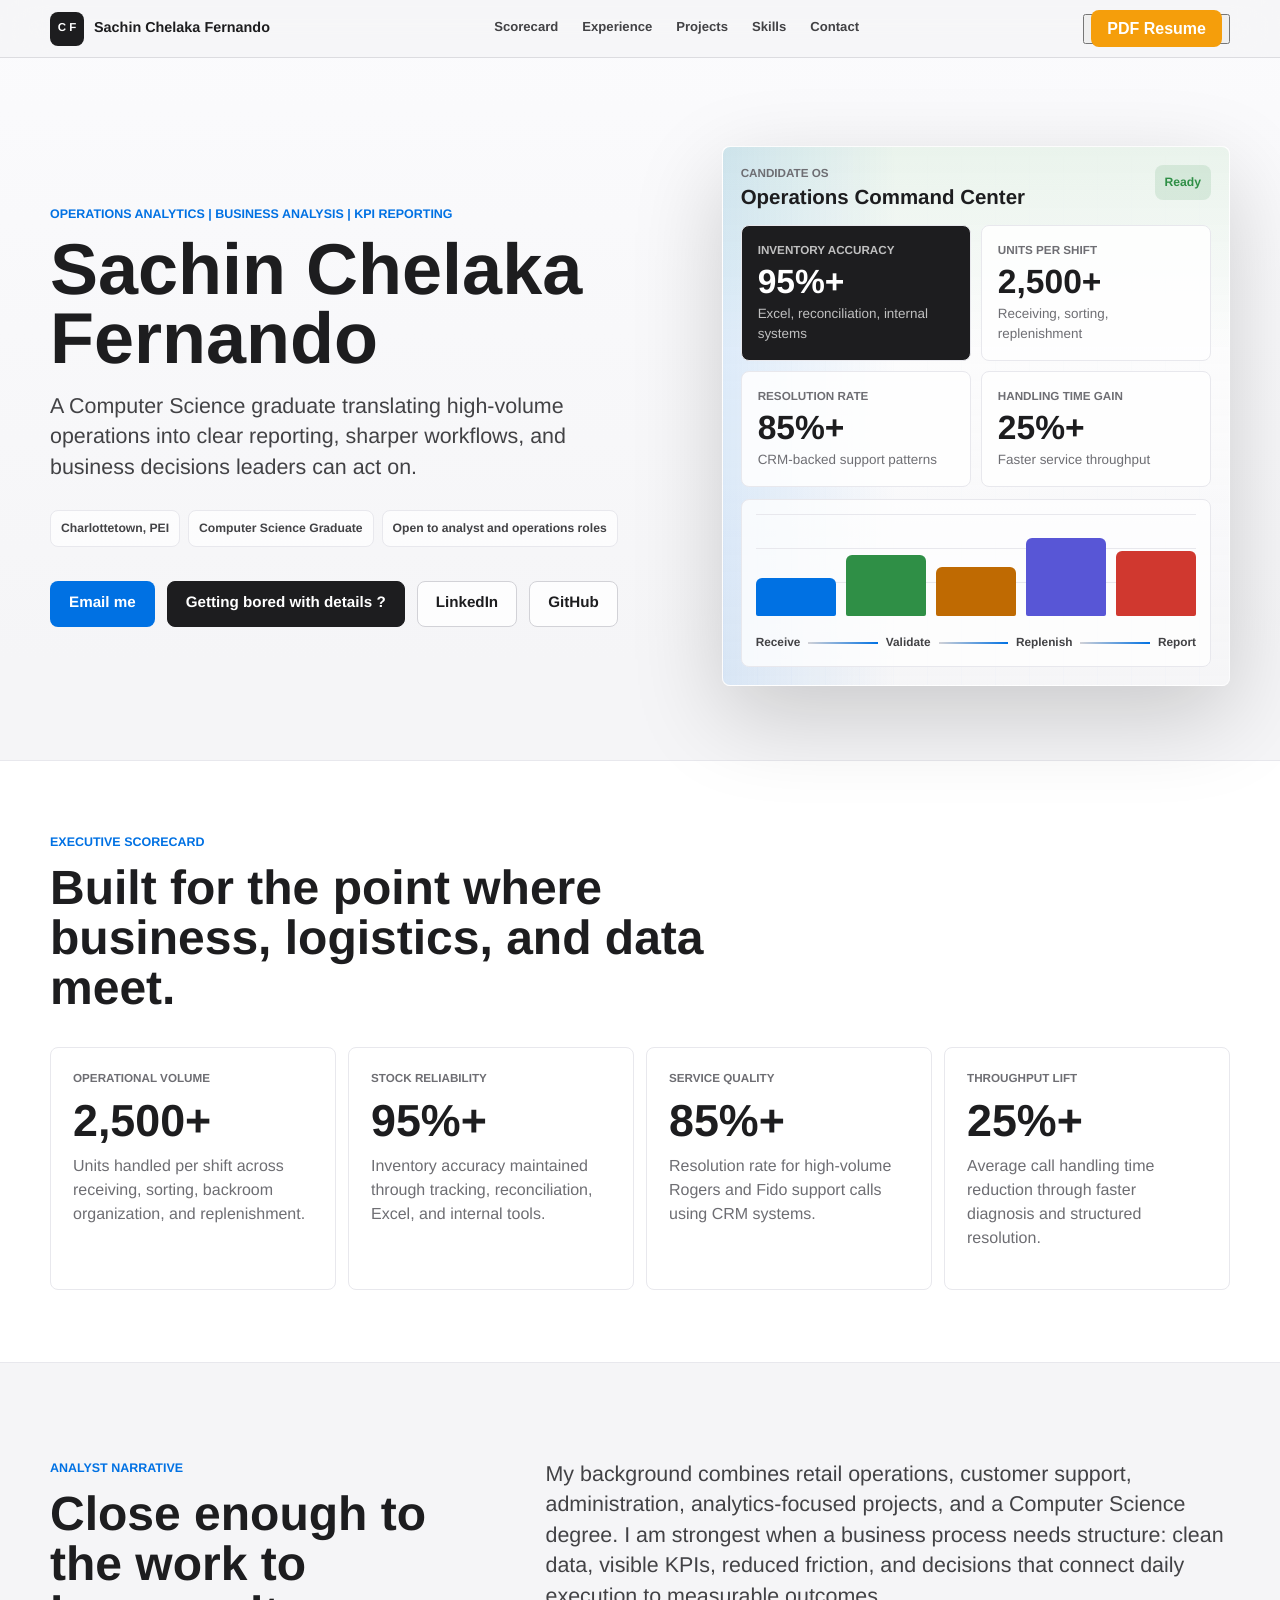
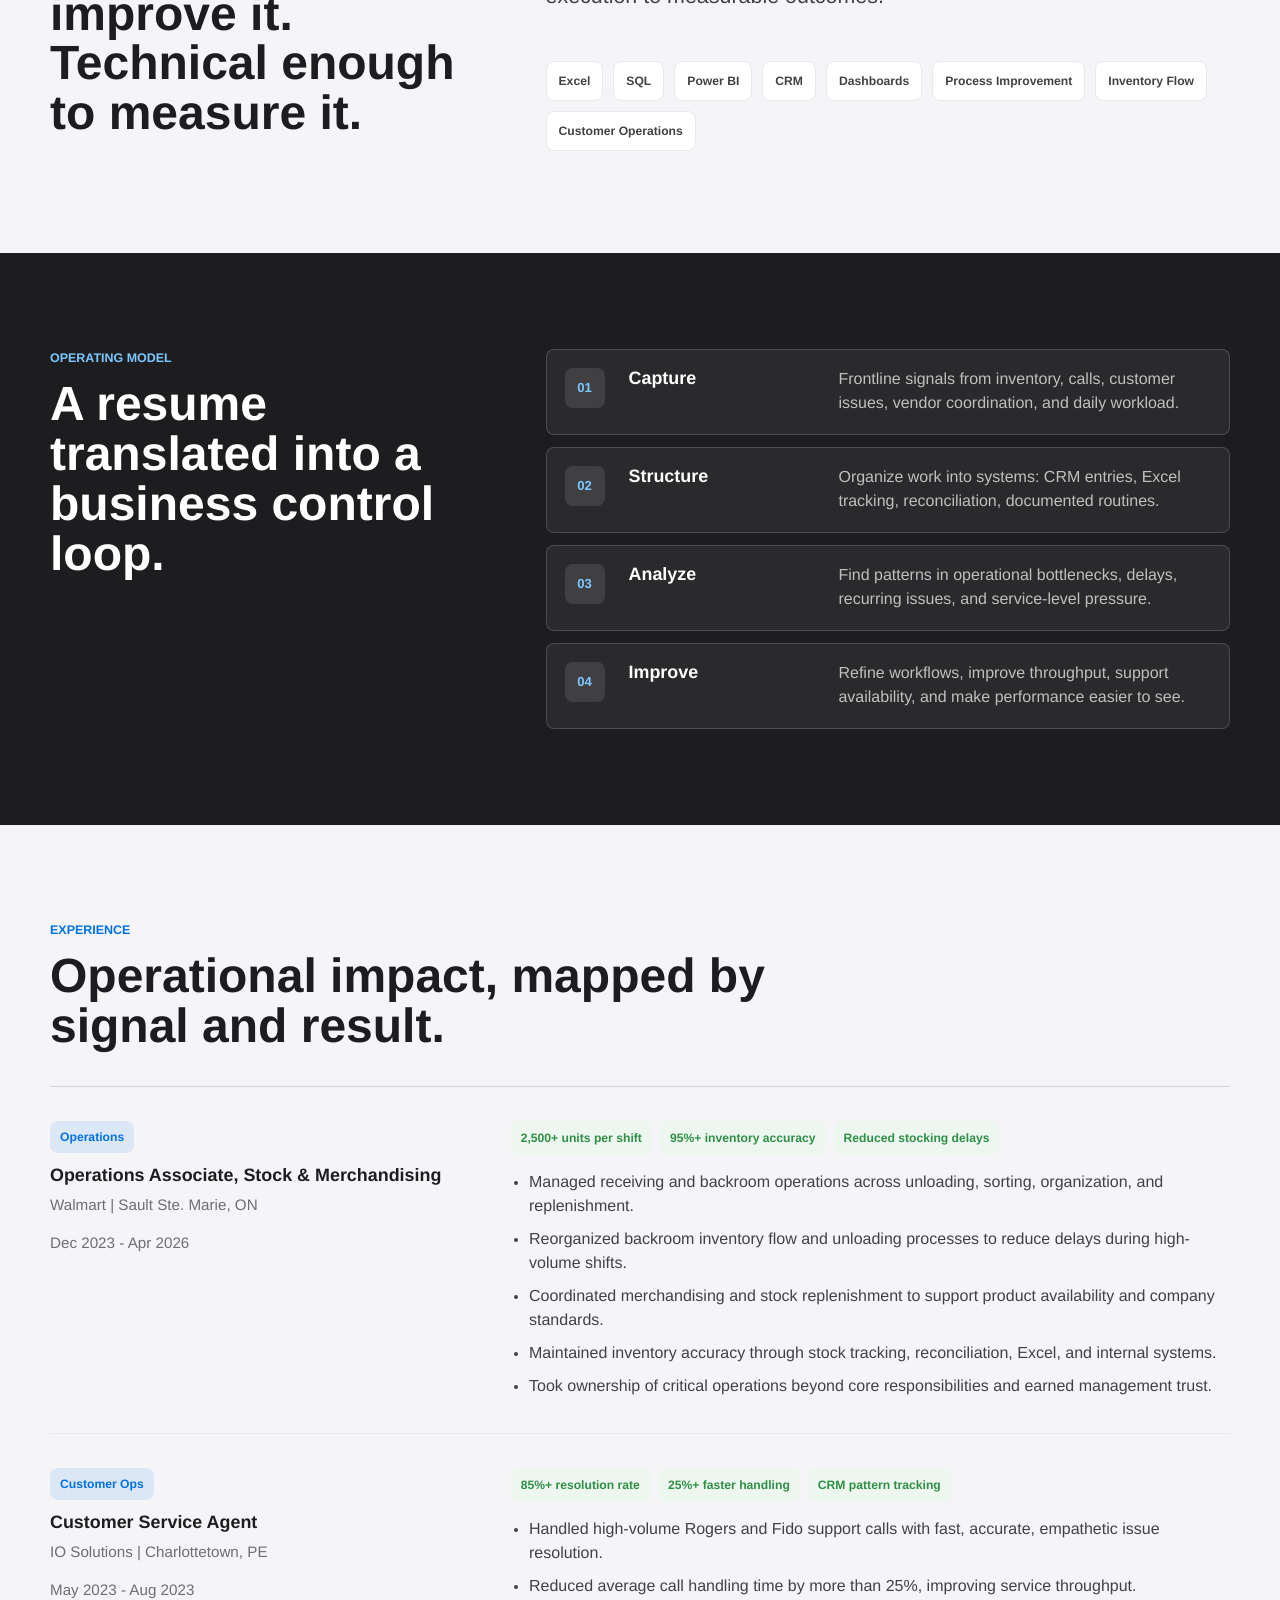
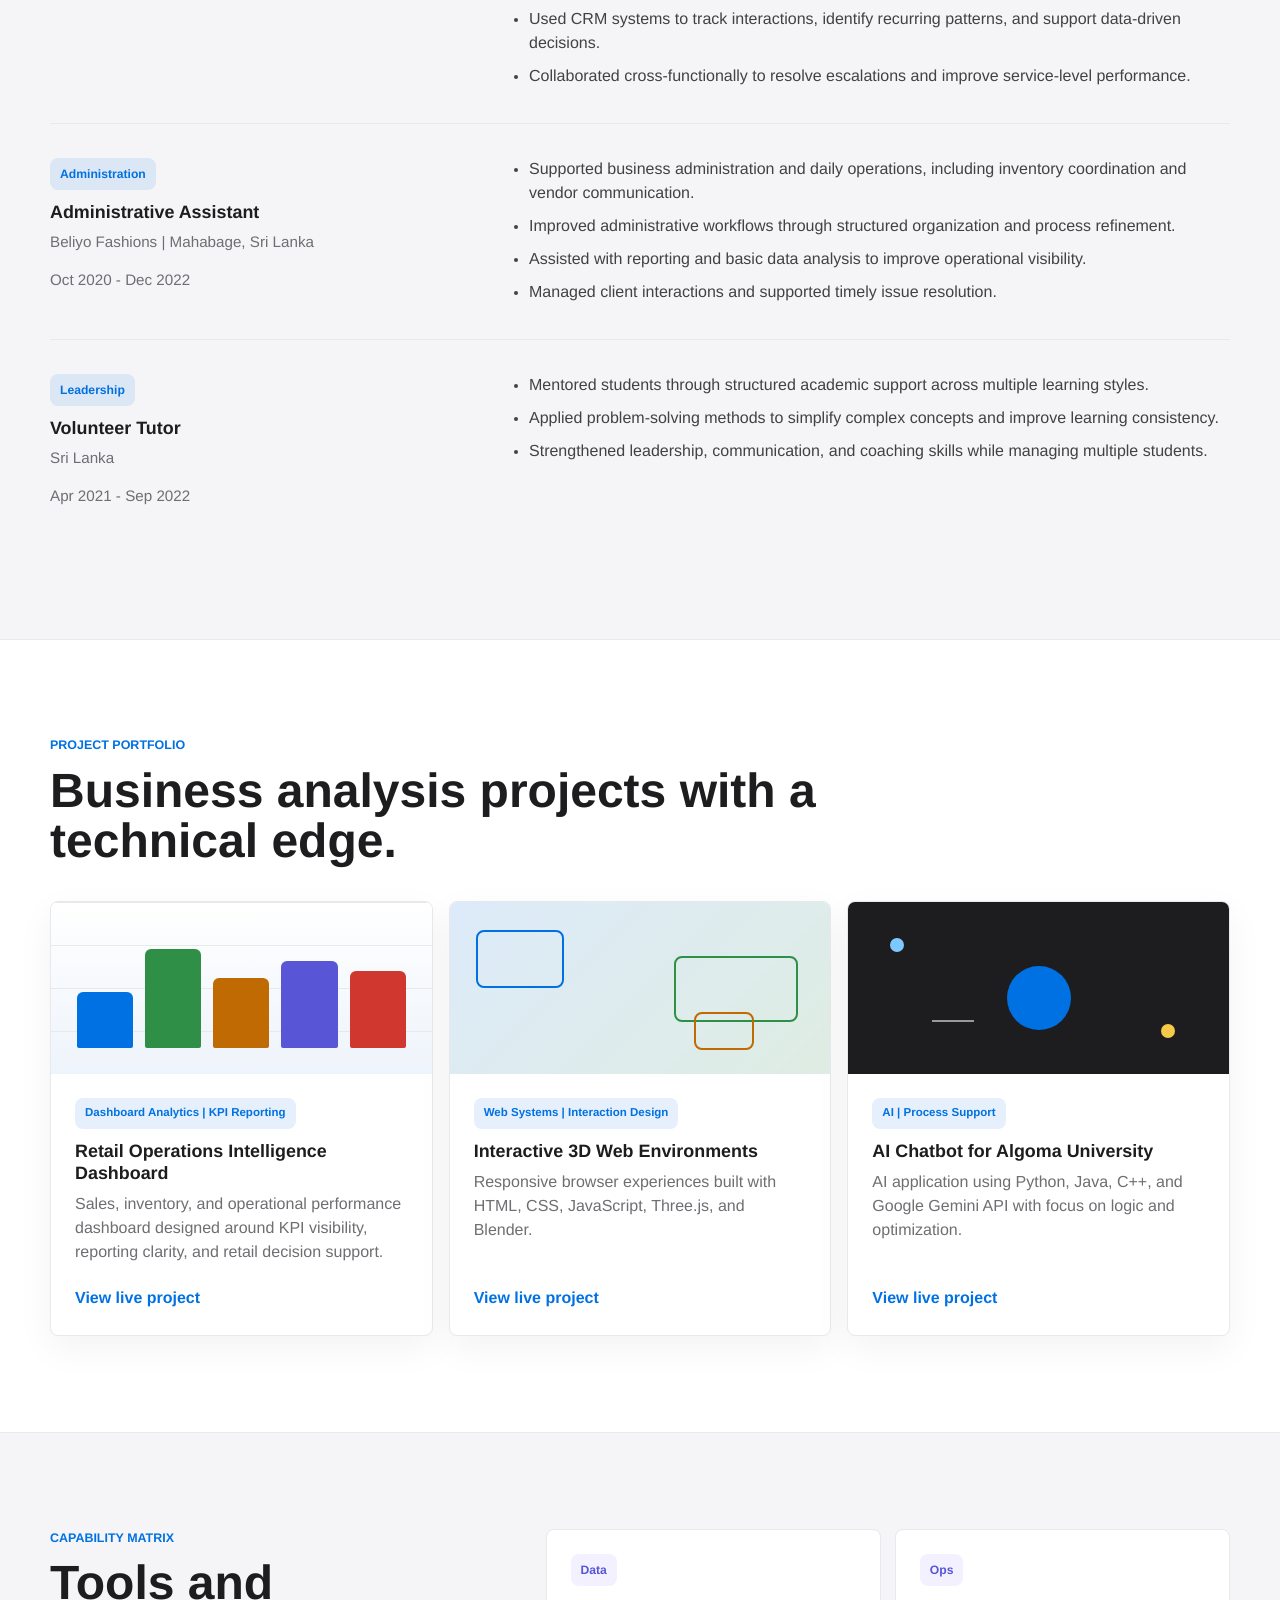
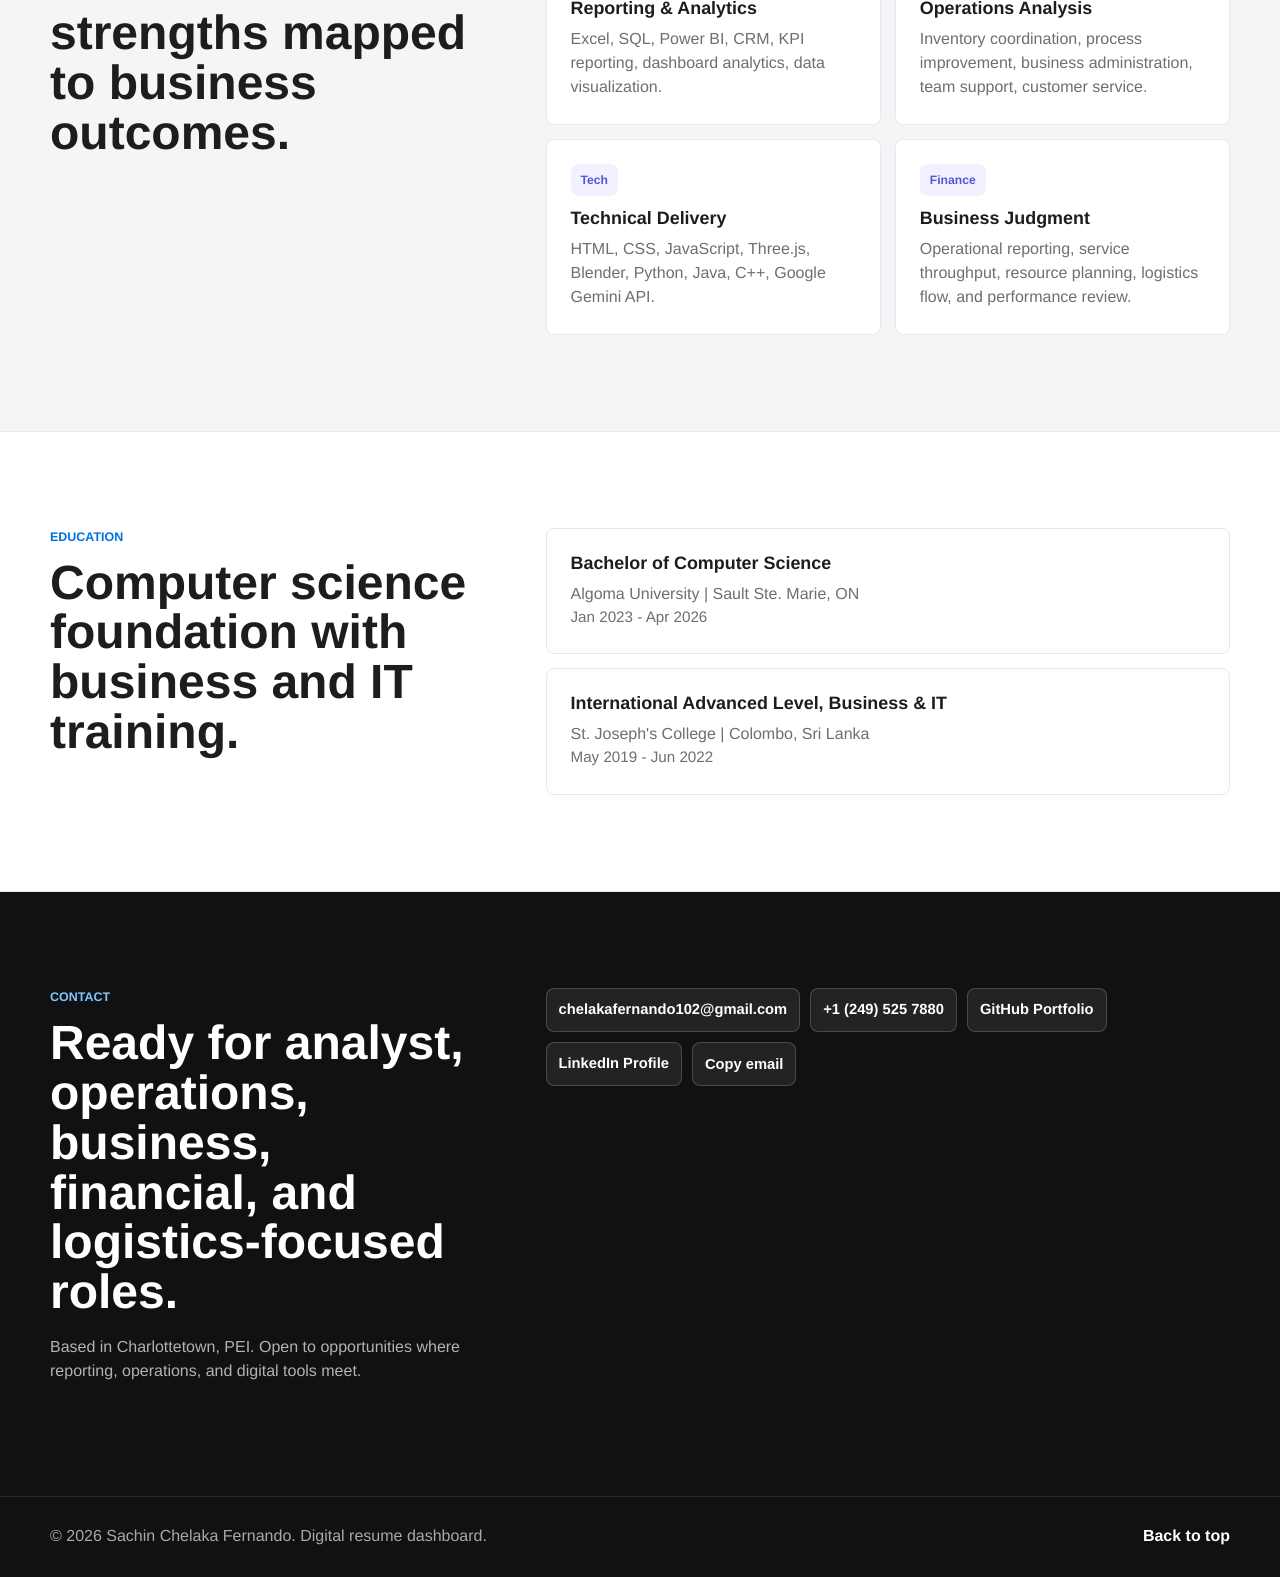
==== index.html @ e8e43f6c "Change brand mark from 'SCF' to 'C F'" ====
<!doctype html>
<html lang="en">
  <head>
    <meta charset="utf-8" />
    <meta name="viewport" content="width=device-width, initial-scale=1" />
    <meta
      name="description"
      content="Digital resume for Sachin Chelaka Fernando: business analysis, operations, KPI reporting, analytics dashboards, logistics flow, CRM, Excel, SQL, and Power BI."
    />
    <meta name="theme-color" content="#f5f5f7" />
    <title>Sachin Chelaka Fernando | Digital Resume Dashboard</title>
    <link rel="stylesheet" href="styles.css" />
    <script type="application/ld+json">
      {
        "@context": "https://schema.org",
        "@type": "Person",
        "name": "Sachin Chelaka Fernando",
        "email": "mailto:chelakafernando102@gmail.com",
        "telephone": "+1-249-525-7880",
        "url": "https://chelakafernando102.github.io",
        "sameAs": [
          "https://www.linkedin.com/in/chelaka-fernando",
          "https://github.com/chelakafernando102"
        ],
        "jobTitle": "Business Analyst | Operations Analyst",
        "address": {
          "@type": "PostalAddress",
          "addressLocality": "Charlottetown",
          "addressRegion": "PE",
          "addressCountry": "CA"
        },
        "alumniOf": {
          "@type": "CollegeOrUniversity",
          "name": "Algoma University"
        }
      }
    </script>
  </head>
  <body>
    <div class="scroll-meter" aria-hidden="true"><span id="scrollMeter"></span></div>

    <header class="global-nav">
      <a class="brand" href="#top" aria-label="Sachin Chelaka Fernando home">
        <span class="brand-mark">C F</span>
        <span>Sachin Chelaka Fernando</span>
      </a>

      <nav class="nav-links" aria-label="Resume sections">
        <a href="#scorecard">Scorecard</a>
        <a href="#experience">Experience</a>
        <a href="#projects">Projects</a>
        <a href="#skills">Skills</a>
        <a href="#contact">Contact</a>
      </nav>

      <button>
<a
  id="resumeBtn"
  href="https://chelakafernando102.github.io/Chelaka%20Fernando%20Resume.pdf"
  target="_blank"
  style="
    background:#2563eb;
    color:white;
    padding:10px 16px;
    border-radius:8px;
    text-decoration:none;
    font-weight:600;
  "
>
  PDF Resume
</a>

<script>
const colors = ['#2563eb','#16a34a','#f59e0b','#9333ea','#dc2626'];
let i = 0;
setInterval(() => {
  document.getElementById('resumeBtn').style.background = colors[i];
  i = (i + 1) % colors.length;
}, 800);
</script>
    </button>

    </header>

    <main id="top">
      <section class="hero-shell" aria-labelledby="hero-title">
        <div class="hero-copy">
          <p class="eyebrow">Operations analytics | Business analysis | KPI reporting</p>
          <h1 id="hero-title">Sachin Chelaka Fernando</h1>
          <p class="hero-lede">
            A Computer Science graduate translating high-volume operations into clear
            reporting, sharper workflows, and business decisions leaders can act on.
          </p>

          <div class="availability-strip" aria-label="Candidate snapshot">
            <span>Charlottetown, PEI</span>
            <span>Computer Science Graduate</span>
            <span>Open to analyst and operations roles</span>
          </div>

          <div class="hero-actions" aria-label="Primary resume links">
            <a class="button button-primary" href="mailto:chelakafernando102@gmail.com">Email me</a>
            <a class="button button-game" href="https://chelakafernando102.github.io/star-sprinter/" target="_blank" rel="noreferrer">Getting bored with details ?</a>
            <a class="button button-secondary" href="https://www.linkedin.com/in/chelaka-fernando" target="_blank" rel="noreferrer">LinkedIn</a>
            <a class="button button-secondary" href="https://github.com/chelakafernando102" target="_blank" rel="noreferrer">GitHub</a>
          </div>
        </div>

        <aside class="command-center" aria-label="Resume KPI command center">
          <div class="device-bar">
            <div>
              <span class="panel-kicker">Candidate OS</span>
              <strong>Operations Command Center</strong>
            </div>
            <span class="live-dot">Ready</span>
          </div>

          <div class="signal-grid">
            <div class="signal-card signal-primary">
              <span class="metric-label">Inventory Accuracy</span>
              <strong>95%+</strong>
              <p>Excel, reconciliation, internal systems</p>
            </div>
            <div class="signal-card">
              <span class="metric-label">Units per Shift</span>
              <strong>2,500+</strong>
              <p>Receiving, sorting, replenishment</p>
            </div>
            <div class="signal-card">
              <span class="metric-label">Resolution Rate</span>
              <strong>85%+</strong>
              <p>CRM-backed support patterns</p>
            </div>
            <div class="signal-card">
              <span class="metric-label">Handling Time Gain</span>
              <strong>25%+</strong>
              <p>Faster service throughput</p>
            </div>
          </div>

          <div class="ops-visual" aria-hidden="true">
            <div class="chart-row">
              <span style="--height: 42%; --color: var(--accent-blue)"></span>
              <span style="--height: 68%; --color: var(--accent-green)"></span>
              <span style="--height: 54%; --color: var(--accent-orange)"></span>
              <span style="--height: 86%; --color: var(--accent-indigo)"></span>
              <span style="--height: 72%; --color: var(--accent-red)"></span>
            </div>
            <div class="flow-row">
              <span>Receive</span>
              <i></i>
              <span>Validate</span>
              <i></i>
              <span>Replenish</span>
              <i></i>
              <span>Report</span>
            </div>
          </div>
        </aside>
      </section>

      <section class="section-band compact-band" id="scorecard" aria-labelledby="scorecard-title">
        <div class="section-inner">
          <div class="section-heading">
            <p class="eyebrow">Executive Scorecard</p>
            <h2 id="scorecard-title">Built for the point where business, logistics, and data meet.</h2>
          </div>

          <div class="kpi-board">
            <article>
              <span class="metric-label">Operational Volume</span>
              <strong>2,500+</strong>
              <p>Units handled per shift across receiving, sorting, backroom organization, and replenishment.</p>
            </article>
            <article>
              <span class="metric-label">Stock Reliability</span>
              <strong>95%+</strong>
              <p>Inventory accuracy maintained through tracking, reconciliation, Excel, and internal tools.</p>
            </article>
            <article>
              <span class="metric-label">Service Quality</span>
              <strong>85%+</strong>
              <p>Resolution rate for high-volume Rogers and Fido support calls using CRM systems.</p>
            </article>
            <article>
              <span class="metric-label">Throughput Lift</span>
              <strong>25%+</strong>
              <p>Average call handling time reduction through faster diagnosis and structured resolution.</p>
            </article>
          </div>
        </div>
      </section>

      <section class="section" aria-labelledby="profile-title">
        <div class="section-inner profile-grid">
          <div class="section-heading sticky-copy">
            <p class="eyebrow">Analyst Narrative</p>
            <h2 id="profile-title">Close enough to the work to improve it. Technical enough to measure it.</h2>
          </div>

          <div class="narrative-stack">
            <p class="lead">
              My background combines retail operations, customer support, administration,
              analytics-focused projects, and a Computer Science degree. I am strongest
              when a business process needs structure: clean data, visible KPIs, reduced
              friction, and decisions that connect daily execution to measurable outcomes.
            </p>

            <div class="capability-rail" aria-label="Core analyst capabilities">
              <span>Excel</span>
              <span>SQL</span>
              <span>Power BI</span>
              <span>CRM</span>
              <span>Dashboards</span>
              <span>Process Improvement</span>
              <span>Inventory Flow</span>
              <span>Customer Operations</span>
            </div>
          </div>
        </div>
      </section>

      <section class="section dark-section" aria-labelledby="operating-model-title">
        <div class="section-inner operating-grid">
          <div class="section-heading">
            <p class="eyebrow">Operating Model</p>
            <h2 id="operating-model-title">A resume translated into a business control loop.</h2>
          </div>

          <div class="control-loop" aria-label="Business control loop">
            <article>
              <span>01</span>
              <h3>Capture</h3>
              <p>Frontline signals from inventory, calls, customer issues, vendor coordination, and daily workload.</p>
            </article>
            <article>
              <span>02</span>
              <h3>Structure</h3>
              <p>Organize work into systems: CRM entries, Excel tracking, reconciliation, documented routines.</p>
            </article>
            <article>
              <span>03</span>
              <h3>Analyze</h3>
              <p>Find patterns in operational bottlenecks, delays, recurring issues, and service-level pressure.</p>
            </article>
            <article>
              <span>04</span>
              <h3>Improve</h3>
              <p>Refine workflows, improve throughput, support availability, and make performance easier to see.</p>
            </article>
          </div>
        </div>
      </section>

      <section class="section" id="experience" aria-labelledby="experience-title">
        <div class="section-inner">
          <div class="section-heading">
            <p class="eyebrow">Experience</p>
            <h2 id="experience-title">Operational impact, mapped by signal and result.</h2>
          </div>

          <div class="timeline">
            <article class="timeline-item">
              <div class="timeline-meta">
                <span class="role-type">Operations</span>
                <h3>Operations Associate, Stock &amp; Merchandising</h3>
                <p>Walmart | Sault Ste. Marie, ON</p>
                <time datetime="2023-12">Dec 2023 - Apr 2026</time>
              </div>
              <div class="timeline-body">
                <div class="mini-metrics" aria-label="Walmart KPI highlights">
                  <span>2,500+ units per shift</span>
                  <span>95%+ inventory accuracy</span>
                  <span>Reduced stocking delays</span>
                </div>
                <ul>
                  <li>Managed receiving and backroom operations across unloading, sorting, organization, and replenishment.</li>
                  <li>Reorganized backroom inventory flow and unloading processes to reduce delays during high-volume shifts.</li>
                  <li>Coordinated merchandising and stock replenishment to support product availability and company standards.</li>
                  <li>Maintained inventory accuracy through stock tracking, reconciliation, Excel, and internal systems.</li>
                  <li>Took ownership of critical operations beyond core responsibilities and earned management trust.</li>
                </ul>
              </div>
            </article>

            <article class="timeline-item">
              <div class="timeline-meta">
                <span class="role-type">Customer Ops</span>
                <h3>Customer Service Agent</h3>
                <p>IO Solutions | Charlottetown, PE</p>
                <time datetime="2023-05">May 2023 - Aug 2023</time>
              </div>
              <div class="timeline-body">
                <div class="mini-metrics" aria-label="IO Solutions KPI highlights">
                  <span>85%+ resolution rate</span>
                  <span>25%+ faster handling</span>
                  <span>CRM pattern tracking</span>
                </div>
                <ul>
                  <li>Handled high-volume Rogers and Fido support calls with fast, accurate, empathetic issue resolution.</li>
                  <li>Reduced average call handling time by more than 25%, improving service throughput.</li>
                  <li>Used CRM systems to track interactions, identify recurring patterns, and support data-driven decisions.</li>
                  <li>Collaborated cross-functionally to resolve escalations and improve service-level performance.</li>
                </ul>
              </div>
            </article>

            <article class="timeline-item">
              <div class="timeline-meta">
                <span class="role-type">Administration</span>
                <h3>Administrative Assistant</h3>
                <p>Beliyo Fashions | Mahabage, Sri Lanka</p>
                <time datetime="2020-10">Oct 2020 - Dec 2022</time>
              </div>
              <div class="timeline-body">
                <ul>
                  <li>Supported business administration and daily operations, including inventory coordination and vendor communication.</li>
                  <li>Improved administrative workflows through structured organization and process refinement.</li>
                  <li>Assisted with reporting and basic data analysis to improve operational visibility.</li>
                  <li>Managed client interactions and supported timely issue resolution.</li>
                </ul>
              </div>
            </article>

            <article class="timeline-item">
              <div class="timeline-meta">
                <span class="role-type">Leadership</span>
                <h3>Volunteer Tutor</h3>
                <p>Sri Lanka</p>
                <time datetime="2021-04">Apr 2021 - Sep 2022</time>
              </div>
              <div class="timeline-body">
                <ul>
                  <li>Mentored students through structured academic support across multiple learning styles.</li>
                  <li>Applied problem-solving methods to simplify complex concepts and improve learning consistency.</li>
                  <li>Strengthened leadership, communication, and coaching skills while managing multiple students.</li>
                </ul>
              </div>
            </article>
          </div>
        </div>
      </section>

      <section class="section surface-section" id="projects" aria-labelledby="projects-title">
        <div class="section-inner">
          <div class="section-heading wide-heading">
            <p class="eyebrow">Project Portfolio</p>
            <h2 id="projects-title">Business analysis projects with a technical edge.</h2>
          </div>

          <div class="project-grid">
            <article class="project-card featured-project">
              <div class="project-visual analytics-visual" aria-hidden="true">
                <span></span><span></span><span></span><span></span><span></span>
              </div>
              <div class="project-content">
                <span class="project-tag">Dashboard Analytics | KPI Reporting</span>
                <h3>Retail Operations Intelligence Dashboard</h3>
                <p>
                  Sales, inventory, and operational performance dashboard designed around KPI
                  visibility, reporting clarity, and retail decision support.
                </p>
                <a href="https://chelakafernando102.github.io/retail-operations-intelligence-dashboard/" target="_blank" rel="noreferrer">View live project</a>
              </div>
            </article>

            <article class="project-card">
              <div class="project-visual systems-visual" aria-hidden="true">
                <span></span><span></span><span></span>
              </div>
              <div class="project-content">
                <span class="project-tag">Web Systems | Interaction Design</span>
                <h3>Interactive 3D Web Environments</h3>
                <p>Responsive browser experiences built with HTML, CSS, JavaScript, Three.js, and Blender.</p>
                <a href="https://codepen.io/Chelaka-Fernando/pen/qEEjLzG" target="_blank" rel="noreferrer">View live project</a>
              </div>
            </article>

            <article class="project-card">
              <div class="project-visual ai-visual" aria-hidden="true">
                <span></span><span></span><span></span><span></span>
              </div>
              <div class="project-content">
                <span class="project-tag">AI | Process Support</span>
                <h3>AI Chatbot for Algoma University</h3>
                <p>AI application using Python, Java, C++, and Google Gemini API with focus on logic and optimization.</p>
                <a href="https://ai-chatbot-for-algoma-university.onrender.com" target="_blank" rel="noreferrer">View live project</a>
              </div>
            </article>
          </div>
        </div>
      </section>

      <section class="section" id="skills" aria-labelledby="skills-title">
        <div class="section-inner split-layout">
          <div class="section-heading sticky-copy">
            <p class="eyebrow">Capability Matrix</p>
            <h2 id="skills-title">Tools and strengths mapped to business outcomes.</h2>
          </div>

          <div class="skill-matrix">
            <article>
              <span class="skill-index">Data</span>
              <h3>Reporting &amp; Analytics</h3>
              <p>Excel, SQL, Power BI, CRM, KPI reporting, dashboard analytics, data visualization.</p>
            </article>
            <article>
              <span class="skill-index">Ops</span>
              <h3>Operations Analysis</h3>
              <p>Inventory coordination, process improvement, business administration, team support, customer service.</p>
            </article>
            <article>
              <span class="skill-index">Tech</span>
              <h3>Technical Delivery</h3>
              <p>HTML, CSS, JavaScript, Three.js, Blender, Python, Java, C++, Google Gemini API.</p>
            </article>
            <article>
              <span class="skill-index">Finance</span>
              <h3>Business Judgment</h3>
              <p>Operational reporting, service throughput, resource planning, logistics flow, and performance review.</p>
            </article>
          </div>
        </div>
      </section>

      <section class="section education-section" aria-labelledby="education-title">
        <div class="section-inner split-layout">
          <div class="section-heading">
            <p class="eyebrow">Education</p>
            <h2 id="education-title">Computer science foundation with business and IT training.</h2>
          </div>

          <div class="education-list">
            <article>
              <h3>Bachelor of Computer Science</h3>
              <p>Algoma University | Sault Ste. Marie, ON</p>
              <time datetime="2023-01">Jan 2023 - Apr 2026</time>
            </article>
            <article>
              <h3>International Advanced Level, Business &amp; IT</h3>
              <p>St. Joseph's College | Colombo, Sri Lanka</p>
              <time datetime="2019-05">May 2019 - Jun 2022</time>
            </article>
          </div>
        </div>
      </section>

      <section class="contact-section" id="contact" aria-labelledby="contact-title">
        <div class="section-inner contact-grid">
          <div>
            <p class="eyebrow">Contact</p>
            <h2 id="contact-title">Ready for analyst, operations, business, financial, and logistics-focused roles.</h2>
            <p>
              Based in Charlottetown, PEI. Open to opportunities where reporting,
              operations, and digital tools meet.
            </p>
          </div>

          <div class="contact-panel">
            <a href="mailto:chelakafernando102@gmail.com">chelakafernando102@gmail.com</a>
            <a href="tel:+12495257880">+1 (249) 525 7880</a>
            <a href="https://github.com/chelakafernando102" target="_blank" rel="noreferrer">GitHub Portfolio</a>
            <a href="https://www.linkedin.com/in/chelaka-fernando" target="_blank" rel="noreferrer">LinkedIn Profile</a>
            <button type="button" id="copyEmail">Copy email</button>
            <p class="copy-status" id="copyStatus" role="status" aria-live="polite"></p>
          </div>
        </div>
      </section>
    </main>

    <footer class="site-footer">
      <p>&copy; <span id="year"></span> Sachin Chelaka Fernando. Digital resume dashboard.</p>
      <a href="#top">Back to top</a>
    </footer>

    <script src="script.js"></script>
  </body>
</html>
---- styles.css ----
:root {
  color-scheme: light;
  --page: #f5f5f7;
  --paper: #ffffff;
  --paper-soft: #fbfbfd;
  --ink: #1d1d1f;
  --ink-soft: #424245;
  --muted: #6e6e73;
  --line: #d2d2d7;
  --line-soft: #e8e8ed;
  --accent-blue: #0071e3;
  --accent-green: #2f8f46;
  --accent-orange: #bf6a02;
  --accent-indigo: #5856d6;
  --accent-red: #d0382f;
  --shadow-soft: 0 18px 55px rgba(0, 0, 0, 0.08);
  --shadow-strong: 0 30px 90px rgba(0, 0, 0, 0.18);
  --radius: 8px;
  font-family: -apple-system, BlinkMacSystemFont, "SF Pro Display", "SF Pro Text", "Segoe UI", sans-serif;
}

* {
  box-sizing: border-box;
}

html {
  scroll-behavior: smooth;
}

body {
  margin: 0;
  background:
    linear-gradient(180deg, #fbfbfd 0, var(--page) 660px),
    var(--page);
  color: var(--ink);
  line-height: 1.5;
  text-rendering: geometricPrecision;
}

body::selection {
  background: rgba(0, 113, 227, 0.18);
}

a {
  color: inherit;
  text-decoration: none;
}

button,
a {
  -webkit-tap-highlight-color: transparent;
}

button {
  font: inherit;
}

.scroll-meter {
  position: fixed;
  inset: 0 0 auto;
  z-index: 100;
  height: 3px;
  background: transparent;
}

.scroll-meter span {
  display: block;
  width: 0;
  height: 100%;
  background: linear-gradient(90deg, var(--accent-blue), var(--accent-green), var(--accent-orange));
}

.global-nav {
  position: sticky;
  top: 0;
  z-index: 50;
  display: grid;
  grid-template-columns: minmax(190px, auto) minmax(0, 1fr) auto;
  align-items: center;
  gap: 24px;
  min-height: 58px;
  padding: 10px max(22px, calc((100vw - 1180px) / 2));
  background: rgba(245, 245, 247, 0.78);
  border-bottom: 1px solid rgba(210, 210, 215, 0.72);
  backdrop-filter: saturate(180%) blur(20px);
}

.brand,
.nav-links,
.hero-actions,
.availability-strip,
.mini-metrics,
.capability-rail,
.contact-panel {
  display: flex;
  align-items: center;
}

.brand {
  gap: 10px;
  color: var(--ink);
  font-size: 0.9rem;
  font-weight: 700;
  white-space: nowrap;
}

.brand-mark {
  display: grid;
  width: 34px;
  height: 34px;
  place-items: center;
  border-radius: var(--radius);
  background: var(--ink);
  color: #fff;
  font-size: 0.72rem;
  font-weight: 800;
  letter-spacing: 0;
}

.nav-links {
  justify-content: center;
  gap: 24px;
  color: var(--ink-soft);
  font-size: 0.82rem;
  font-weight: 600;
}

.nav-links a {
  border-bottom: 2px solid transparent;
  line-height: 2;
}

.nav-links a:hover,
.nav-links a.active,
.site-footer a:hover {
  color: var(--accent-blue);
  border-color: currentColor;
}

.nav-action {
  display: grid;
  width: 44px;
  height: 34px;
  place-items: center;
  border: 1px solid var(--line);
  border-radius: var(--radius);
  background: rgba(255, 255, 255, 0.72);
  color: var(--ink);
  cursor: pointer;
  font-size: 0.76rem;
  font-weight: 800;
}

.nav-action:hover,
.button:hover,
.contact-panel button:hover {
  transform: translateY(-1px);
  box-shadow: var(--shadow-soft);
}

main {
  overflow: hidden;
}

.hero-shell {
  display: grid;
  grid-template-columns: minmax(0, 0.95fr) minmax(360px, 0.8fr);
  gap: 68px;
  align-items: center;
  width: min(1180px, calc(100% - 44px));
  min-height: 78svh;
  margin: 0 auto;
  padding: 42px 0 28px;
}

.eyebrow {
  margin: 0 0 12px;
  color: var(--accent-blue);
  font-size: 0.78rem;
  font-weight: 800;
  letter-spacing: 0;
  text-transform: uppercase;
}

h1,
h2,
h3,
p {
  margin-top: 0;
}

h1 {
  max-width: 780px;
  margin-bottom: 18px;
  color: var(--ink);
  font-size: 4.5rem;
  font-weight: 800;
  letter-spacing: 0;
  line-height: 0.95;
}

h2 {
  margin-bottom: 18px;
  color: var(--ink);
  font-size: 3rem;
  font-weight: 800;
  letter-spacing: 0;
  line-height: 1.04;
}

h3 {
  margin-bottom: 8px;
  color: var(--ink);
  font-size: 1.12rem;
  font-weight: 750;
  letter-spacing: 0;
  line-height: 1.22;
}

p {
  color: var(--muted);
}

.hero-lede,
.lead {
  max-width: 740px;
  color: var(--ink-soft);
  font-size: 1.34rem;
  line-height: 1.42;
}

.availability-strip {
  flex-wrap: wrap;
  gap: 8px;
  margin-top: 28px;
}

.availability-strip span,
.capability-rail span,
.mini-metrics span,
.role-type,
.skill-index,
.project-tag,
.live-dot {
  border-radius: var(--radius);
  font-size: 0.76rem;
  font-weight: 800;
  letter-spacing: 0;
}

.availability-strip span {
  padding: 8px 10px;
  background: rgba(255, 255, 255, 0.72);
  border: 1px solid var(--line-soft);
  color: var(--ink-soft);
}

.hero-actions {
  flex-wrap: wrap;
  gap: 12px;
  margin-top: 34px;
}

.button {
  display: inline-flex;
  min-height: 46px;
  align-items: center;
  justify-content: center;
  padding: 0 18px;
  border: 1px solid transparent;
  border-radius: var(--radius);
  cursor: pointer;
  font-size: 0.95rem;
  font-weight: 750;
  transition: transform 180ms ease, box-shadow 180ms ease, background 180ms ease;
}

.button-primary {
  background: var(--accent-blue);
  color: #fff;
}

.button-secondary {
  background: rgba(255, 255, 255, 0.82);
  border-color: var(--line);
  color: var(--ink);
}

.button-game {
  background: #1d1d1f;
  border-color: #1d1d1f;
  color: #fff;
}

.button-game:hover {
  background: #2f8f46;
  border-color: #2f8f46;
}

.command-center {
  position: relative;
  padding: 18px;
  overflow: hidden;
  border: 1px solid rgba(255, 255, 255, 0.62);
  border-radius: var(--radius);
  background:
    linear-gradient(180deg, rgba(255, 255, 255, 0.98), rgba(245, 245, 247, 0.86)),
    repeating-linear-gradient(90deg, rgba(0, 113, 227, 0.09) 0 1px, transparent 1px 34px);
  box-shadow: var(--shadow-strong);
}

.command-center::before {
  content: "";
  position: absolute;
  inset: 0;
  pointer-events: none;
  background:
    linear-gradient(90deg, rgba(0, 113, 227, 0.12), transparent 34%),
    linear-gradient(180deg, rgba(47, 143, 70, 0.1), transparent 38%);
}

.device-bar,
.signal-grid,
.ops-visual {
  position: relative;
  z-index: 1;
}

.device-bar {
  display: flex;
  align-items: flex-start;
  justify-content: space-between;
  gap: 18px;
  margin-bottom: 16px;
}

.panel-kicker,
.metric-label {
  display: block;
  color: var(--muted);
  font-size: 0.73rem;
  font-weight: 800;
  letter-spacing: 0;
  text-transform: uppercase;
}

.device-bar strong {
  display: block;
  margin-top: 4px;
  font-size: 1.28rem;
  line-height: 1.1;
}

.live-dot {
  padding: 8px 10px;
  background: rgba(47, 143, 70, 0.12);
  color: var(--accent-green);
  white-space: nowrap;
}

.signal-grid {
  display: grid;
  grid-template-columns: 1fr 1fr;
  gap: 10px;
}

.signal-card {
  min-height: 110px;
  padding: 16px;
  border: 1px solid var(--line-soft);
  border-radius: var(--radius);
  background: rgba(255, 255, 255, 0.86);
}

.signal-card strong {
  display: block;
  margin: 7px 0 5px;
  color: var(--ink);
  font-size: 2.1rem;
  font-weight: 850;
  line-height: 0.95;
}

.signal-card p {
  margin: 0;
  font-size: 0.84rem;
}

.signal-primary {
  background: #1d1d1f;
}

.signal-primary .metric-label,
.signal-primary p {
  color: rgba(255, 255, 255, 0.72);
}

.signal-primary strong {
  color: #fff;
}

.ops-visual {
  margin-top: 12px;
  padding: 14px;
  border: 1px solid var(--line-soft);
  border-radius: var(--radius);
  background: rgba(255, 255, 255, 0.78);
}

.chart-row {
  display: grid;
  grid-template-columns: repeat(5, 1fr);
  align-items: end;
  gap: 10px;
  height: 102px;
  padding: 12px 0 0;
  background:
    linear-gradient(var(--line-soft) 1px, transparent 1px) 0 0 / 100% 33.333%;
}

.chart-row span {
  display: block;
  height: var(--height);
  min-height: 34px;
  border-radius: 6px 6px 2px 2px;
  background: var(--color);
}

.flow-row {
  display: grid;
  grid-template-columns: auto 1fr auto 1fr auto 1fr auto;
  align-items: center;
  gap: 8px;
  margin-top: 18px;
  color: var(--ink-soft);
  font-size: 0.74rem;
  font-weight: 800;
}

.flow-row i {
  display: block;
  height: 2px;
  min-width: 18px;
  background: linear-gradient(90deg, var(--line), var(--accent-blue));
}

.section,
.section-band,
.contact-section {
  scroll-margin-top: 88px;
}

.section {
  padding: 96px 0;
}

.section-band,
.surface-section,
.education-section {
  background: var(--paper);
  border-top: 1px solid var(--line-soft);
  border-bottom: 1px solid var(--line-soft);
}

.compact-band {
  padding: 72px 0;
}

.section-inner {
  width: min(1180px, calc(100% - 44px));
  margin: 0 auto;
}

.section-heading {
  max-width: 720px;
}

.wide-heading {
  max-width: 840px;
}

.kpi-board {
  display: grid;
  grid-template-columns: repeat(4, minmax(0, 1fr));
  gap: 12px;
  margin-top: 34px;
}

.kpi-board article,
.project-card,
.skill-matrix article,
.education-list article {
  border: 1px solid var(--line-soft);
  border-radius: var(--radius);
  background: var(--paper);
}

.kpi-board article {
  min-height: 236px;
  padding: 22px;
}

.kpi-board strong {
  display: block;
  margin: 12px 0 12px;
  color: var(--ink);
  font-size: 2.8rem;
  font-weight: 850;
  line-height: 0.96;
}

.profile-grid,
.split-layout,
.operating-grid,
.contact-grid {
  display: grid;
  grid-template-columns: minmax(260px, 0.38fr) minmax(0, 0.62fr);
  gap: 76px;
  align-items: start;
}

.sticky-copy {
  position: sticky;
  top: 96px;
}

.narrative-stack {
  display: grid;
  gap: 28px;
}

.capability-rail {
  flex-wrap: wrap;
  gap: 10px;
}

.capability-rail span {
  padding: 10px 12px;
  background: var(--paper);
  border: 1px solid var(--line-soft);
  color: var(--ink-soft);
}

.dark-section {
  background: #1d1d1f;
  color: #fff;
}

.dark-section .eyebrow {
  color: #7dc8ff;
}

.dark-section h2,
.dark-section h3 {
  color: #fff;
}

.dark-section p {
  color: rgba(255, 255, 255, 0.7);
}

.control-loop {
  display: grid;
  gap: 12px;
}

.control-loop article {
  display: grid;
  grid-template-columns: 46px minmax(120px, 0.34fr) minmax(0, 0.66fr);
  gap: 18px;
  align-items: start;
  padding: 18px;
  border: 1px solid rgba(255, 255, 255, 0.16);
  border-radius: var(--radius);
  background: rgba(255, 255, 255, 0.06);
}

.control-loop span {
  display: grid;
  width: 40px;
  height: 40px;
  place-items: center;
  border-radius: var(--radius);
  background: rgba(255, 255, 255, 0.1);
  color: #7dc8ff;
  font-size: 0.82rem;
  font-weight: 850;
}

.control-loop p,
.timeline-body p,
.project-content p,
.skill-matrix p,
.education-list p {
  margin-bottom: 0;
}

.timeline {
  display: grid;
  margin-top: 34px;
}

.timeline-item {
  display: grid;
  grid-template-columns: minmax(260px, 0.36fr) minmax(0, 0.64fr);
  gap: 56px;
  padding: 34px 0;
  border-top: 1px solid var(--line-soft);
}

.timeline-item:first-child {
  border-top-color: var(--line);
}

.timeline-meta p,
.timeline-meta time,
.education-list time {
  display: block;
  color: var(--muted);
  font-size: 0.95rem;
}

.role-type,
.skill-index,
.project-tag {
  display: inline-flex;
  width: fit-content;
  margin-bottom: 12px;
  padding: 7px 10px;
}

.role-type {
  background: rgba(0, 113, 227, 0.1);
  color: var(--accent-blue);
}

.timeline-body {
  color: var(--ink-soft);
}

.mini-metrics {
  flex-wrap: wrap;
  gap: 8px;
  margin-bottom: 16px;
}

.mini-metrics span {
  padding: 8px 10px;
  background: #eef7ef;
  color: var(--accent-green);
}

ul {
  margin: 0;
  padding-left: 1.15rem;
}

li + li {
  margin-top: 9px;
}

.surface-section {
  padding: 96px 0;
}

.project-grid {
  display: grid;
  grid-template-columns: repeat(3, minmax(0, 1fr));
  gap: 16px;
  margin-top: 34px;
}

.project-card {
  display: flex;
  min-height: 100%;
  overflow: hidden;
  flex-direction: column;
  box-shadow: 0 12px 36px rgba(0, 0, 0, 0.05);
}

.project-visual {
  position: relative;
  height: 172px;
  overflow: hidden;
  background: #f1f2f5;
}

.analytics-visual {
  display: grid;
  grid-template-columns: repeat(5, 1fr);
  align-items: end;
  gap: 12px;
  padding: 26px;
  background:
    linear-gradient(var(--line-soft) 1px, transparent 1px) 0 0 / 100% 25%,
    linear-gradient(180deg, #ffffff, #eef4fb);
}

.analytics-visual span {
  display: block;
  border-radius: 6px 6px 2px 2px;
}

.analytics-visual span:nth-child(1) {
  height: 46%;
  background: var(--accent-blue);
}

.analytics-visual span:nth-child(2) {
  height: 82%;
  background: var(--accent-green);
}

.analytics-visual span:nth-child(3) {
  height: 58%;
  background: var(--accent-orange);
}

.analytics-visual span:nth-child(4) {
  height: 72%;
  background: var(--accent-indigo);
}

.analytics-visual span:nth-child(5) {
  height: 64%;
  background: var(--accent-red);
}

.systems-visual {
  background:
    linear-gradient(135deg, rgba(0, 113, 227, 0.12), rgba(47, 143, 70, 0.14)),
    #fbfbfd;
}

.systems-visual span {
  position: absolute;
  border: 2px solid currentColor;
  border-radius: var(--radius);
  color: var(--accent-blue);
}

.systems-visual span:nth-child(1) {
  inset: 28px auto auto 26px;
  width: 88px;
  height: 58px;
}

.systems-visual span:nth-child(2) {
  inset: 54px 32px auto auto;
  width: 124px;
  height: 66px;
  color: var(--accent-green);
}

.systems-visual span:nth-child(3) {
  inset: auto 76px 24px auto;
  width: 60px;
  height: 38px;
  color: var(--accent-orange);
}

.ai-visual {
  background: #1d1d1f;
}

.ai-visual span {
  position: absolute;
  width: 14px;
  height: 14px;
  border-radius: 50%;
  background: #7dc8ff;
}

.ai-visual span:nth-child(1) {
  inset: 36px auto auto 42px;
}

.ai-visual span:nth-child(2) {
  inset: 64px auto auto 50%;
  width: 64px;
  height: 64px;
  transform: translateX(-50%);
  background: var(--accent-blue);
}

.ai-visual span:nth-child(3) {
  inset: auto 54px 36px auto;
  background: #f7c948;
}

.ai-visual span:nth-child(4) {
  inset: auto auto 52px 84px;
  width: 42px;
  height: 2px;
  border-radius: 0;
  background: rgba(255, 255, 255, 0.55);
}

.project-content {
  display: flex;
  flex: 1;
  flex-direction: column;
  padding: 24px;
}

.project-tag {
  background: rgba(0, 113, 227, 0.1);
  color: var(--accent-blue);
  font-size: 0.72rem;
}

.project-card a {
  margin-top: auto;
  padding-top: 22px;
  color: var(--accent-blue);
  font-weight: 760;
}

.project-card a:hover,
.contact-panel a:hover {
  color: var(--accent-green);
}

.skill-matrix {
  display: grid;
  grid-template-columns: repeat(2, minmax(0, 1fr));
  gap: 14px;
}

.skill-matrix article,
.education-list article {
  padding: 24px;
}

.skill-index {
  background: #f3f1ff;
  color: var(--accent-indigo);
}

.education-list {
  display: grid;
  gap: 14px;
}

.contact-section {
  padding: 96px 0;
  background: #111113;
}

.contact-section h2 {
  color: #fff;
}

.contact-section p {
  color: rgba(255, 255, 255, 0.68);
}

.contact-section .eyebrow {
  color: #7dc8ff;
}

.contact-panel {
  flex-wrap: wrap;
  gap: 10px;
  align-content: start;
  justify-content: flex-start;
}

.contact-panel a,
.contact-panel button {
  min-height: 42px;
  padding: 10px 12px;
  border: 1px solid rgba(255, 255, 255, 0.18);
  border-radius: var(--radius);
  background: rgba(255, 255, 255, 0.08);
  color: #fff;
  cursor: pointer;
  font-size: 0.92rem;
  font-weight: 720;
}

.copy-status {
  width: 100%;
  min-height: 1.4em;
  margin: 4px 0 0;
  color: #7df2a2;
  font-size: 0.88rem;
}

.site-footer {
  display: flex;
  justify-content: space-between;
  gap: 20px;
  padding: 28px max(22px, calc((100vw - 1180px) / 2));
  background: #111113;
  border-top: 1px solid rgba(255, 255, 255, 0.1);
  color: rgba(255, 255, 255, 0.64);
}

.site-footer p {
  margin: 0;
  color: inherit;
}

.site-footer a {
  color: #fff;
  font-weight: 720;
}

@media (max-width: 980px) {
  .global-nav {
    grid-template-columns: 1fr auto;
  }

  .nav-links {
    grid-column: 1 / -1;
    justify-content: flex-start;
    gap: 18px;
    overflow-x: auto;
    padding-bottom: 2px;
  }

  .hero-shell,
  .profile-grid,
  .split-layout,
  .operating-grid,
  .contact-grid,
  .timeline-item {
    grid-template-columns: 1fr;
    gap: 34px;
  }

  .hero-shell {
    min-height: auto;
    padding-top: 44px;
  }

  h1 {
    font-size: 3.6rem;
  }

  h2 {
    font-size: 2.35rem;
  }

  .sticky-copy {
    position: static;
  }

  .kpi-board,
  .project-grid {
    grid-template-columns: repeat(2, minmax(0, 1fr));
  }
}

@media (max-width: 680px) {
  .global-nav {
    padding-inline: 16px;
  }

  .brand {
    min-width: 0;
    white-space: normal;
  }

  .hero-shell,
  .section-inner {
    width: min(100% - 32px, 1180px);
  }

  h1 {
    font-size: 2.75rem;
  }

  h2 {
    font-size: 2rem;
  }

  .hero-lede,
  .lead {
    font-size: 1.1rem;
  }

  .hero-actions,
  .availability-strip,
  .contact-panel {
    align-items: stretch;
    flex-direction: column;
  }

  .button,
  .availability-strip span,
  .contact-panel a,
  .contact-panel button {
    width: 100%;
  }

  .command-center {
    padding: 12px;
  }

  .signal-grid,
  .kpi-board,
  .project-grid,
  .skill-matrix {
    grid-template-columns: 1fr;
  }

  .flow-row {
    grid-template-columns: 1fr;
  }

  .flow-row i {
    width: 2px;
    min-width: 0;
    height: 18px;
    margin-left: 12px;
    background: linear-gradient(180deg, var(--line), var(--accent-blue));
  }

  .control-loop article {
    grid-template-columns: 42px minmax(0, 1fr);
  }

  .control-loop p {
    grid-column: 2;
  }

  .section,
  .surface-section,
  .contact-section {
    padding: 72px 0;
  }

  .compact-band {
    padding: 58px 0;
  }

  .site-footer {
    flex-direction: column;
    padding-inline: 16px;
  }
}

@media (prefers-reduced-motion: no-preference) {
  .button,
  .nav-action,
  .contact-panel button,
  .project-card,
  .signal-card {
    transition: transform 180ms ease, box-shadow 180ms ease, border-color 180ms ease;
  }

  .project-card:hover,
  .signal-card:hover {
    transform: translateY(-2px);
    box-shadow: var(--shadow-soft);
  }
}

@media print {
  .global-nav,
  .scroll-meter,
  .hero-actions,
  .contact-panel button,
  .copy-status,
  .site-footer {
    display: none;
  }

  body {
    background: #fff;
    color: #000;
  }

  main {
    overflow: visible;
  }

  .hero-shell,
  .section,
  .section-band,
  .surface-section,
  .contact-section {
    width: 100%;
    min-height: 0;
    padding: 20px 0;
    background: #fff;
    color: #000;
  }

  .section-inner {
    width: 100%;
  }

  h1 {
    font-size: 2.2rem;
  }

  h2 {
    font-size: 1.5rem;
  }

  .hero-shell,
  .profile-grid,
  .split-layout,
  .operating-grid,
  .timeline-item,
  .contact-grid {
    grid-template-columns: 1fr;
    gap: 16px;
  }

  .command-center,
  .kpi-board article,
  .project-card,
  .skill-matrix article,
  .education-list article,
  .control-loop article {
    box-shadow: none;
    break-inside: avoid;
  }

  .dark-section h2,
  .dark-section h3,
  .contact-section h2,
  .contact-panel a {
    color: #000;
  }

  .dark-section p,
  .contact-section p {
    color: #333;
  }
}
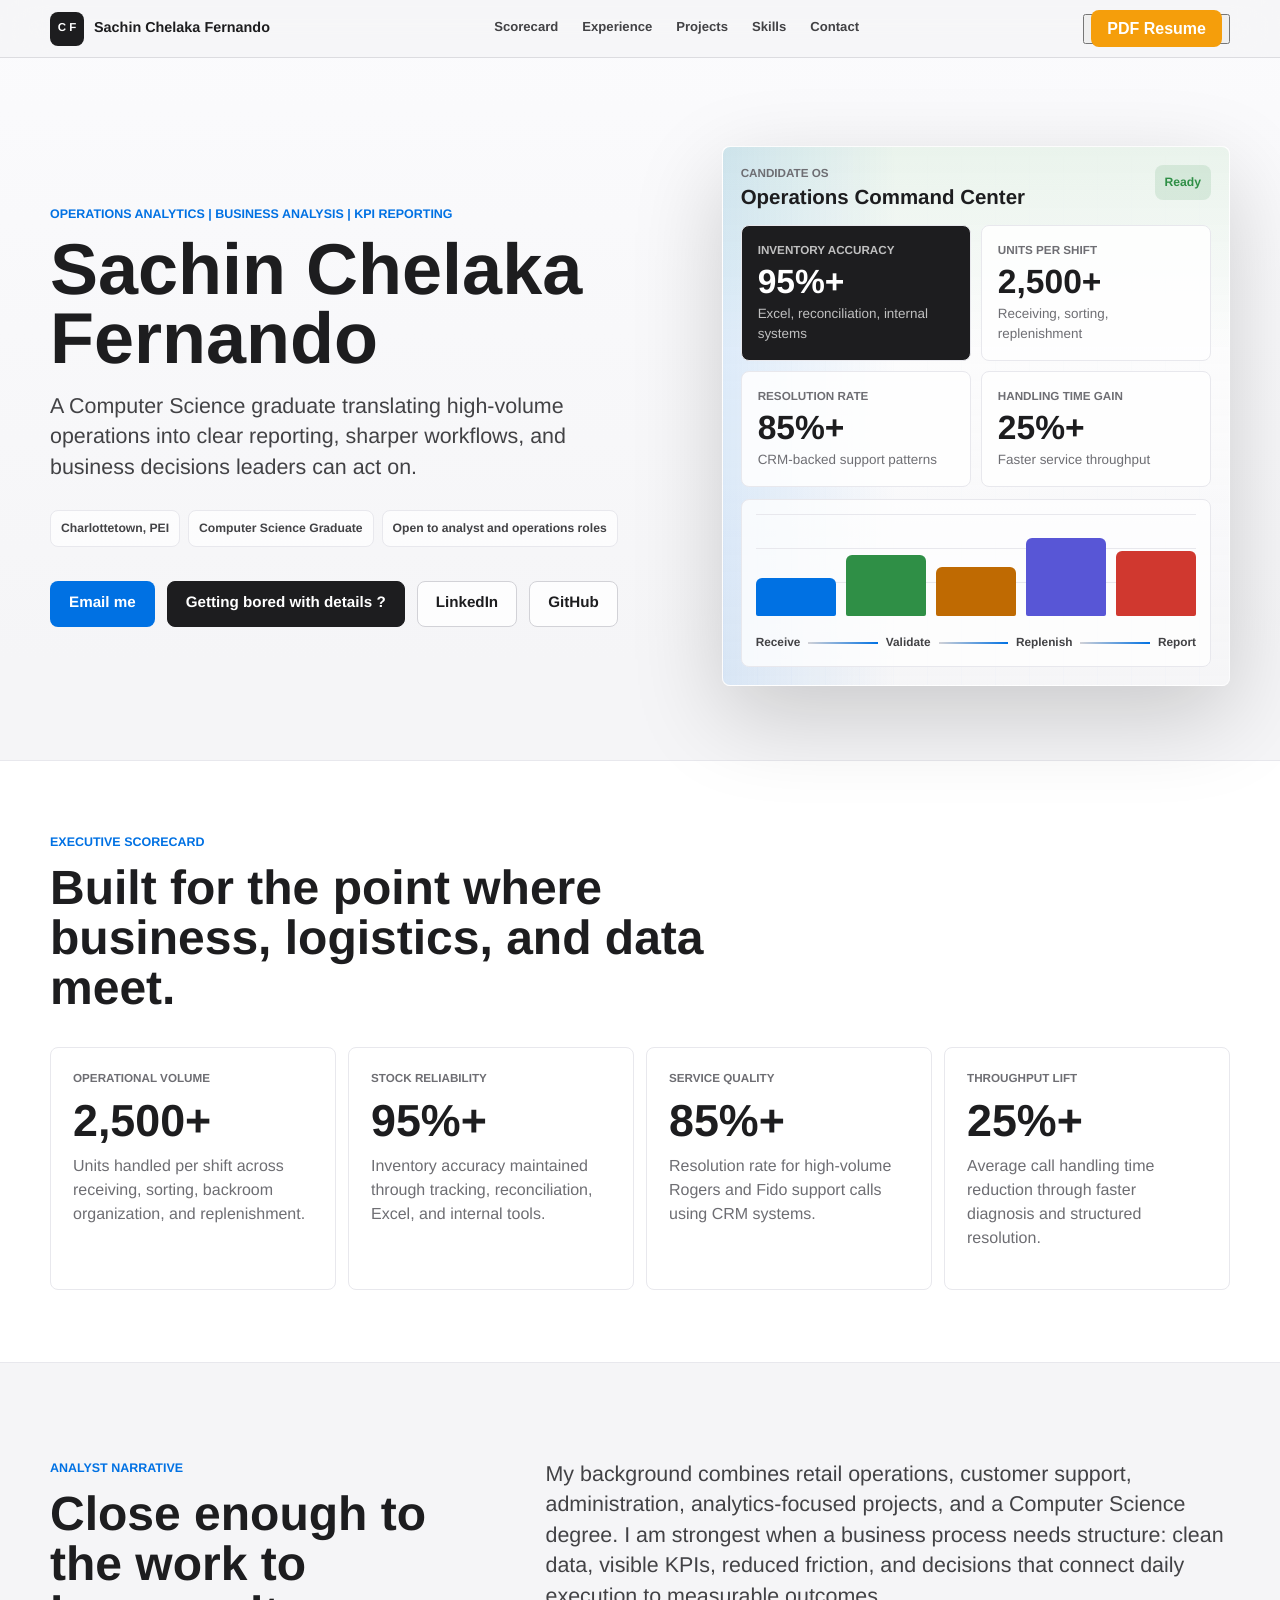
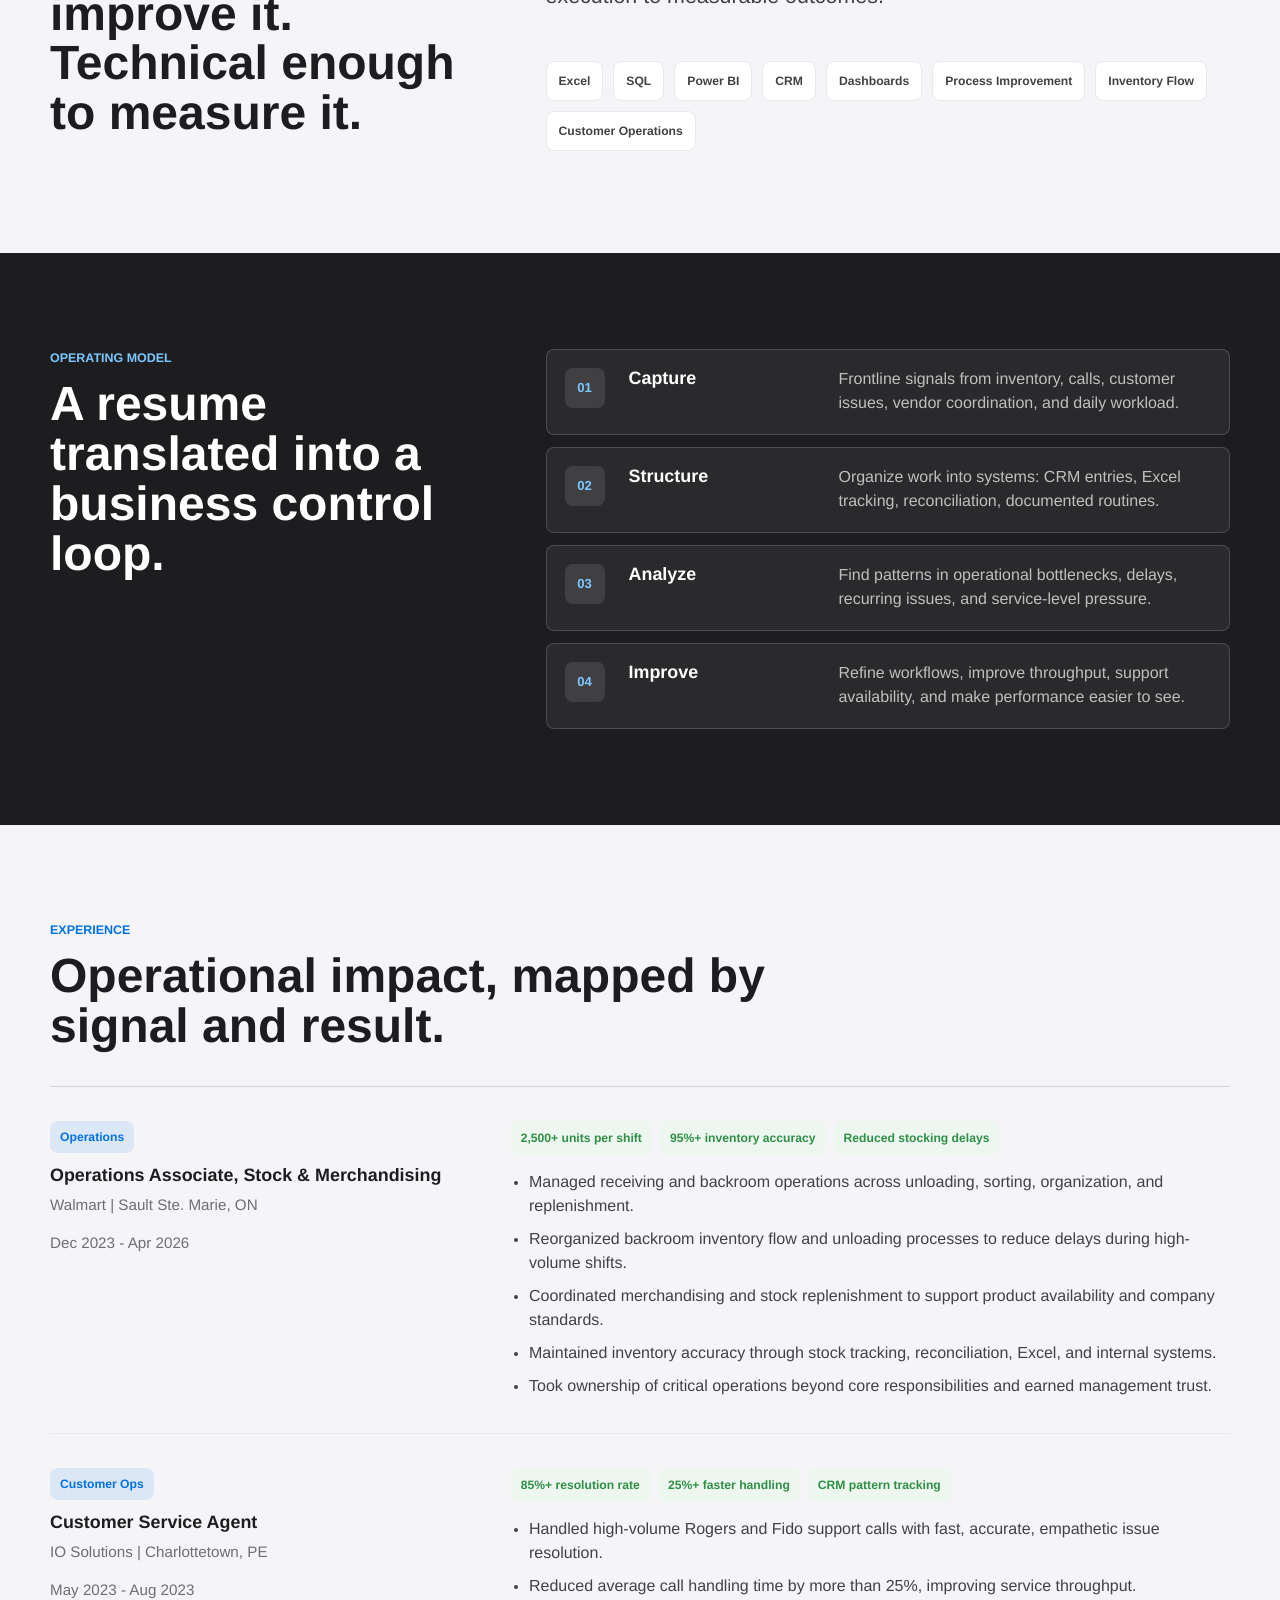
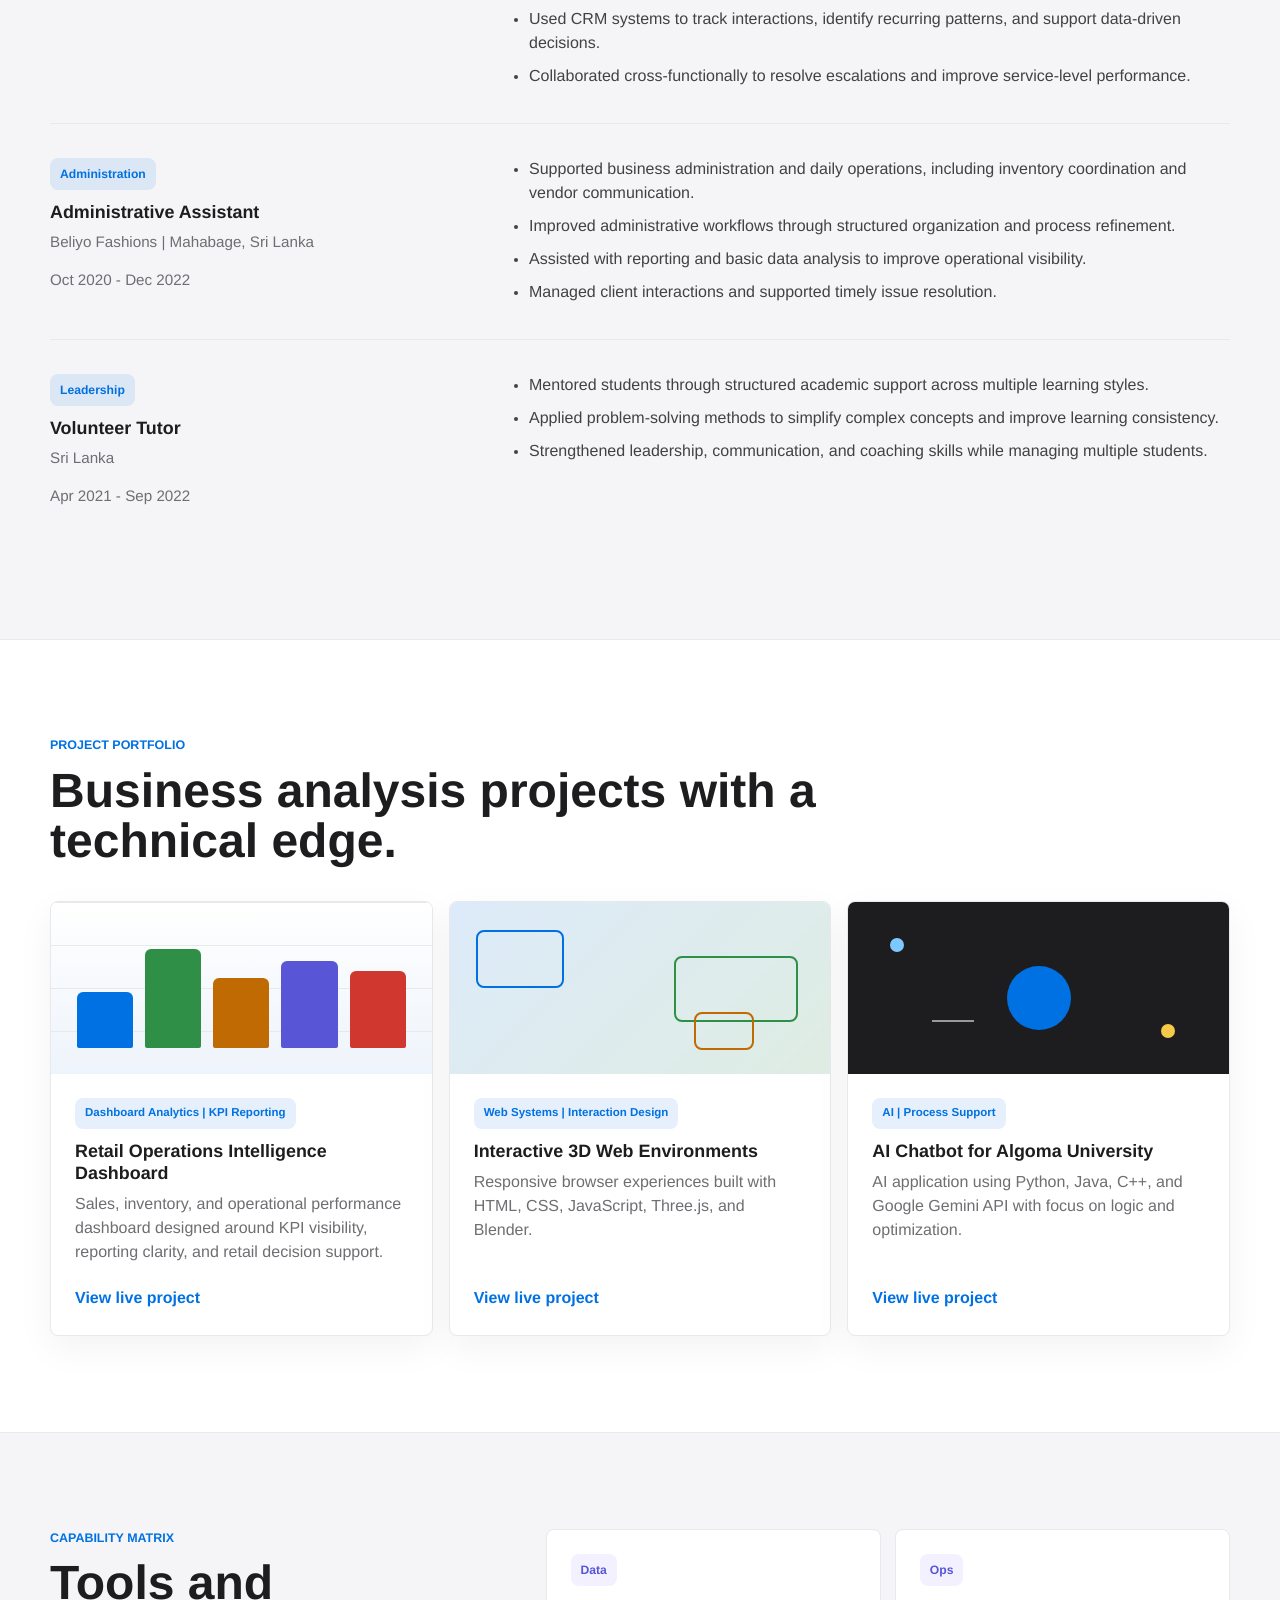
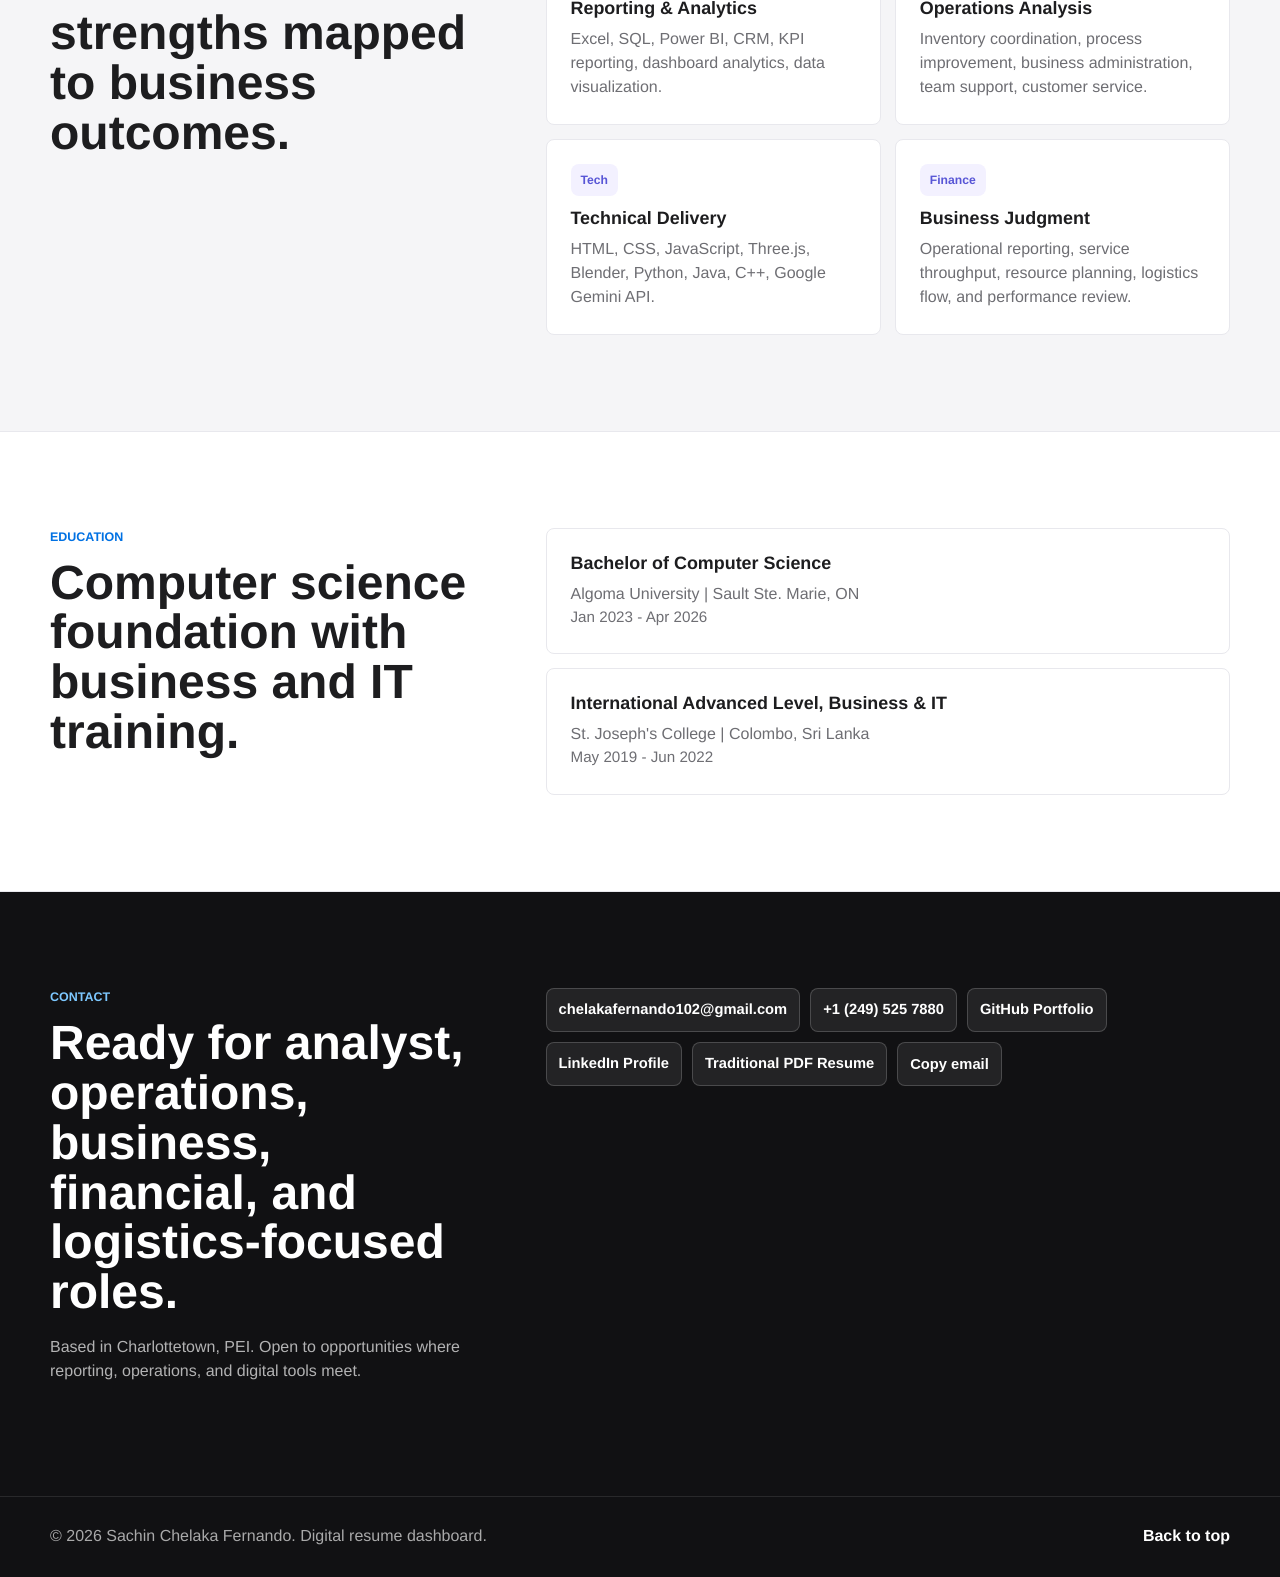
==== commit 54c21d2e: "Add link to traditional PDF resume" ====
--- a/index.html
+++ b/index.html
@@ -461,6 +461,7 @@
             <a href="tel:+12495257880">+1 (249) 525 7880</a>
             <a href="https://github.com/chelakafernando102" target="_blank" rel="noreferrer">GitHub Portfolio</a>
             <a href="https://www.linkedin.com/in/chelaka-fernando" target="_blank" rel="noreferrer">LinkedIn Profile</a>
+            <a href="https://chelakafernando102.github.io/Chelaka%20Fernando%20Resume.pdf" target="_blank" rel="noreferrer"> Traditional PDF Resume </a>
             <button type="button" id="copyEmail">Copy email</button>
             <p class="copy-status" id="copyStatus" role="status" aria-live="polite"></p>
           </div>
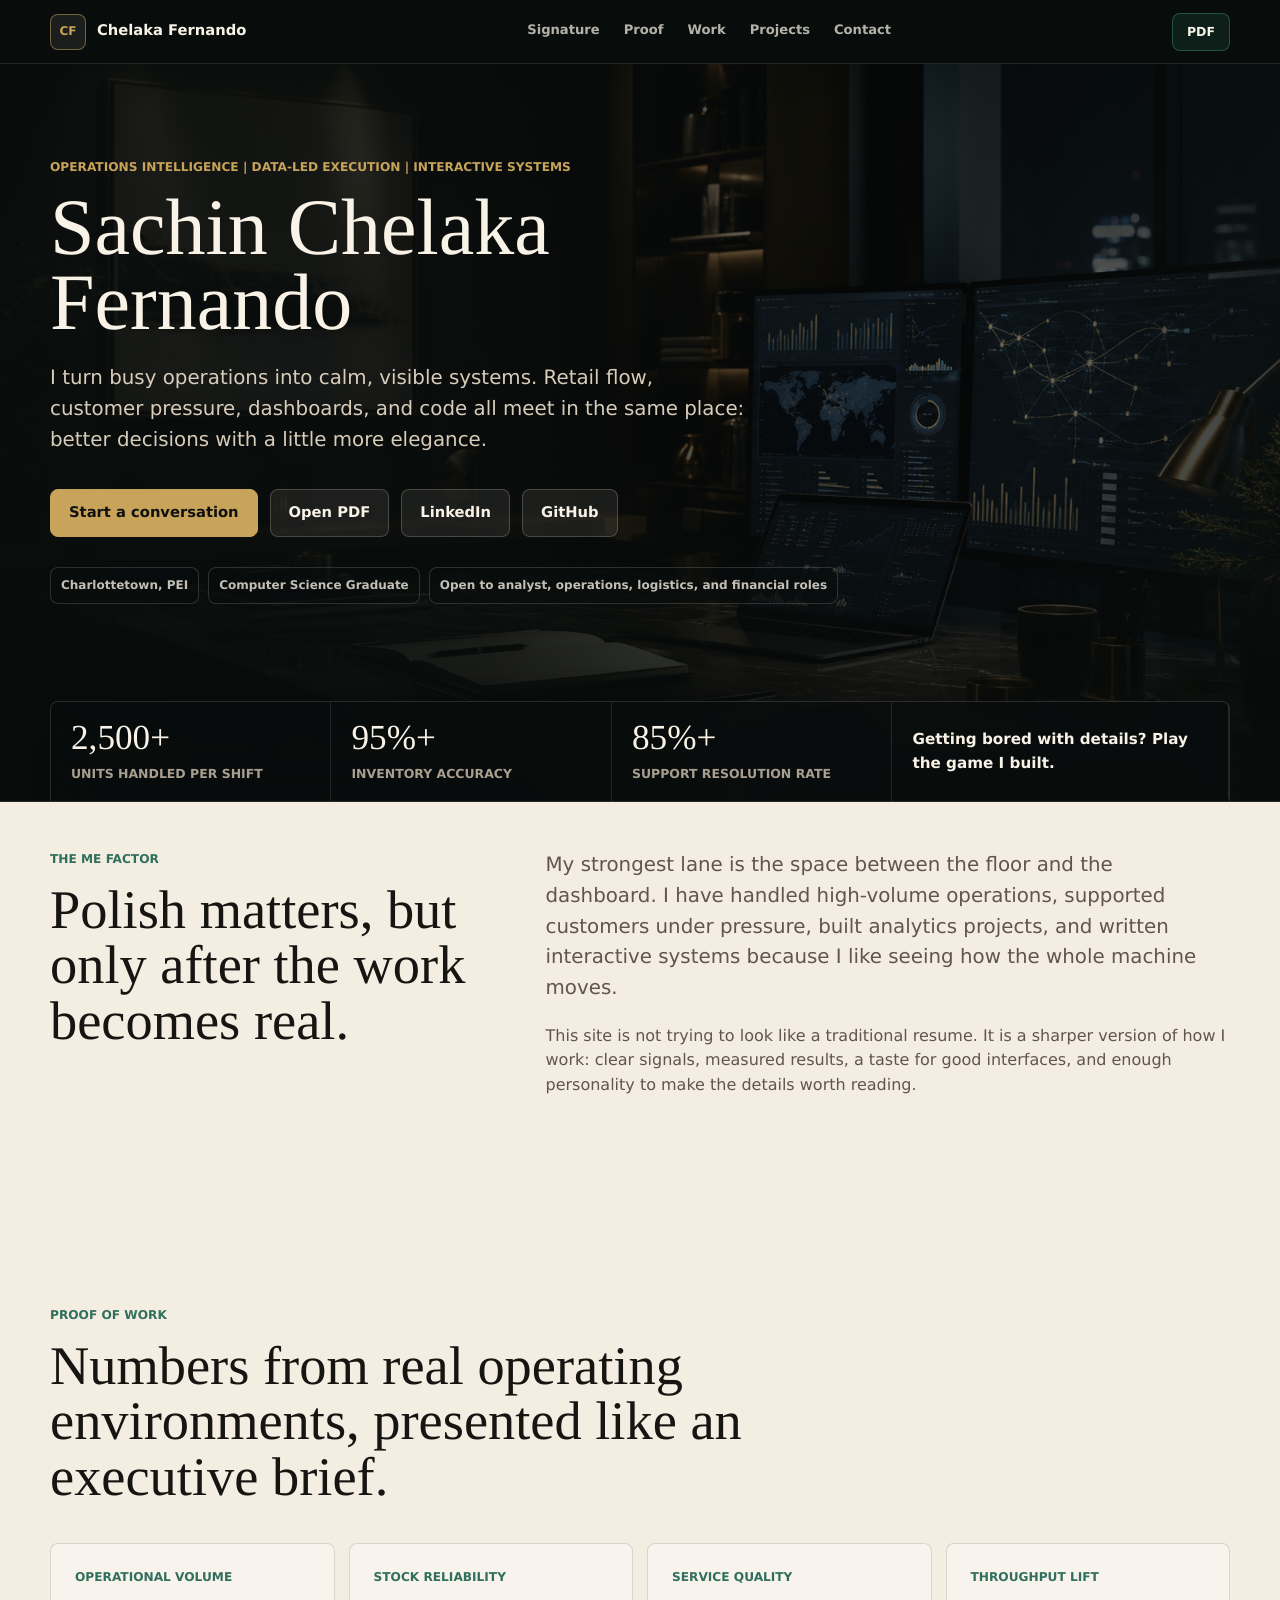
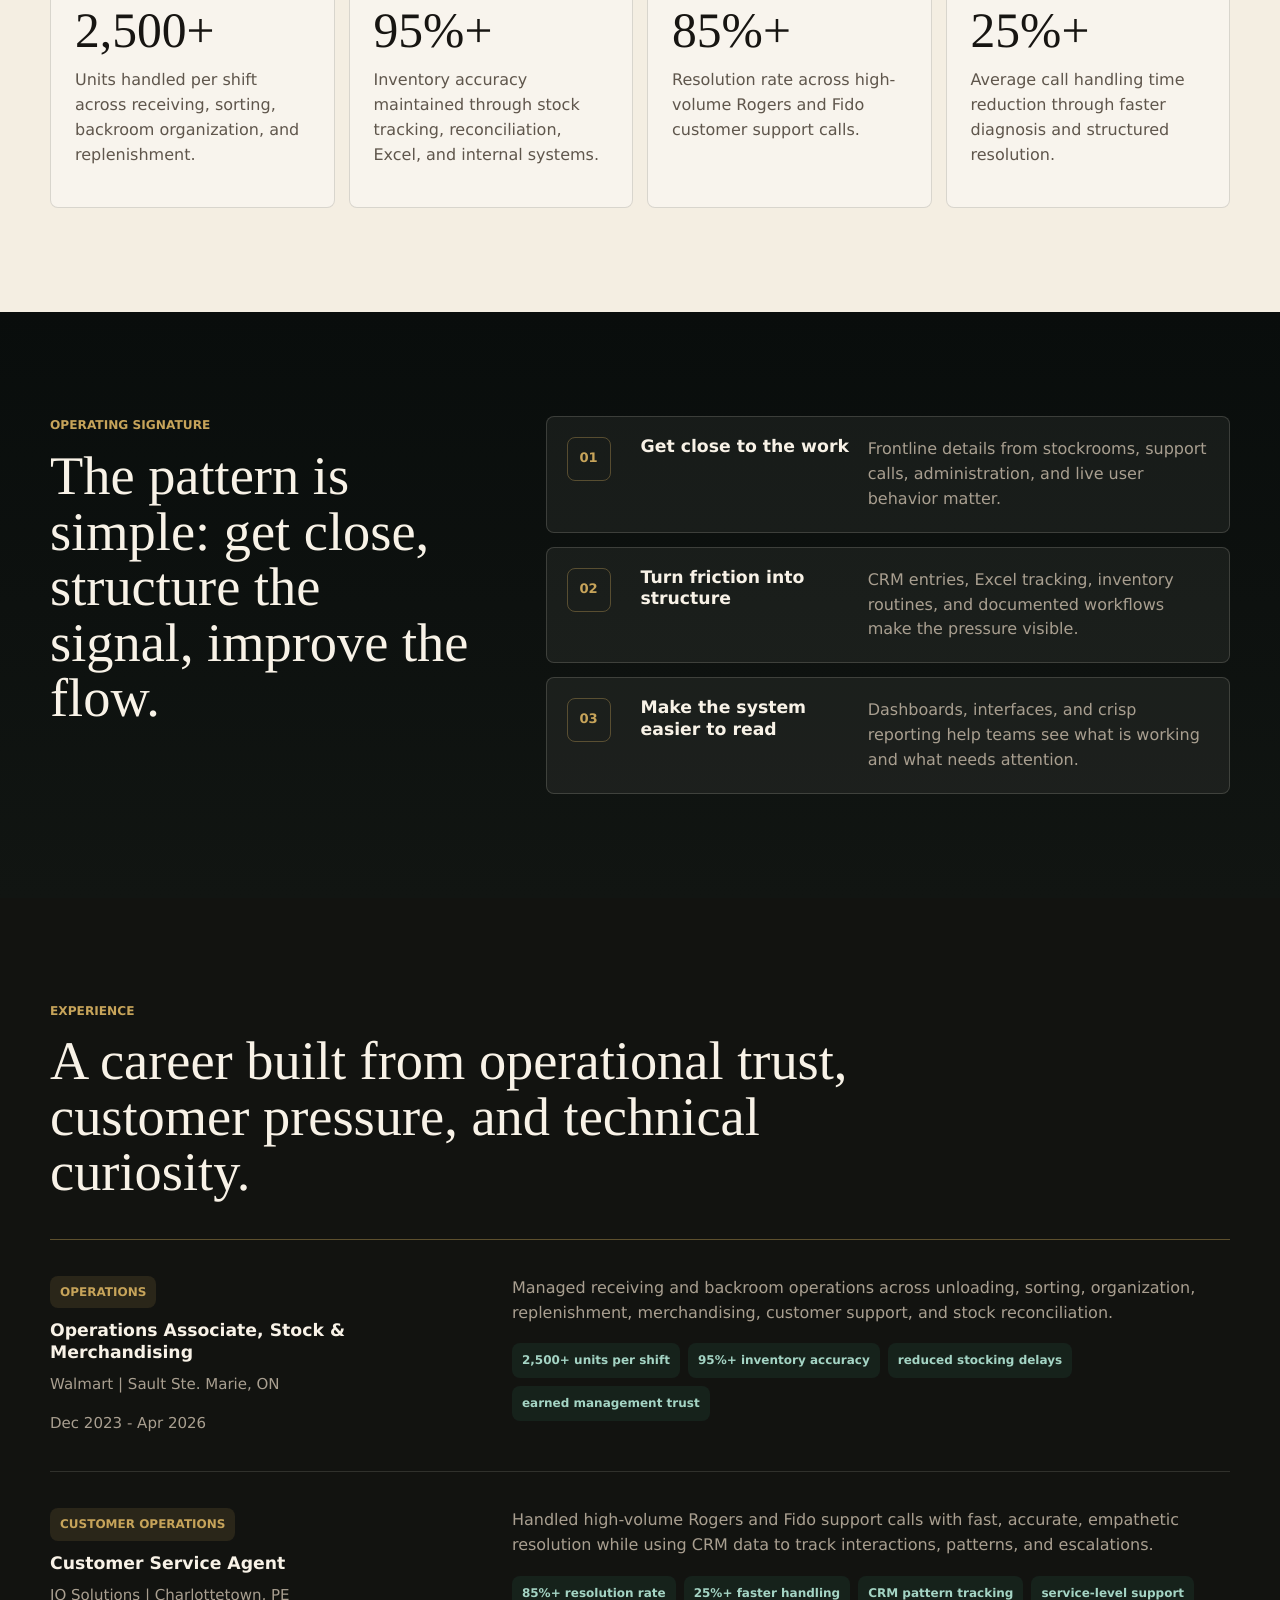
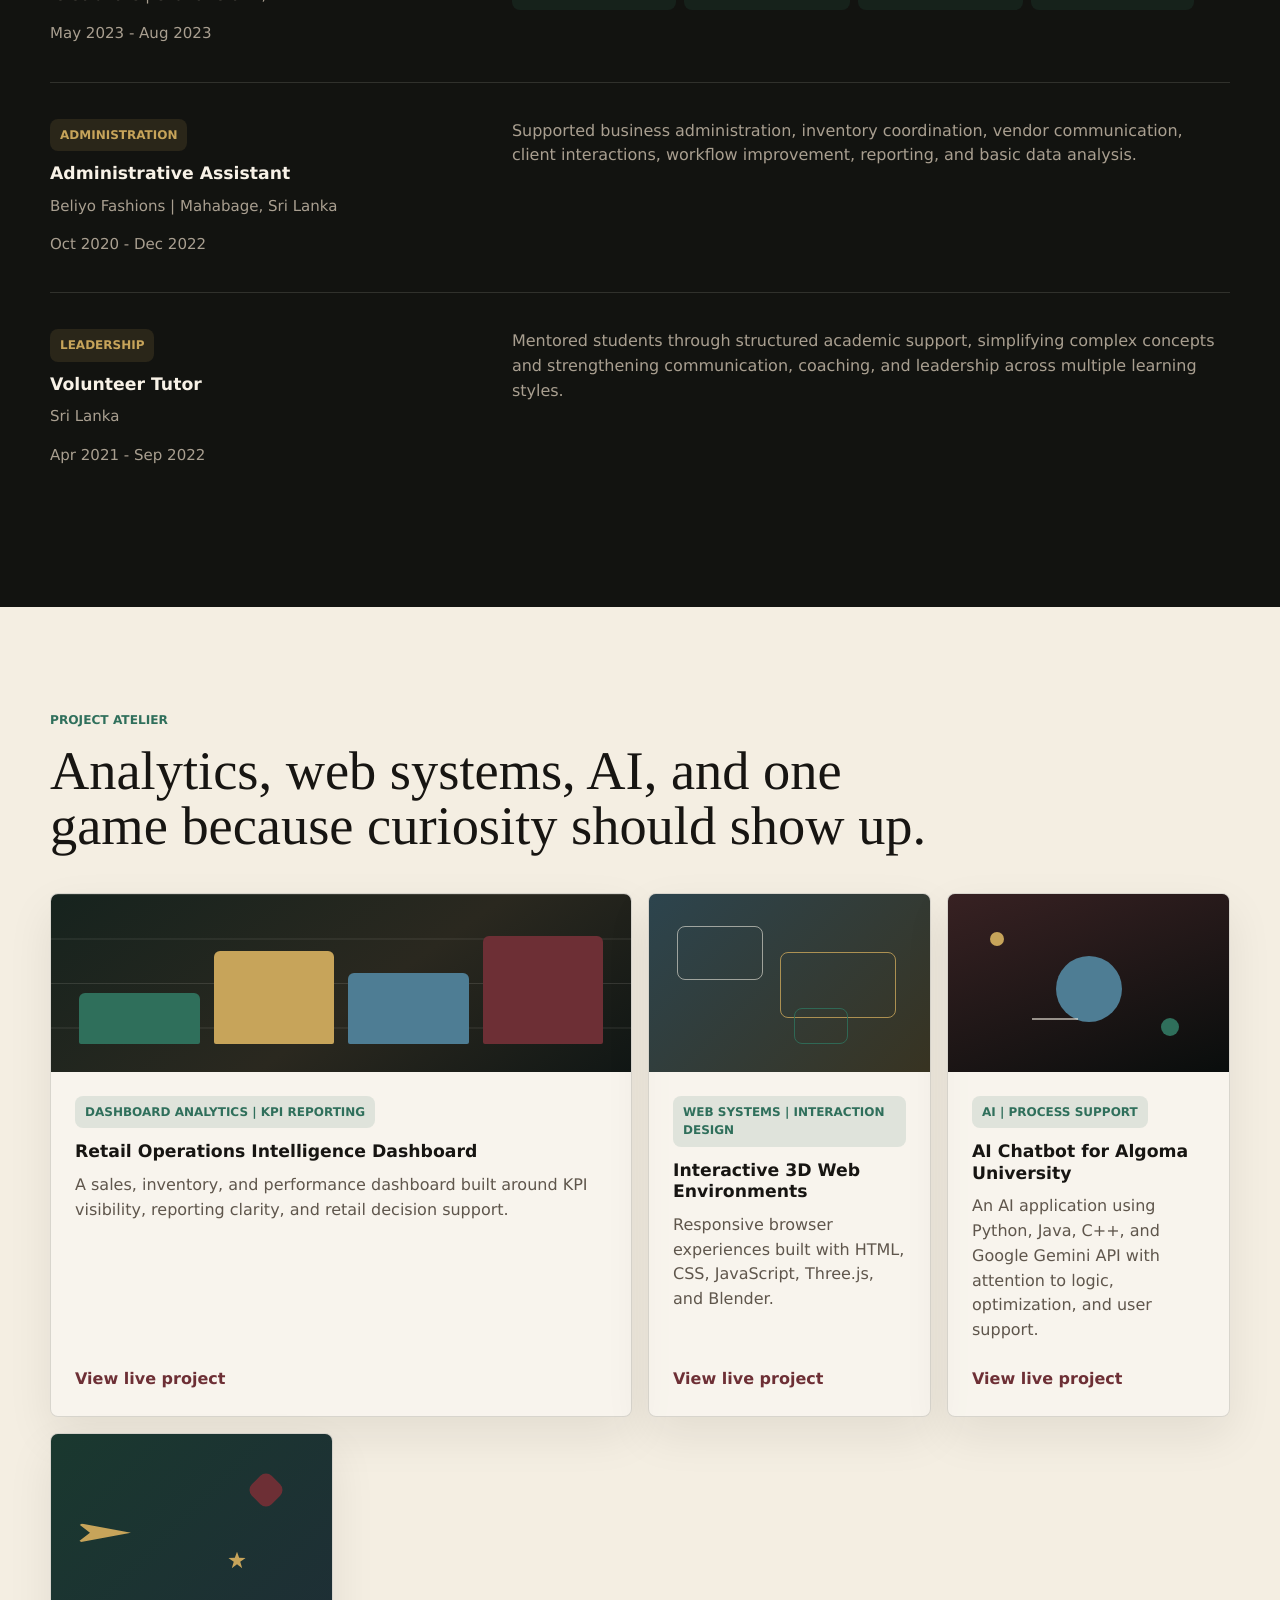
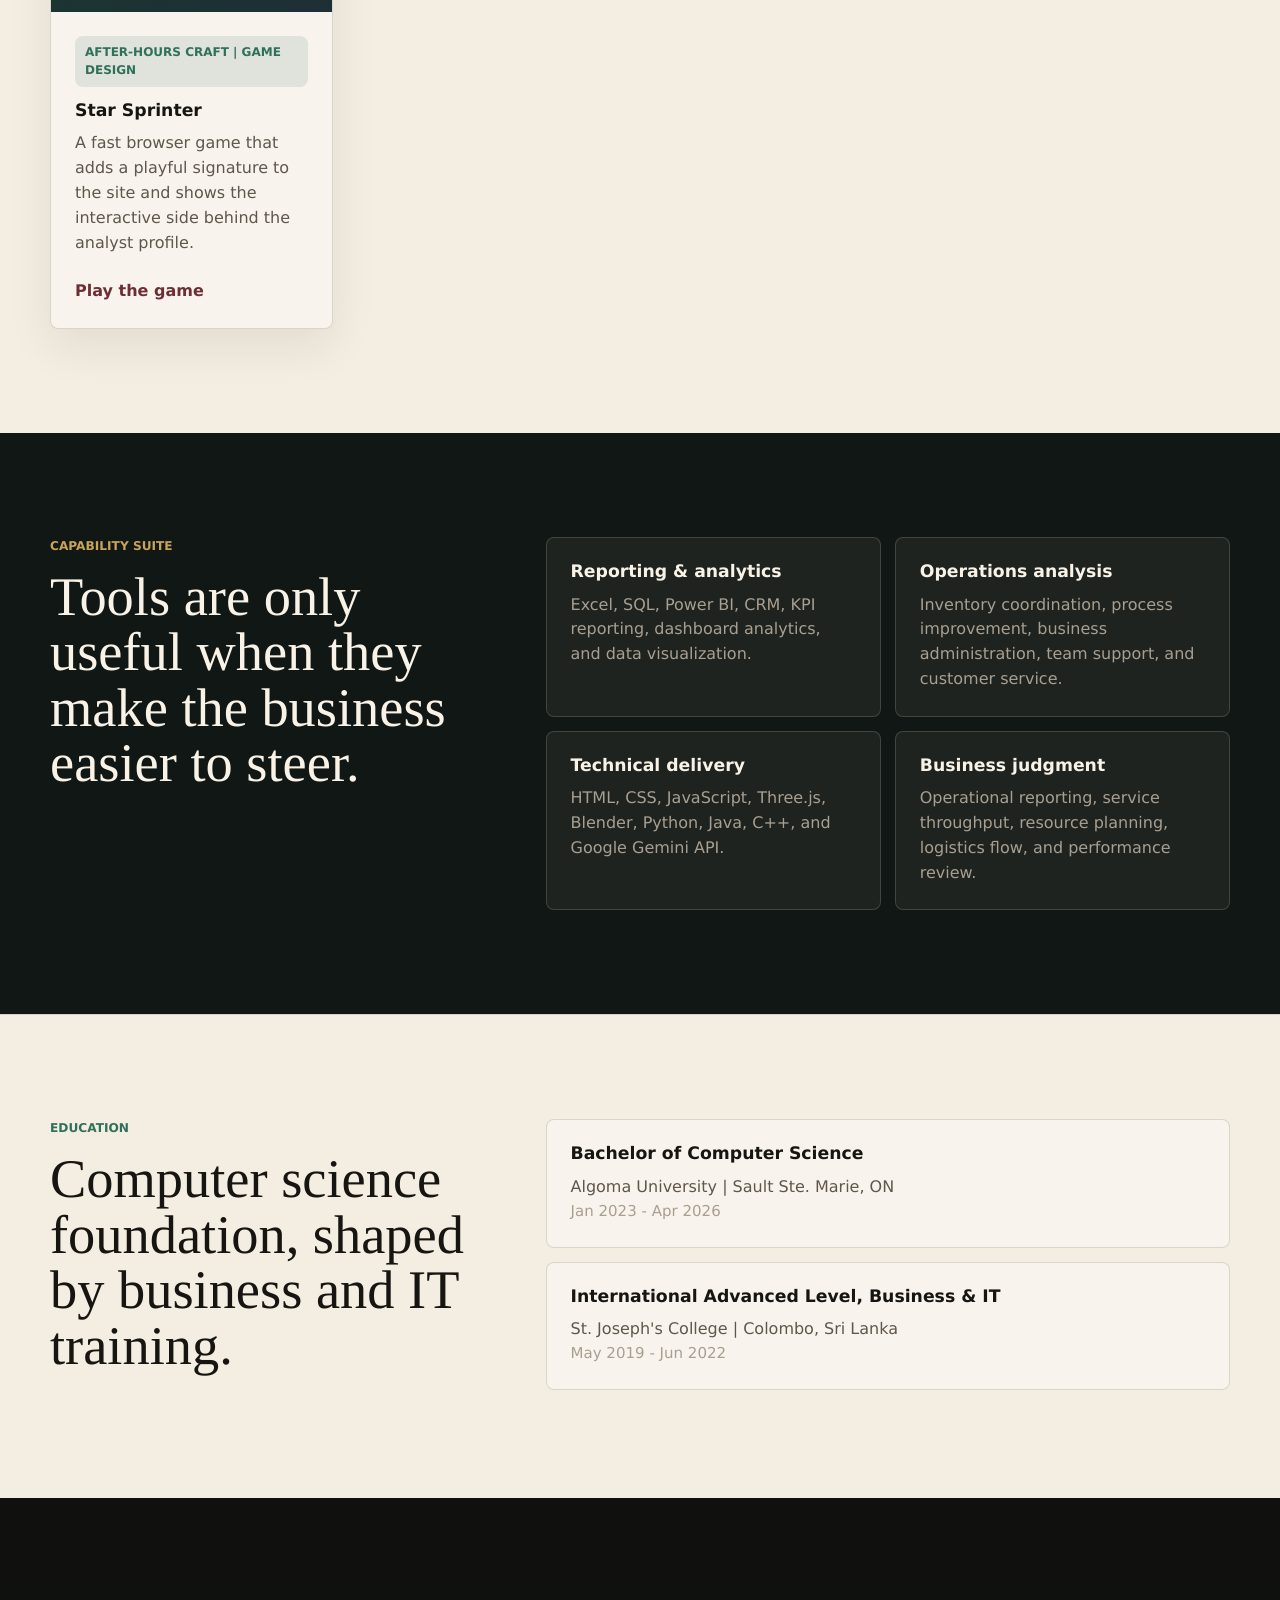
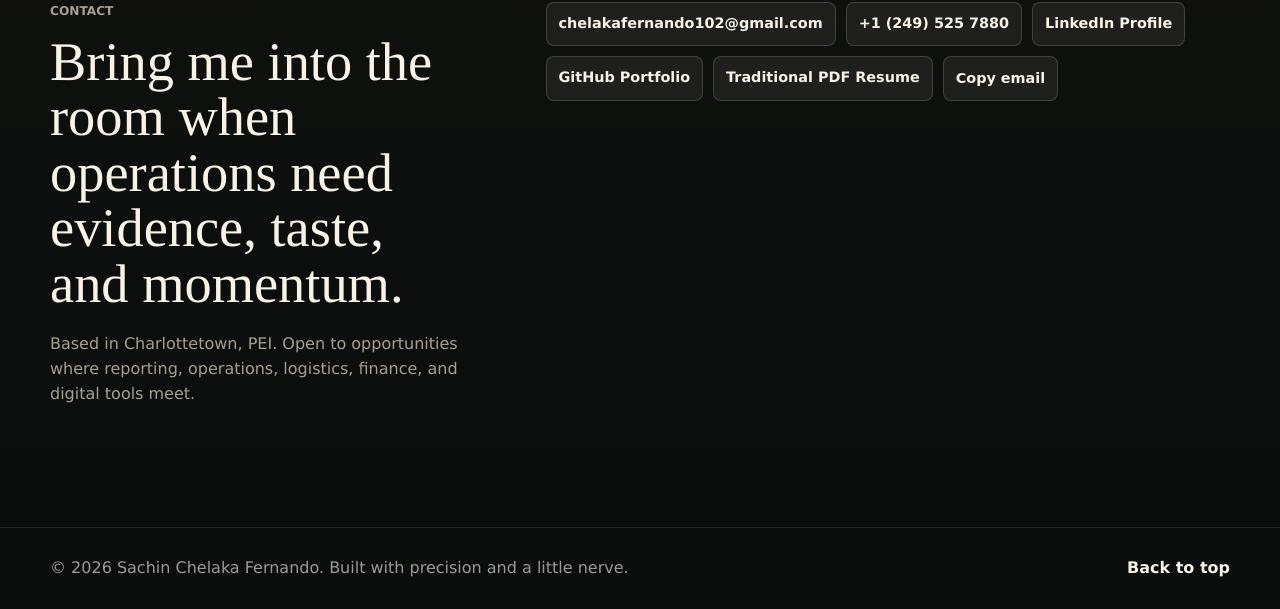
==== commit b32a2304: "Rebuild portfolio with premium design" ====
--- a/index.html
+++ b/index.html
@@ -5,10 +5,11 @@
     <meta name="viewport" content="width=device-width, initial-scale=1" />
     <meta
       name="description"
-      content="Digital resume for Sachin Chelaka Fernando: business analysis, operations, KPI reporting, analytics dashboards, logistics flow, CRM, Excel, SQL, and Power BI."
+      content="A premium personal portfolio for Sachin Chelaka Fernando, blending operations analytics, business analysis, KPI reporting, interactive development, and the human edge behind the work."
     />
-    <meta name="theme-color" content="#f5f5f7" />
-    <title>Sachin Chelaka Fernando | Digital Resume Dashboard</title>
+    <meta name="theme-color" content="#090d0c" />
+    <title>Sachin Chelaka Fernando | Operations Intelligence Portfolio</title>
+    <link rel="preload" as="image" href="assets/chelaka-atelier.png" />
     <link rel="stylesheet" href="styles.css" />
     <script type="application/ld+json">
       {
@@ -22,7 +23,7 @@
           "https://www.linkedin.com/in/chelaka-fernando",
           "https://github.com/chelakafernando102"
         ],
-        "jobTitle": "Business Analyst | Operations Analyst",
+        "jobTitle": "Operations Analyst and Business Analyst",
         "address": {
           "@type": "PostalAddress",
           "addressLocality": "Charlottetown",
@@ -41,149 +42,129 @@
 
     <header class="global-nav">
       <a class="brand" href="#top" aria-label="Sachin Chelaka Fernando home">
-        <span class="brand-mark">C F</span>
-        <span>Sachin Chelaka Fernando</span>
+        <span class="brand-mark">CF</span>
+        <span>Chelaka Fernando</span>
       </a>
 
-      <nav class="nav-links" aria-label="Resume sections">
-        <a href="#scorecard">Scorecard</a>
-        <a href="#experience">Experience</a>
+      <nav class="nav-links" aria-label="Portfolio sections">
+        <a href="#signature">Signature</a>
+        <a href="#proof">Proof</a>
+        <a href="#work">Work</a>
         <a href="#projects">Projects</a>
-        <a href="#skills">Skills</a>
         <a href="#contact">Contact</a>
       </nav>
 
-      <button>
-<a
-  id="resumeBtn"
-  href="https://chelakafernando102.github.io/Chelaka%20Fernando%20Resume.pdf"
-  target="_blank"
-  style="
-    background:#2563eb;
-    color:white;
-    padding:10px 16px;
-    border-radius:8px;
-    text-decoration:none;
-    font-weight:600;
-  "
->
-  PDF Resume
-</a>
-
-<script>
-const colors = ['#2563eb','#16a34a','#f59e0b','#9333ea','#dc2626'];
-let i = 0;
-setInterval(() => {
-  document.getElementById('resumeBtn').style.background = colors[i];
-  i = (i + 1) % colors.length;
-}, 800);
-</script>
-    </button>
-
+      <a
+        class="nav-resume"
+        id="resumeBtn"
+        href="Chelaka%20Fernando%20Resume.pdf"
+        target="_blank"
+        rel="noreferrer"
+      >
+        PDF
+      </a>
     </header>
 
     <main id="top">
-      <section class="hero-shell" aria-labelledby="hero-title">
-        <div class="hero-copy">
-          <p class="eyebrow">Operations analytics | Business analysis | KPI reporting</p>
+      <section class="hero" aria-labelledby="hero-title">
+        <img
+          class="hero-image"
+          src="assets/chelaka-atelier.png"
+          alt="A luxury analytics workspace with polished stone, brass details, and abstract dashboard screens."
+        />
+        <div class="hero-shade" aria-hidden="true"></div>
+
+        <div class="hero-inner">
+          <p class="eyebrow">Operations intelligence | data-led execution | interactive systems</p>
           <h1 id="hero-title">Sachin Chelaka Fernando</h1>
           <p class="hero-lede">
-            A Computer Science graduate translating high-volume operations into clear
-            reporting, sharper workflows, and business decisions leaders can act on.
+            I turn busy operations into calm, visible systems. Retail flow,
+            customer pressure, dashboards, and code all meet in the same place:
+            better decisions with a little more elegance.
           </p>
 
-          <div class="availability-strip" aria-label="Candidate snapshot">
+          <div class="hero-actions" aria-label="Primary links">
+            <a class="button button-primary" href="mailto:chelakafernando102@gmail.com">Start a conversation</a>
+            <a class="button button-ghost" href="Chelaka%20Fernando%20Resume.pdf" target="_blank" rel="noreferrer">Open PDF</a>
+            <a class="button button-ghost" href="https://www.linkedin.com/in/chelaka-fernando" target="_blank" rel="noreferrer">LinkedIn</a>
+            <a class="button button-ghost" href="https://github.com/chelakafernando102" target="_blank" rel="noreferrer">GitHub</a>
+          </div>
+
+          <div class="hero-meta" aria-label="Candidate snapshot">
             <span>Charlottetown, PEI</span>
             <span>Computer Science Graduate</span>
-            <span>Open to analyst and operations roles</span>
-          </div>
-
-          <div class="hero-actions" aria-label="Primary resume links">
-            <a class="button button-primary" href="mailto:chelakafernando102@gmail.com">Email me</a>
-            <a class="button button-game" href="https://chelakafernando102.github.io/star-sprinter/" target="_blank" rel="noreferrer">Getting bored with details ?</a>
-            <a class="button button-secondary" href="https://www.linkedin.com/in/chelaka-fernando" target="_blank" rel="noreferrer">LinkedIn</a>
-            <a class="button button-secondary" href="https://github.com/chelakafernando102" target="_blank" rel="noreferrer">GitHub</a>
-          </div>
-        </div>
-
-        <aside class="command-center" aria-label="Resume KPI command center">
-          <div class="device-bar">
-            <div>
-              <span class="panel-kicker">Candidate OS</span>
-              <strong>Operations Command Center</strong>
-            </div>
-            <span class="live-dot">Ready</span>
-          </div>
-
-          <div class="signal-grid">
-            <div class="signal-card signal-primary">
-              <span class="metric-label">Inventory Accuracy</span>
-              <strong>95%+</strong>
-              <p>Excel, reconciliation, internal systems</p>
-            </div>
-            <div class="signal-card">
-              <span class="metric-label">Units per Shift</span>
-              <strong>2,500+</strong>
-              <p>Receiving, sorting, replenishment</p>
-            </div>
-            <div class="signal-card">
-              <span class="metric-label">Resolution Rate</span>
-              <strong>85%+</strong>
-              <p>CRM-backed support patterns</p>
-            </div>
-            <div class="signal-card">
-              <span class="metric-label">Handling Time Gain</span>
-              <strong>25%+</strong>
-              <p>Faster service throughput</p>
-            </div>
-          </div>
-
-          <div class="ops-visual" aria-hidden="true">
-            <div class="chart-row">
-              <span style="--height: 42%; --color: var(--accent-blue)"></span>
-              <span style="--height: 68%; --color: var(--accent-green)"></span>
-              <span style="--height: 54%; --color: var(--accent-orange)"></span>
-              <span style="--height: 86%; --color: var(--accent-indigo)"></span>
-              <span style="--height: 72%; --color: var(--accent-red)"></span>
-            </div>
-            <div class="flow-row">
-              <span>Receive</span>
-              <i></i>
-              <span>Validate</span>
-              <i></i>
-              <span>Replenish</span>
-              <i></i>
-              <span>Report</span>
-            </div>
-          </div>
-        </aside>
-      </section>
-
-      <section class="section-band compact-band" id="scorecard" aria-labelledby="scorecard-title">
+            <span>Open to analyst, operations, logistics, and financial roles</span>
+          </div>
+        </div>
+
+        <div class="hero-proof" aria-label="Impact snapshot">
+          <div>
+            <strong>2,500+</strong>
+            <span>units handled per shift</span>
+          </div>
+          <div>
+            <strong>95%+</strong>
+            <span>inventory accuracy</span>
+          </div>
+          <div>
+            <strong>85%+</strong>
+            <span>support resolution rate</span>
+          </div>
+          <a href="star-sprinter/" target="_blank" rel="noreferrer">
+            Getting bored with details? Play the game I built.
+          </a>
+        </div>
+      </section>
+
+      <section class="section intro-section" id="signature" aria-labelledby="signature-title">
+        <div class="section-inner intro-grid">
+          <div class="section-heading">
+            <p class="eyebrow">The me factor</p>
+            <h2 id="signature-title">Polish matters, but only after the work becomes real.</h2>
+          </div>
+
+          <div class="intro-copy">
+            <p class="lead">
+              My strongest lane is the space between the floor and the dashboard.
+              I have handled high-volume operations, supported customers under
+              pressure, built analytics projects, and written interactive systems
+              because I like seeing how the whole machine moves.
+            </p>
+            <p>
+              This site is not trying to look like a traditional resume. It is a
+              sharper version of how I work: clear signals, measured results, a
+              taste for good interfaces, and enough personality to make the
+              details worth reading.
+            </p>
+          </div>
+        </div>
+      </section>
+
+      <section class="section proof-section" id="proof" aria-labelledby="proof-title">
         <div class="section-inner">
-          <div class="section-heading">
-            <p class="eyebrow">Executive Scorecard</p>
-            <h2 id="scorecard-title">Built for the point where business, logistics, and data meet.</h2>
-          </div>
-
-          <div class="kpi-board">
-            <article>
-              <span class="metric-label">Operational Volume</span>
+          <div class="section-heading wide-heading">
+            <p class="eyebrow">Proof of work</p>
+            <h2 id="proof-title">Numbers from real operating environments, presented like an executive brief.</h2>
+          </div>
+
+          <div class="proof-grid">
+            <article>
+              <span>Operational volume</span>
               <strong>2,500+</strong>
               <p>Units handled per shift across receiving, sorting, backroom organization, and replenishment.</p>
             </article>
             <article>
-              <span class="metric-label">Stock Reliability</span>
+              <span>Stock reliability</span>
               <strong>95%+</strong>
-              <p>Inventory accuracy maintained through tracking, reconciliation, Excel, and internal tools.</p>
-            </article>
-            <article>
-              <span class="metric-label">Service Quality</span>
+              <p>Inventory accuracy maintained through stock tracking, reconciliation, Excel, and internal systems.</p>
+            </article>
+            <article>
+              <span>Service quality</span>
               <strong>85%+</strong>
-              <p>Resolution rate for high-volume Rogers and Fido support calls using CRM systems.</p>
-            </article>
-            <article>
-              <span class="metric-label">Throughput Lift</span>
+              <p>Resolution rate across high-volume Rogers and Fido customer support calls.</p>
+            </article>
+            <article>
+              <span>Throughput lift</span>
               <strong>25%+</strong>
               <p>Average call handling time reduction through faster diagnosis and structured resolution.</p>
             </article>
@@ -191,173 +172,137 @@
         </div>
       </section>
 
-      <section class="section" aria-labelledby="profile-title">
-        <div class="section-inner profile-grid">
-          <div class="section-heading sticky-copy">
-            <p class="eyebrow">Analyst Narrative</p>
-            <h2 id="profile-title">Close enough to the work to improve it. Technical enough to measure it.</h2>
-          </div>
-
-          <div class="narrative-stack">
-            <p class="lead">
-              My background combines retail operations, customer support, administration,
-              analytics-focused projects, and a Computer Science degree. I am strongest
-              when a business process needs structure: clean data, visible KPIs, reduced
-              friction, and decisions that connect daily execution to measurable outcomes.
-            </p>
-
-            <div class="capability-rail" aria-label="Core analyst capabilities">
-              <span>Excel</span>
-              <span>SQL</span>
-              <span>Power BI</span>
-              <span>CRM</span>
-              <span>Dashboards</span>
-              <span>Process Improvement</span>
-              <span>Inventory Flow</span>
-              <span>Customer Operations</span>
-            </div>
-          </div>
-        </div>
-      </section>
-
-      <section class="section dark-section" aria-labelledby="operating-model-title">
-        <div class="section-inner operating-grid">
+      <section class="section method-section" aria-labelledby="method-title">
+        <div class="section-inner method-grid">
           <div class="section-heading">
-            <p class="eyebrow">Operating Model</p>
-            <h2 id="operating-model-title">A resume translated into a business control loop.</h2>
-          </div>
-
-          <div class="control-loop" aria-label="Business control loop">
+            <p class="eyebrow">Operating signature</p>
+            <h2 id="method-title">The pattern is simple: get close, structure the signal, improve the flow.</h2>
+          </div>
+
+          <div class="method-list" aria-label="Operating method">
             <article>
               <span>01</span>
-              <h3>Capture</h3>
-              <p>Frontline signals from inventory, calls, customer issues, vendor coordination, and daily workload.</p>
+              <h3>Get close to the work</h3>
+              <p>Frontline details from stockrooms, support calls, administration, and live user behavior matter.</p>
             </article>
             <article>
               <span>02</span>
-              <h3>Structure</h3>
-              <p>Organize work into systems: CRM entries, Excel tracking, reconciliation, documented routines.</p>
+              <h3>Turn friction into structure</h3>
+              <p>CRM entries, Excel tracking, inventory routines, and documented workflows make the pressure visible.</p>
             </article>
             <article>
               <span>03</span>
-              <h3>Analyze</h3>
-              <p>Find patterns in operational bottlenecks, delays, recurring issues, and service-level pressure.</p>
-            </article>
-            <article>
-              <span>04</span>
-              <h3>Improve</h3>
-              <p>Refine workflows, improve throughput, support availability, and make performance easier to see.</p>
-            </article>
-          </div>
-        </div>
-      </section>
-
-      <section class="section" id="experience" aria-labelledby="experience-title">
+              <h3>Make the system easier to read</h3>
+              <p>Dashboards, interfaces, and crisp reporting help teams see what is working and what needs attention.</p>
+            </article>
+          </div>
+        </div>
+      </section>
+
+      <section class="section work-section" id="work" aria-labelledby="work-title">
         <div class="section-inner">
-          <div class="section-heading">
+          <div class="section-heading wide-heading">
             <p class="eyebrow">Experience</p>
-            <h2 id="experience-title">Operational impact, mapped by signal and result.</h2>
+            <h2 id="work-title">A career built from operational trust, customer pressure, and technical curiosity.</h2>
           </div>
 
           <div class="timeline">
             <article class="timeline-item">
               <div class="timeline-meta">
-                <span class="role-type">Operations</span>
+                <span>Operations</span>
                 <h3>Operations Associate, Stock &amp; Merchandising</h3>
                 <p>Walmart | Sault Ste. Marie, ON</p>
                 <time datetime="2023-12">Dec 2023 - Apr 2026</time>
               </div>
               <div class="timeline-body">
-                <div class="mini-metrics" aria-label="Walmart KPI highlights">
+                <p>
+                  Managed receiving and backroom operations across unloading,
+                  sorting, organization, replenishment, merchandising, customer
+                  support, and stock reconciliation.
+                </p>
+                <div class="detail-tags" aria-label="Walmart highlights">
                   <span>2,500+ units per shift</span>
                   <span>95%+ inventory accuracy</span>
-                  <span>Reduced stocking delays</span>
+                  <span>reduced stocking delays</span>
+                  <span>earned management trust</span>
                 </div>
-                <ul>
-                  <li>Managed receiving and backroom operations across unloading, sorting, organization, and replenishment.</li>
-                  <li>Reorganized backroom inventory flow and unloading processes to reduce delays during high-volume shifts.</li>
-                  <li>Coordinated merchandising and stock replenishment to support product availability and company standards.</li>
-                  <li>Maintained inventory accuracy through stock tracking, reconciliation, Excel, and internal systems.</li>
-                  <li>Took ownership of critical operations beyond core responsibilities and earned management trust.</li>
-                </ul>
               </div>
             </article>
 
             <article class="timeline-item">
               <div class="timeline-meta">
-                <span class="role-type">Customer Ops</span>
+                <span>Customer operations</span>
                 <h3>Customer Service Agent</h3>
                 <p>IO Solutions | Charlottetown, PE</p>
                 <time datetime="2023-05">May 2023 - Aug 2023</time>
               </div>
               <div class="timeline-body">
-                <div class="mini-metrics" aria-label="IO Solutions KPI highlights">
+                <p>
+                  Handled high-volume Rogers and Fido support calls with fast,
+                  accurate, empathetic resolution while using CRM data to track
+                  interactions, patterns, and escalations.
+                </p>
+                <div class="detail-tags" aria-label="IO Solutions highlights">
                   <span>85%+ resolution rate</span>
                   <span>25%+ faster handling</span>
                   <span>CRM pattern tracking</span>
+                  <span>service-level support</span>
                 </div>
-                <ul>
-                  <li>Handled high-volume Rogers and Fido support calls with fast, accurate, empathetic issue resolution.</li>
-                  <li>Reduced average call handling time by more than 25%, improving service throughput.</li>
-                  <li>Used CRM systems to track interactions, identify recurring patterns, and support data-driven decisions.</li>
-                  <li>Collaborated cross-functionally to resolve escalations and improve service-level performance.</li>
-                </ul>
               </div>
             </article>
 
             <article class="timeline-item">
               <div class="timeline-meta">
-                <span class="role-type">Administration</span>
+                <span>Administration</span>
                 <h3>Administrative Assistant</h3>
                 <p>Beliyo Fashions | Mahabage, Sri Lanka</p>
                 <time datetime="2020-10">Oct 2020 - Dec 2022</time>
               </div>
               <div class="timeline-body">
-                <ul>
-                  <li>Supported business administration and daily operations, including inventory coordination and vendor communication.</li>
-                  <li>Improved administrative workflows through structured organization and process refinement.</li>
-                  <li>Assisted with reporting and basic data analysis to improve operational visibility.</li>
-                  <li>Managed client interactions and supported timely issue resolution.</li>
-                </ul>
+                <p>
+                  Supported business administration, inventory coordination,
+                  vendor communication, client interactions, workflow improvement,
+                  reporting, and basic data analysis.
+                </p>
               </div>
             </article>
 
             <article class="timeline-item">
               <div class="timeline-meta">
-                <span class="role-type">Leadership</span>
+                <span>Leadership</span>
                 <h3>Volunteer Tutor</h3>
                 <p>Sri Lanka</p>
                 <time datetime="2021-04">Apr 2021 - Sep 2022</time>
               </div>
               <div class="timeline-body">
-                <ul>
-                  <li>Mentored students through structured academic support across multiple learning styles.</li>
-                  <li>Applied problem-solving methods to simplify complex concepts and improve learning consistency.</li>
-                  <li>Strengthened leadership, communication, and coaching skills while managing multiple students.</li>
-                </ul>
-              </div>
-            </article>
-          </div>
-        </div>
-      </section>
-
-      <section class="section surface-section" id="projects" aria-labelledby="projects-title">
+                <p>
+                  Mentored students through structured academic support, simplifying
+                  complex concepts and strengthening communication, coaching, and
+                  leadership across multiple learning styles.
+                </p>
+              </div>
+            </article>
+          </div>
+        </div>
+      </section>
+
+      <section class="section projects-section" id="projects" aria-labelledby="projects-title">
         <div class="section-inner">
           <div class="section-heading wide-heading">
-            <p class="eyebrow">Project Portfolio</p>
-            <h2 id="projects-title">Business analysis projects with a technical edge.</h2>
+            <p class="eyebrow">Project atelier</p>
+            <h2 id="projects-title">Analytics, web systems, AI, and one game because curiosity should show up.</h2>
           </div>
 
           <div class="project-grid">
             <article class="project-card featured-project">
               <div class="project-visual analytics-visual" aria-hidden="true">
-                <span></span><span></span><span></span><span></span><span></span>
+                <span></span><span></span><span></span><span></span>
               </div>
               <div class="project-content">
-                <span class="project-tag">Dashboard Analytics | KPI Reporting</span>
+                <span class="project-tag">Dashboard analytics | KPI reporting</span>
                 <h3>Retail Operations Intelligence Dashboard</h3>
                 <p>
-                  Sales, inventory, and operational performance dashboard designed around KPI
+                  A sales, inventory, and performance dashboard built around KPI
                   visibility, reporting clarity, and retail decision support.
                 </p>
                 <a href="https://chelakafernando102.github.io/retail-operations-intelligence-dashboard/" target="_blank" rel="noreferrer">View live project</a>
@@ -369,9 +314,12 @@
                 <span></span><span></span><span></span>
               </div>
               <div class="project-content">
-                <span class="project-tag">Web Systems | Interaction Design</span>
+                <span class="project-tag">Web systems | interaction design</span>
                 <h3>Interactive 3D Web Environments</h3>
-                <p>Responsive browser experiences built with HTML, CSS, JavaScript, Three.js, and Blender.</p>
+                <p>
+                  Responsive browser experiences built with HTML, CSS,
+                  JavaScript, Three.js, and Blender.
+                </p>
                 <a href="https://codepen.io/Chelaka-Fernando/pen/qEEjLzG" target="_blank" rel="noreferrer">View live project</a>
               </div>
             </article>
@@ -381,42 +329,56 @@
                 <span></span><span></span><span></span><span></span>
               </div>
               <div class="project-content">
-                <span class="project-tag">AI | Process Support</span>
+                <span class="project-tag">AI | process support</span>
                 <h3>AI Chatbot for Algoma University</h3>
-                <p>AI application using Python, Java, C++, and Google Gemini API with focus on logic and optimization.</p>
+                <p>
+                  An AI application using Python, Java, C++, and Google Gemini
+                  API with attention to logic, optimization, and user support.
+                </p>
                 <a href="https://ai-chatbot-for-algoma-university.onrender.com" target="_blank" rel="noreferrer">View live project</a>
               </div>
             </article>
-          </div>
-        </div>
-      </section>
-
-      <section class="section" id="skills" aria-labelledby="skills-title">
-        <div class="section-inner split-layout">
-          <div class="section-heading sticky-copy">
-            <p class="eyebrow">Capability Matrix</p>
-            <h2 id="skills-title">Tools and strengths mapped to business outcomes.</h2>
-          </div>
-
-          <div class="skill-matrix">
-            <article>
-              <span class="skill-index">Data</span>
-              <h3>Reporting &amp; Analytics</h3>
-              <p>Excel, SQL, Power BI, CRM, KPI reporting, dashboard analytics, data visualization.</p>
-            </article>
-            <article>
-              <span class="skill-index">Ops</span>
-              <h3>Operations Analysis</h3>
-              <p>Inventory coordination, process improvement, business administration, team support, customer service.</p>
-            </article>
-            <article>
-              <span class="skill-index">Tech</span>
-              <h3>Technical Delivery</h3>
-              <p>HTML, CSS, JavaScript, Three.js, Blender, Python, Java, C++, Google Gemini API.</p>
-            </article>
-            <article>
-              <span class="skill-index">Finance</span>
-              <h3>Business Judgment</h3>
+
+            <article class="project-card">
+              <div class="project-visual game-visual" aria-hidden="true">
+                <span></span><span></span><span></span>
+              </div>
+              <div class="project-content">
+                <span class="project-tag">After-hours craft | game design</span>
+                <h3>Star Sprinter</h3>
+                <p>
+                  A fast browser game that adds a playful signature to the site
+                  and shows the interactive side behind the analyst profile.
+                </p>
+                <a href="star-sprinter/" target="_blank" rel="noreferrer">Play the game</a>
+              </div>
+            </article>
+          </div>
+        </div>
+      </section>
+
+      <section class="section capability-section" id="capabilities" aria-labelledby="capabilities-title">
+        <div class="section-inner capability-grid">
+          <div class="section-heading">
+            <p class="eyebrow">Capability suite</p>
+            <h2 id="capabilities-title">Tools are only useful when they make the business easier to steer.</h2>
+          </div>
+
+          <div class="capability-list">
+            <article>
+              <h3>Reporting &amp; analytics</h3>
+              <p>Excel, SQL, Power BI, CRM, KPI reporting, dashboard analytics, and data visualization.</p>
+            </article>
+            <article>
+              <h3>Operations analysis</h3>
+              <p>Inventory coordination, process improvement, business administration, team support, and customer service.</p>
+            </article>
+            <article>
+              <h3>Technical delivery</h3>
+              <p>HTML, CSS, JavaScript, Three.js, Blender, Python, Java, C++, and Google Gemini API.</p>
+            </article>
+            <article>
+              <h3>Business judgment</h3>
               <p>Operational reporting, service throughput, resource planning, logistics flow, and performance review.</p>
             </article>
           </div>
@@ -424,10 +386,10 @@
       </section>
 
       <section class="section education-section" aria-labelledby="education-title">
-        <div class="section-inner split-layout">
+        <div class="section-inner education-grid">
           <div class="section-heading">
             <p class="eyebrow">Education</p>
-            <h2 id="education-title">Computer science foundation with business and IT training.</h2>
+            <h2 id="education-title">Computer science foundation, shaped by business and IT training.</h2>
           </div>
 
           <div class="education-list">
@@ -445,23 +407,23 @@
         </div>
       </section>
 
-      <section class="contact-section" id="contact" aria-labelledby="contact-title">
+      <section class="section contact-section" id="contact" aria-labelledby="contact-title">
         <div class="section-inner contact-grid">
-          <div>
+          <div class="section-heading">
             <p class="eyebrow">Contact</p>
-            <h2 id="contact-title">Ready for analyst, operations, business, financial, and logistics-focused roles.</h2>
+            <h2 id="contact-title">Bring me into the room when operations need evidence, taste, and momentum.</h2>
             <p>
               Based in Charlottetown, PEI. Open to opportunities where reporting,
-              operations, and digital tools meet.
+              operations, logistics, finance, and digital tools meet.
             </p>
           </div>
 
-          <div class="contact-panel">
+          <div class="contact-panel" aria-label="Contact links">
             <a href="mailto:chelakafernando102@gmail.com">chelakafernando102@gmail.com</a>
             <a href="tel:+12495257880">+1 (249) 525 7880</a>
+            <a href="https://www.linkedin.com/in/chelaka-fernando" target="_blank" rel="noreferrer">LinkedIn Profile</a>
             <a href="https://github.com/chelakafernando102" target="_blank" rel="noreferrer">GitHub Portfolio</a>
-            <a href="https://www.linkedin.com/in/chelaka-fernando" target="_blank" rel="noreferrer">LinkedIn Profile</a>
-            <a href="https://chelakafernando102.github.io/Chelaka%20Fernando%20Resume.pdf" target="_blank" rel="noreferrer"> Traditional PDF Resume </a>
+            <a href="Chelaka%20Fernando%20Resume.pdf" target="_blank" rel="noreferrer">Traditional PDF Resume</a>
             <button type="button" id="copyEmail">Copy email</button>
             <p class="copy-status" id="copyStatus" role="status" aria-live="polite"></p>
           </div>
@@ -470,7 +432,7 @@
     </main>
 
     <footer class="site-footer">
-      <p>&copy; <span id="year"></span> Sachin Chelaka Fernando. Digital resume dashboard.</p>
+      <p>&copy; <span id="year"></span> Sachin Chelaka Fernando. Built with precision and a little nerve.</p>
       <a href="#top">Back to top</a>
     </footer>
 
--- a/styles.css
+++ b/styles.css
@@ -1,22 +1,25 @@
 :root {
-  color-scheme: light;
-  --page: #f5f5f7;
-  --paper: #ffffff;
-  --paper-soft: #fbfbfd;
-  --ink: #1d1d1f;
-  --ink-soft: #424245;
-  --muted: #6e6e73;
-  --line: #d2d2d7;
-  --line-soft: #e8e8ed;
-  --accent-blue: #0071e3;
-  --accent-green: #2f8f46;
-  --accent-orange: #bf6a02;
-  --accent-indigo: #5856d6;
-  --accent-red: #d0382f;
-  --shadow-soft: 0 18px 55px rgba(0, 0, 0, 0.08);
-  --shadow-strong: 0 30px 90px rgba(0, 0, 0, 0.18);
+  color-scheme: dark;
+  --night: #090d0c;
+  --night-soft: #111715;
+  --ink: #f8f2e7;
+  --ink-soft: #d8ccba;
+  --muted: #a99f90;
+  --paper: #f4eee2;
+  --paper-deep: #e7ddcd;
+  --paper-ink: #171512;
+  --paper-muted: #5f564c;
+  --line: rgba(248, 242, 231, 0.16);
+  --line-dark: rgba(23, 21, 18, 0.14);
+  --brass: #c7a45a;
+  --emerald: #2f6f5b;
+  --blue: #4e7d94;
+  --claret: #6d2f35;
+  --charcoal: #1b1c19;
+  --resume-accent: var(--brass);
   --radius: 8px;
-  font-family: -apple-system, BlinkMacSystemFont, "SF Pro Display", "SF Pro Text", "Segoe UI", sans-serif;
+  --shadow: 0 28px 90px rgba(0, 0, 0, 0.34);
+  font-family: Inter, ui-sans-serif, system-ui, -apple-system, BlinkMacSystemFont, "Segoe UI", sans-serif;
 }
 
 * {
@@ -29,16 +32,18 @@
 
 body {
   margin: 0;
-  background:
-    linear-gradient(180deg, #fbfbfd 0, var(--page) 660px),
-    var(--page);
+  background: var(--night);
   color: var(--ink);
-  line-height: 1.5;
+  line-height: 1.55;
   text-rendering: geometricPrecision;
 }
 
 body::selection {
-  background: rgba(0, 113, 227, 0.18);
+  background: rgba(199, 164, 90, 0.34);
+}
+
+img {
+  max-width: 100%;
 }
 
 a {
@@ -67,117 +72,146 @@
   display: block;
   width: 0;
   height: 100%;
-  background: linear-gradient(90deg, var(--accent-blue), var(--accent-green), var(--accent-orange));
+  background: linear-gradient(90deg, var(--brass), var(--emerald), var(--blue), var(--claret));
 }
 
 .global-nav {
   position: sticky;
   top: 0;
-  z-index: 50;
+  z-index: 60;
   display: grid;
   grid-template-columns: minmax(190px, auto) minmax(0, 1fr) auto;
   align-items: center;
   gap: 24px;
-  min-height: 58px;
-  padding: 10px max(22px, calc((100vw - 1180px) / 2));
-  background: rgba(245, 245, 247, 0.78);
-  border-bottom: 1px solid rgba(210, 210, 215, 0.72);
-  backdrop-filter: saturate(180%) blur(20px);
+  min-height: 64px;
+  padding: 11px max(22px, calc((100vw - 1180px) / 2));
+  border-bottom: 1px solid rgba(248, 242, 231, 0.12);
+  background: rgba(9, 13, 12, 0.78);
+  backdrop-filter: blur(22px) saturate(140%);
 }
 
 .brand,
 .nav-links,
 .hero-actions,
-.availability-strip,
-.mini-metrics,
-.capability-rail,
+.hero-meta,
+.hero-proof,
+.detail-tags,
 .contact-panel {
   display: flex;
   align-items: center;
 }
 
 .brand {
-  gap: 10px;
+  gap: 11px;
   color: var(--ink);
-  font-size: 0.9rem;
-  font-weight: 700;
+  font-size: 0.92rem;
+  font-weight: 760;
   white-space: nowrap;
 }
 
 .brand-mark {
   display: grid;
-  width: 34px;
-  height: 34px;
+  width: 36px;
+  height: 36px;
   place-items: center;
+  border: 1px solid rgba(199, 164, 90, 0.52);
   border-radius: var(--radius);
-  background: var(--ink);
-  color: #fff;
-  font-size: 0.72rem;
-  font-weight: 800;
+  background: rgba(248, 242, 231, 0.08);
+  color: var(--brass);
+  font-size: 0.75rem;
+  font-weight: 860;
   letter-spacing: 0;
 }
 
 .nav-links {
   justify-content: center;
   gap: 24px;
-  color: var(--ink-soft);
+  color: rgba(248, 242, 231, 0.72);
   font-size: 0.82rem;
-  font-weight: 600;
+  font-weight: 720;
 }
 
 .nav-links a {
-  border-bottom: 2px solid transparent;
-  line-height: 2;
+  border-bottom: 1px solid transparent;
+  line-height: 2.15;
 }
 
 .nav-links a:hover,
 .nav-links a.active,
 .site-footer a:hover {
-  color: var(--accent-blue);
+  color: var(--brass);
   border-color: currentColor;
 }
 
-.nav-action {
-  display: grid;
-  width: 44px;
-  height: 34px;
-  place-items: center;
-  border: 1px solid var(--line);
+.nav-resume {
+  display: inline-flex;
+  min-width: 58px;
+  min-height: 38px;
+  align-items: center;
+  justify-content: center;
+  border: 1px solid color-mix(in srgb, var(--resume-accent) 64%, transparent);
   border-radius: var(--radius);
-  background: rgba(255, 255, 255, 0.72);
+  background: color-mix(in srgb, var(--resume-accent) 18%, transparent);
   color: var(--ink);
-  cursor: pointer;
-  font-size: 0.76rem;
-  font-weight: 800;
-}
-
-.nav-action:hover,
-.button:hover,
-.contact-panel button:hover {
+  font-size: 0.78rem;
+  font-weight: 860;
+  transition: background 220ms ease, border-color 220ms ease, transform 180ms ease;
+}
+
+.nav-resume:hover {
   transform: translateY(-1px);
-  box-shadow: var(--shadow-soft);
+  background: color-mix(in srgb, var(--resume-accent) 28%, transparent);
 }
 
 main {
   overflow: hidden;
 }
 
-.hero-shell {
-  display: grid;
-  grid-template-columns: minmax(0, 0.95fr) minmax(360px, 0.8fr);
-  gap: 68px;
-  align-items: center;
+.hero {
+  position: relative;
+  min-height: 82svh;
+  overflow: hidden;
+  border-bottom: 1px solid rgba(248, 242, 231, 0.12);
+  background: var(--night);
+}
+
+.hero-image {
+  position: absolute;
+  inset: 0;
+  width: 100%;
+  height: 100%;
+  object-fit: cover;
+  object-position: center;
+  filter: saturate(0.9) contrast(1.05);
+}
+
+.hero-shade {
+  position: absolute;
+  inset: 0;
+  background:
+    linear-gradient(90deg, rgba(9, 13, 12, 0.92) 0%, rgba(9, 13, 12, 0.78) 38%, rgba(9, 13, 12, 0.28) 72%, rgba(9, 13, 12, 0.72) 100%),
+    linear-gradient(180deg, rgba(9, 13, 12, 0.38) 0%, rgba(9, 13, 12, 0.32) 52%, rgba(9, 13, 12, 0.92) 100%);
+}
+
+.hero-inner,
+.hero-proof,
+.section-inner {
   width: min(1180px, calc(100% - 44px));
-  min-height: 78svh;
   margin: 0 auto;
-  padding: 42px 0 28px;
+}
+
+.hero-inner {
+  position: relative;
+  z-index: 1;
+  max-width: 1180px;
+  padding: 94px 0 138px;
 }
 
 .eyebrow {
-  margin: 0 0 12px;
-  color: var(--accent-blue);
-  font-size: 0.78rem;
-  font-weight: 800;
+  margin: 0 0 14px;
+  color: var(--brass);
+  font-size: 0.76rem;
+  font-weight: 860;
   letter-spacing: 0;
   text-transform: uppercase;
 }
@@ -189,32 +223,36 @@
   margin-top: 0;
 }
 
+h1,
+h2 {
+  font-family: Georgia, "Times New Roman", serif;
+  font-weight: 500;
+  letter-spacing: 0;
+}
+
 h1 {
-  max-width: 780px;
-  margin-bottom: 18px;
+  max-width: 760px;
+  margin-bottom: 22px;
   color: var(--ink);
-  font-size: 4.5rem;
-  font-weight: 800;
+  font-size: 5rem;
+  line-height: 0.94;
+}
+
+h2 {
+  max-width: 900px;
+  margin-bottom: 20px;
+  color: inherit;
+  font-size: 3.4rem;
+  line-height: 1.02;
+}
+
+h3 {
+  margin-bottom: 9px;
+  color: inherit;
+  font-size: 1.08rem;
+  font-weight: 780;
   letter-spacing: 0;
-  line-height: 0.95;
-}
-
-h2 {
-  margin-bottom: 18px;
-  color: var(--ink);
-  font-size: 3rem;
-  font-weight: 800;
-  letter-spacing: 0;
-  line-height: 1.04;
-}
-
-h3 {
-  margin-bottom: 8px;
-  color: var(--ink);
-  font-size: 1.12rem;
-  font-weight: 750;
-  letter-spacing: 0;
-  line-height: 1.22;
+  line-height: 1.24;
 }
 
 p {
@@ -223,36 +261,10 @@
 
 .hero-lede,
 .lead {
-  max-width: 740px;
+  max-width: 700px;
   color: var(--ink-soft);
-  font-size: 1.34rem;
-  line-height: 1.42;
-}
-
-.availability-strip {
-  flex-wrap: wrap;
-  gap: 8px;
-  margin-top: 28px;
-}
-
-.availability-strip span,
-.capability-rail span,
-.mini-metrics span,
-.role-type,
-.skill-index,
-.project-tag,
-.live-dot {
-  border-radius: var(--radius);
-  font-size: 0.76rem;
-  font-weight: 800;
-  letter-spacing: 0;
-}
-
-.availability-strip span {
-  padding: 8px 10px;
-  background: rgba(255, 255, 255, 0.72);
-  border: 1px solid var(--line-soft);
-  color: var(--ink-soft);
+  font-size: 1.24rem;
+  line-height: 1.55;
 }
 
 .hero-actions {
@@ -263,255 +275,172 @@
 
 .button {
   display: inline-flex;
-  min-height: 46px;
+  min-height: 48px;
   align-items: center;
   justify-content: center;
   padding: 0 18px;
   border: 1px solid transparent;
   border-radius: var(--radius);
   cursor: pointer;
-  font-size: 0.95rem;
-  font-weight: 750;
-  transition: transform 180ms ease, box-shadow 180ms ease, background 180ms ease;
+  font-size: 0.92rem;
+  font-weight: 780;
+  transition: transform 180ms ease, background 180ms ease, border-color 180ms ease, color 180ms ease;
+}
+
+.button:hover,
+.contact-panel button:hover,
+.project-card:hover {
+  transform: translateY(-2px);
 }
 
 .button-primary {
-  background: var(--accent-blue);
-  color: #fff;
-}
-
-.button-secondary {
-  background: rgba(255, 255, 255, 0.82);
-  border-color: var(--line);
+  border-color: var(--brass);
+  background: var(--brass);
+  color: #10110f;
+}
+
+.button-primary:hover {
+  background: #d8bd79;
+}
+
+.button-ghost {
+  border-color: rgba(248, 242, 231, 0.2);
+  background: rgba(248, 242, 231, 0.08);
   color: var(--ink);
 }
 
-.button-game {
-  background: #1d1d1f;
-  border-color: #1d1d1f;
-  color: #fff;
-}
-
-.button-game:hover {
-  background: #2f8f46;
-  border-color: #2f8f46;
-}
-
-.command-center {
-  position: relative;
-  padding: 18px;
-  overflow: hidden;
-  border: 1px solid rgba(255, 255, 255, 0.62);
+.button-ghost:hover {
+  border-color: rgba(199, 164, 90, 0.6);
+  background: rgba(199, 164, 90, 0.15);
+}
+
+.hero-meta {
+  flex-wrap: wrap;
+  gap: 9px;
+  margin-top: 30px;
+}
+
+.hero-meta span,
+.detail-tags span,
+.project-tag,
+.timeline-meta span {
   border-radius: var(--radius);
-  background:
-    linear-gradient(180deg, rgba(255, 255, 255, 0.98), rgba(245, 245, 247, 0.86)),
-    repeating-linear-gradient(90deg, rgba(0, 113, 227, 0.09) 0 1px, transparent 1px 34px);
-  box-shadow: var(--shadow-strong);
-}
-
-.command-center::before {
-  content: "";
-  position: absolute;
-  inset: 0;
-  pointer-events: none;
-  background:
-    linear-gradient(90deg, rgba(0, 113, 227, 0.12), transparent 34%),
-    linear-gradient(180deg, rgba(47, 143, 70, 0.1), transparent 38%);
-}
-
-.device-bar,
-.signal-grid,
-.ops-visual {
-  position: relative;
-  z-index: 1;
-}
-
-.device-bar {
-  display: flex;
-  align-items: flex-start;
-  justify-content: space-between;
-  gap: 18px;
-  margin-bottom: 16px;
-}
-
-.panel-kicker,
-.metric-label {
-  display: block;
-  color: var(--muted);
-  font-size: 0.73rem;
+  font-size: 0.75rem;
   font-weight: 800;
   letter-spacing: 0;
+}
+
+.hero-meta span {
+  padding: 8px 10px;
+  border: 1px solid rgba(248, 242, 231, 0.16);
+  background: rgba(9, 13, 12, 0.42);
+  color: rgba(248, 242, 231, 0.78);
+}
+
+.hero-proof {
+  position: absolute;
+  right: 0;
+  bottom: 0;
+  left: 0;
+  z-index: 2;
+  display: grid;
+  grid-template-columns: repeat(3, minmax(120px, 1fr)) minmax(220px, 1.2fr);
+  border: 1px solid rgba(248, 242, 231, 0.14);
+  border-bottom: 0;
+  border-radius: var(--radius) var(--radius) 0 0;
+  background: rgba(9, 13, 12, 0.76);
+  backdrop-filter: blur(18px);
+  box-shadow: var(--shadow);
+}
+
+.hero-proof div,
+.hero-proof a {
+  min-height: 94px;
+  padding: 18px 20px;
+  border-right: 1px solid rgba(248, 242, 231, 0.12);
+}
+
+.hero-proof div:last-of-type {
+  border-right: 1px solid rgba(248, 242, 231, 0.12);
+}
+
+.hero-proof strong {
+  display: block;
+  color: var(--ink);
+  font-family: Georgia, "Times New Roman", serif;
+  font-size: 2.2rem;
+  font-weight: 500;
+  line-height: 1;
+}
+
+.hero-proof span {
+  display: block;
+  margin-top: 8px;
+  color: var(--muted);
+  font-size: 0.78rem;
+  font-weight: 760;
   text-transform: uppercase;
 }
 
-.device-bar strong {
-  display: block;
-  margin-top: 4px;
-  font-size: 1.28rem;
-  line-height: 1.1;
-}
-
-.live-dot {
-  padding: 8px 10px;
-  background: rgba(47, 143, 70, 0.12);
-  color: var(--accent-green);
-  white-space: nowrap;
-}
-
-.signal-grid {
-  display: grid;
-  grid-template-columns: 1fr 1fr;
-  gap: 10px;
-}
-
-.signal-card {
-  min-height: 110px;
-  padding: 16px;
-  border: 1px solid var(--line-soft);
-  border-radius: var(--radius);
-  background: rgba(255, 255, 255, 0.86);
-}
-
-.signal-card strong {
-  display: block;
-  margin: 7px 0 5px;
+.hero-proof a {
+  display: flex;
+  align-items: center;
   color: var(--ink);
-  font-size: 2.1rem;
-  font-weight: 850;
-  line-height: 0.95;
-}
-
-.signal-card p {
-  margin: 0;
-  font-size: 0.84rem;
-}
-
-.signal-primary {
-  background: #1d1d1f;
-}
-
-.signal-primary .metric-label,
-.signal-primary p {
-  color: rgba(255, 255, 255, 0.72);
-}
-
-.signal-primary strong {
-  color: #fff;
-}
-
-.ops-visual {
-  margin-top: 12px;
-  padding: 14px;
-  border: 1px solid var(--line-soft);
-  border-radius: var(--radius);
-  background: rgba(255, 255, 255, 0.78);
-}
-
-.chart-row {
-  display: grid;
-  grid-template-columns: repeat(5, 1fr);
-  align-items: end;
-  gap: 10px;
-  height: 102px;
-  padding: 12px 0 0;
-  background:
-    linear-gradient(var(--line-soft) 1px, transparent 1px) 0 0 / 100% 33.333%;
-}
-
-.chart-row span {
-  display: block;
-  height: var(--height);
-  min-height: 34px;
-  border-radius: 6px 6px 2px 2px;
-  background: var(--color);
-}
-
-.flow-row {
-  display: grid;
-  grid-template-columns: auto 1fr auto 1fr auto 1fr auto;
-  align-items: center;
-  gap: 8px;
-  margin-top: 18px;
-  color: var(--ink-soft);
-  font-size: 0.74rem;
-  font-weight: 800;
-}
-
-.flow-row i {
-  display: block;
-  height: 2px;
-  min-width: 18px;
-  background: linear-gradient(90deg, var(--line), var(--accent-blue));
+  font-size: 0.95rem;
+  font-weight: 780;
+}
+
+.hero-proof a:hover {
+  color: var(--brass);
 }
 
 .section,
-.section-band,
 .contact-section {
   scroll-margin-top: 88px;
 }
 
 .section {
-  padding: 96px 0;
-}
-
-.section-band,
-.surface-section,
+  padding: 104px 0;
+}
+
+.section-heading {
+  max-width: 760px;
+}
+
+.wide-heading {
+  max-width: 940px;
+}
+
+.intro-section,
+.proof-section,
+.projects-section,
 .education-section {
   background: var(--paper);
-  border-top: 1px solid var(--line-soft);
-  border-bottom: 1px solid var(--line-soft);
-}
-
-.compact-band {
-  padding: 72px 0;
-}
-
-.section-inner {
-  width: min(1180px, calc(100% - 44px));
-  margin: 0 auto;
-}
-
-.section-heading {
-  max-width: 720px;
-}
-
-.wide-heading {
-  max-width: 840px;
-}
-
-.kpi-board {
-  display: grid;
-  grid-template-columns: repeat(4, minmax(0, 1fr));
-  gap: 12px;
-  margin-top: 34px;
-}
-
-.kpi-board article,
-.project-card,
-.skill-matrix article,
-.education-list article {
-  border: 1px solid var(--line-soft);
-  border-radius: var(--radius);
-  background: var(--paper);
-}
-
-.kpi-board article {
-  min-height: 236px;
-  padding: 22px;
-}
-
-.kpi-board strong {
-  display: block;
-  margin: 12px 0 12px;
-  color: var(--ink);
-  font-size: 2.8rem;
-  font-weight: 850;
-  line-height: 0.96;
-}
-
-.profile-grid,
-.split-layout,
-.operating-grid,
+  color: var(--paper-ink);
+}
+
+.intro-section {
+  padding-top: 48px;
+}
+
+.intro-section p,
+.proof-section p,
+.projects-section p,
+.education-section p {
+  color: var(--paper-muted);
+}
+
+.intro-section .eyebrow,
+.proof-section .eyebrow,
+.projects-section .eyebrow,
+.education-section .eyebrow {
+  color: var(--emerald);
+}
+
+.intro-grid,
+.method-grid,
+.capability-grid,
+.education-grid,
 .contact-grid {
   display: grid;
   grid-template-columns: minmax(260px, 0.38fr) minmax(0, 0.62fr);
@@ -519,97 +448,125 @@
   align-items: start;
 }
 
-.sticky-copy {
-  position: sticky;
-  top: 96px;
-}
-
-.narrative-stack {
-  display: grid;
-  gap: 28px;
-}
-
-.capability-rail {
-  flex-wrap: wrap;
-  gap: 10px;
-}
-
-.capability-rail span {
-  padding: 10px 12px;
-  background: var(--paper);
-  border: 1px solid var(--line-soft);
-  color: var(--ink-soft);
-}
-
-.dark-section {
-  background: #1d1d1f;
-  color: #fff;
-}
-
-.dark-section .eyebrow {
-  color: #7dc8ff;
-}
-
-.dark-section h2,
-.dark-section h3 {
-  color: #fff;
-}
-
-.dark-section p {
-  color: rgba(255, 255, 255, 0.7);
-}
-
-.control-loop {
-  display: grid;
-  gap: 12px;
-}
-
-.control-loop article {
-  display: grid;
-  grid-template-columns: 46px minmax(120px, 0.34fr) minmax(0, 0.66fr);
+.intro-copy {
+  max-width: 720px;
+}
+
+.intro-copy p:last-child {
+  margin-bottom: 0;
+}
+
+.proof-grid {
+  display: grid;
+  grid-template-columns: repeat(4, minmax(0, 1fr));
+  gap: 14px;
+  margin-top: 38px;
+}
+
+.proof-grid article,
+.project-card,
+.capability-list article,
+.education-list article {
+  border: 1px solid var(--line-dark);
+  border-radius: var(--radius);
+  background: rgba(255, 255, 255, 0.38);
+}
+
+.proof-grid article {
+  min-height: 252px;
+  padding: 24px;
+}
+
+.proof-grid span {
+  display: block;
+  color: var(--emerald);
+  font-size: 0.76rem;
+  font-weight: 860;
+  text-transform: uppercase;
+}
+
+.proof-grid strong {
+  display: block;
+  margin: 20px 0 14px;
+  color: var(--paper-ink);
+  font-family: Georgia, "Times New Roman", serif;
+  font-size: 3.1rem;
+  font-weight: 500;
+  line-height: 0.95;
+}
+
+.method-section {
+  background:
+    linear-gradient(180deg, var(--night) 0%, #111512 100%);
+  color: var(--ink);
+}
+
+.method-list {
+  display: grid;
+  gap: 14px;
+}
+
+.method-list article {
+  display: grid;
+  grid-template-columns: 56px minmax(140px, 0.38fr) minmax(0, 0.62fr);
   gap: 18px;
   align-items: start;
-  padding: 18px;
-  border: 1px solid rgba(255, 255, 255, 0.16);
+  padding: 20px;
+  border: 1px solid var(--line);
   border-radius: var(--radius);
-  background: rgba(255, 255, 255, 0.06);
-}
-
-.control-loop span {
-  display: grid;
-  width: 40px;
-  height: 40px;
+  background: rgba(248, 242, 231, 0.055);
+}
+
+.method-list span {
+  display: grid;
+  width: 44px;
+  height: 44px;
   place-items: center;
+  border: 1px solid rgba(199, 164, 90, 0.36);
   border-radius: var(--radius);
-  background: rgba(255, 255, 255, 0.1);
-  color: #7dc8ff;
+  color: var(--brass);
   font-size: 0.82rem;
-  font-weight: 850;
-}
-
-.control-loop p,
+  font-weight: 860;
+}
+
+.method-list p,
 .timeline-body p,
 .project-content p,
-.skill-matrix p,
+.capability-list p,
 .education-list p {
   margin-bottom: 0;
 }
 
+.work-section {
+  background: #121310;
+  color: var(--ink);
+}
+
 .timeline {
   display: grid;
-  margin-top: 34px;
+  margin-top: 38px;
 }
 
 .timeline-item {
   display: grid;
   grid-template-columns: minmax(260px, 0.36fr) minmax(0, 0.64fr);
-  gap: 56px;
-  padding: 34px 0;
-  border-top: 1px solid var(--line-soft);
+  gap: 58px;
+  padding: 36px 0;
+  border-top: 1px solid rgba(248, 242, 231, 0.13);
 }
 
 .timeline-item:first-child {
-  border-top-color: var(--line);
+  border-top-color: rgba(199, 164, 90, 0.42);
+}
+
+.timeline-meta span {
+  display: inline-flex;
+  width: fit-content;
+  margin-bottom: 13px;
+  padding: 7px 10px;
+  background: rgba(199, 164, 90, 0.13);
+  color: var(--brass);
+  text-transform: uppercase;
 }
 
 .timeline-meta p,
@@ -617,57 +574,30 @@
 .education-list time {
   display: block;
   color: var(--muted);
-  font-size: 0.95rem;
-}
-
-.role-type,
-.skill-index,
-.project-tag {
-  display: inline-flex;
-  width: fit-content;
-  margin-bottom: 12px;
-  padding: 7px 10px;
-}
-
-.role-type {
-  background: rgba(0, 113, 227, 0.1);
-  color: var(--accent-blue);
+  font-size: 0.94rem;
 }
 
 .timeline-body {
   color: var(--ink-soft);
 }
 
-.mini-metrics {
+.detail-tags {
   flex-wrap: wrap;
   gap: 8px;
-  margin-bottom: 16px;
-}
-
-.mini-metrics span {
+  margin-top: 18px;
+}
+
+.detail-tags span {
   padding: 8px 10px;
-  background: #eef7ef;
-  color: var(--accent-green);
-}
-
-ul {
-  margin: 0;
-  padding-left: 1.15rem;
-}
-
-li + li {
-  margin-top: 9px;
-}
-
-.surface-section {
-  padding: 96px 0;
+  background: rgba(47, 111, 91, 0.16);
+  color: #a4d4c4;
 }
 
 .project-grid {
   display: grid;
-  grid-template-columns: repeat(3, minmax(0, 1fr));
+  grid-template-columns: repeat(4, minmax(0, 1fr));
   gap: 16px;
-  margin-top: 34px;
+  margin-top: 38px;
 }
 
 .project-card {
@@ -675,25 +605,34 @@
   min-height: 100%;
   overflow: hidden;
   flex-direction: column;
-  box-shadow: 0 12px 36px rgba(0, 0, 0, 0.05);
+  box-shadow: 0 18px 46px rgba(23, 21, 18, 0.08);
+  transition: transform 180ms ease, box-shadow 180ms ease;
+}
+
+.project-card:hover {
+  box-shadow: 0 24px 62px rgba(23, 21, 18, 0.15);
+}
+
+.featured-project {
+  grid-column: span 2;
 }
 
 .project-visual {
   position: relative;
-  height: 172px;
+  height: 178px;
   overflow: hidden;
-  background: #f1f2f5;
+  background: var(--charcoal);
 }
 
 .analytics-visual {
   display: grid;
-  grid-template-columns: repeat(5, 1fr);
+  grid-template-columns: repeat(4, 1fr);
   align-items: end;
-  gap: 12px;
-  padding: 26px;
+  gap: 14px;
+  padding: 28px;
   background:
-    linear-gradient(var(--line-soft) 1px, transparent 1px) 0 0 / 100% 25%,
-    linear-gradient(180deg, #ffffff, #eef4fb);
+    linear-gradient(rgba(248, 242, 231, 0.12) 1px, transparent 1px) 0 0 / 100% 25%,
+    linear-gradient(145deg, #16231e, #2a281f 55%, #111715);
 }
 
 .analytics-visual span {
@@ -702,98 +641,130 @@
 }
 
 .analytics-visual span:nth-child(1) {
-  height: 46%;
-  background: var(--accent-blue);
+  height: 42%;
+  background: var(--emerald);
 }
 
 .analytics-visual span:nth-child(2) {
-  height: 82%;
-  background: var(--accent-green);
+  height: 76%;
+  background: var(--brass);
 }
 
 .analytics-visual span:nth-child(3) {
   height: 58%;
-  background: var(--accent-orange);
+  background: var(--blue);
 }
 
 .analytics-visual span:nth-child(4) {
-  height: 72%;
-  background: var(--accent-indigo);
-}
-
-.analytics-visual span:nth-child(5) {
-  height: 64%;
-  background: var(--accent-red);
+  height: 88%;
+  background: var(--claret);
 }
 
 .systems-visual {
   background:
-    linear-gradient(135deg, rgba(0, 113, 227, 0.12), rgba(47, 143, 70, 0.14)),
-    #fbfbfd;
+    linear-gradient(135deg, rgba(78, 125, 148, 0.46), rgba(199, 164, 90, 0.22)),
+    #101412;
+}
+
+.systems-visual span,
+.game-visual span {
+  position: absolute;
+  border-radius: var(--radius);
 }
 
 .systems-visual span {
-  position: absolute;
-  border: 2px solid currentColor;
-  border-radius: var(--radius);
-  color: var(--accent-blue);
+  border: 1px solid rgba(248, 242, 231, 0.56);
 }
 
 .systems-visual span:nth-child(1) {
-  inset: 28px auto auto 26px;
-  width: 88px;
-  height: 58px;
+  inset: 32px auto auto 28px;
+  width: 86px;
+  height: 54px;
 }
 
 .systems-visual span:nth-child(2) {
-  inset: 54px 32px auto auto;
-  width: 124px;
+  inset: 58px 34px auto auto;
+  width: 116px;
   height: 66px;
-  color: var(--accent-green);
+  border-color: rgba(199, 164, 90, 0.82);
 }
 
 .systems-visual span:nth-child(3) {
-  inset: auto 76px 24px auto;
-  width: 60px;
-  height: 38px;
-  color: var(--accent-orange);
+  inset: auto 82px 28px auto;
+  width: 54px;
+  height: 36px;
+  border-color: rgba(47, 111, 91, 0.88);
 }
 
 .ai-visual {
-  background: #1d1d1f;
+  background:
+    linear-gradient(160deg, rgba(109, 47, 53, 0.42), rgba(9, 13, 12, 0.96)),
+    #111715;
 }
 
 .ai-visual span {
   position: absolute;
+  border-radius: 999px;
+  background: var(--brass);
+}
+
+.ai-visual span:nth-child(1) {
+  inset: 38px auto auto 42px;
   width: 14px;
   height: 14px;
-  border-radius: 50%;
-  background: #7dc8ff;
-}
-
-.ai-visual span:nth-child(1) {
-  inset: 36px auto auto 42px;
 }
 
 .ai-visual span:nth-child(2) {
-  inset: 64px auto auto 50%;
-  width: 64px;
-  height: 64px;
+  inset: 62px auto auto 50%;
+  width: 66px;
+  height: 66px;
   transform: translateX(-50%);
-  background: var(--accent-blue);
+  background: var(--blue);
 }
 
 .ai-visual span:nth-child(3) {
-  inset: auto 54px 36px auto;
-  background: #f7c948;
+  inset: auto 50px 36px auto;
+  width: 18px;
+  height: 18px;
+  background: var(--emerald);
 }
 
 .ai-visual span:nth-child(4) {
   inset: auto auto 52px 84px;
-  width: 42px;
+  width: 46px;
   height: 2px;
   border-radius: 0;
-  background: rgba(255, 255, 255, 0.55);
+  background: rgba(248, 242, 231, 0.56);
+}
+
+.game-visual {
+  background:
+    linear-gradient(135deg, rgba(47, 111, 91, 0.44), rgba(78, 125, 148, 0.3)),
+    #090d0c;
+}
+
+.game-visual span:nth-child(1) {
+  inset: 50% auto auto 26px;
+  width: 54px;
+  height: 20px;
+  background: var(--brass);
+  clip-path: polygon(100% 50%, 0 0, 24% 50%, 0 100%);
+}
+
+.game-visual span:nth-child(2) {
+  inset: 42px 52px auto auto;
+  width: 28px;
+  height: 28px;
+  background: var(--claret);
+  transform: rotate(45deg);
+}
+
+.game-visual span:nth-child(3) {
+  inset: auto 86px 42px auto;
+  width: 18px;
+  height: 18px;
+  background: var(--brass);
+  clip-path: polygon(50% 0, 62% 34%, 98% 35%, 68% 56%, 79% 91%, 50% 70%, 21% 91%, 32% 56%, 2% 35%, 38% 34%);
 }
 
 .project-content {
@@ -804,59 +775,72 @@
 }
 
 .project-tag {
-  background: rgba(0, 113, 227, 0.1);
-  color: var(--accent-blue);
-  font-size: 0.72rem;
+  display: inline-flex;
+  width: fit-content;
+  margin-bottom: 14px;
+  padding: 7px 10px;
+  background: rgba(47, 111, 91, 0.12);
+  color: var(--emerald);
+  text-transform: uppercase;
 }
 
 .project-card a {
   margin-top: auto;
-  padding-top: 22px;
-  color: var(--accent-blue);
-  font-weight: 760;
-}
-
-.project-card a:hover,
-.contact-panel a:hover {
-  color: var(--accent-green);
-}
-
-.skill-matrix {
+  padding-top: 24px;
+  color: var(--claret);
+  font-weight: 780;
+}
+
+.project-card a:hover {
+  color: var(--emerald);
+}
+
+.capability-section {
+  background: var(--night-soft);
+  color: var(--ink);
+}
+
+.capability-list {
   display: grid;
   grid-template-columns: repeat(2, minmax(0, 1fr));
   gap: 14px;
 }
 
-.skill-matrix article,
+.capability-list article {
+  padding: 24px;
+  border-color: var(--line);
+  background: rgba(248, 242, 231, 0.055);
+}
+
+.education-section {
+  border-top: 1px solid var(--line-dark);
+}
+
+.education-list {
+  display: grid;
+  gap: 14px;
+}
+
 .education-list article {
   padding: 24px;
 }
 
-.skill-index {
-  background: #f3f1ff;
-  color: var(--accent-indigo);
-}
-
-.education-list {
-  display: grid;
-  gap: 14px;
-}
-
 .contact-section {
-  padding: 96px 0;
-  background: #111113;
+  padding: 104px 0;
+  background:
+    linear-gradient(180deg, #10110f 0%, #090d0c 100%);
+}
+
+.contact-grid {
+  align-items: start;
 }
 
 .contact-section h2 {
-  color: #fff;
+  color: var(--ink);
 }
 
 .contact-section p {
-  color: rgba(255, 255, 255, 0.68);
-}
-
-.contact-section .eyebrow {
-  color: #7dc8ff;
+  color: var(--muted);
 }
 
 .contact-panel {
@@ -868,22 +852,29 @@
 
 .contact-panel a,
 .contact-panel button {
-  min-height: 42px;
+  min-height: 44px;
   padding: 10px 12px;
-  border: 1px solid rgba(255, 255, 255, 0.18);
+  border: 1px solid rgba(248, 242, 231, 0.16);
   border-radius: var(--radius);
-  background: rgba(255, 255, 255, 0.08);
-  color: #fff;
+  background: rgba(248, 242, 231, 0.07);
+  color: var(--ink);
   cursor: pointer;
-  font-size: 0.92rem;
-  font-weight: 720;
+  font-size: 0.9rem;
+  font-weight: 760;
+  transition: transform 180ms ease, border-color 180ms ease, background 180ms ease;
+}
+
+.contact-panel a:hover,
+.contact-panel button:hover {
+  border-color: rgba(199, 164, 90, 0.58);
+  background: rgba(199, 164, 90, 0.13);
 }
 
 .copy-status {
   width: 100%;
   min-height: 1.4em;
   margin: 4px 0 0;
-  color: #7df2a2;
+  color: #a4d4c4;
   font-size: 0.88rem;
 }
 
@@ -892,9 +883,9 @@
   justify-content: space-between;
   gap: 20px;
   padding: 28px max(22px, calc((100vw - 1180px) / 2));
-  background: #111113;
-  border-top: 1px solid rgba(255, 255, 255, 0.1);
-  color: rgba(255, 255, 255, 0.64);
+  border-top: 1px solid rgba(248, 242, 231, 0.1);
+  background: var(--night);
+  color: rgba(248, 242, 231, 0.62);
 }
 
 .site-footer p {
@@ -903,13 +894,42 @@
 }
 
 .site-footer a {
-  color: #fff;
-  font-weight: 720;
-}
-
-@media (max-width: 980px) {
+  color: var(--ink);
+  font-weight: 760;
+}
+
+.reveal {
+  opacity: 0;
+  transform: translateY(18px);
+}
+
+.reveal.is-visible {
+  opacity: 1;
+  transform: translateY(0);
+  transition: opacity 520ms ease, transform 520ms ease;
+}
+
+@media (max-width: 1100px) {
+  .hero-proof,
+  .proof-grid,
+  .project-grid {
+    grid-template-columns: repeat(2, minmax(0, 1fr));
+  }
+
+  .hero-proof a,
+  .featured-project {
+    grid-column: span 2;
+  }
+}
+
+@media (max-width: 900px) {
   .global-nav {
     grid-template-columns: 1fr auto;
+  }
+
+  .nav-resume {
+    grid-column: 2;
+    grid-row: 1;
   }
 
   .nav-links {
@@ -920,36 +940,38 @@
     padding-bottom: 2px;
   }
 
-  .hero-shell,
-  .profile-grid,
-  .split-layout,
-  .operating-grid,
+  .hero {
+    min-height: auto;
+  }
+
+  .hero-inner {
+    padding: 72px 0 210px;
+  }
+
+  h1 {
+    font-size: 3.8rem;
+  }
+
+  h2 {
+    font-size: 2.65rem;
+  }
+
+  .intro-grid,
+  .method-grid,
+  .capability-grid,
+  .education-grid,
   .contact-grid,
   .timeline-item {
     grid-template-columns: 1fr;
     gap: 34px;
   }
 
-  .hero-shell {
-    min-height: auto;
-    padding-top: 44px;
-  }
-
-  h1 {
-    font-size: 3.6rem;
-  }
-
-  h2 {
-    font-size: 2.35rem;
-  }
-
-  .sticky-copy {
-    position: static;
-  }
-
-  .kpi-board,
-  .project-grid {
-    grid-template-columns: repeat(2, minmax(0, 1fr));
+  .method-list article {
+    grid-template-columns: 48px minmax(0, 1fr);
+  }
+
+  .method-list p {
+    grid-column: 2;
   }
 }
 
@@ -963,77 +985,134 @@
     white-space: normal;
   }
 
-  .hero-shell,
+  .brand span:last-child {
+    display: none;
+  }
+
+  .hero-inner,
+  .hero-proof,
   .section-inner {
     width: min(100% - 32px, 1180px);
   }
 
+  .hero-shade {
+    background:
+      linear-gradient(90deg, rgba(9, 13, 12, 0.9), rgba(9, 13, 12, 0.74)),
+      linear-gradient(180deg, rgba(9, 13, 12, 0.18), rgba(9, 13, 12, 0.9));
+  }
+
+  .hero-inner {
+    padding: 40px 0 18px;
+  }
+
   h1 {
-    font-size: 2.75rem;
+    font-size: 2.55rem;
   }
 
   h2 {
-    font-size: 2rem;
+    font-size: 2.15rem;
   }
 
   .hero-lede,
   .lead {
-    font-size: 1.1rem;
-  }
-
-  .hero-actions,
-  .availability-strip,
+    font-size: 1rem;
+  }
+
   .contact-panel {
     align-items: stretch;
     flex-direction: column;
   }
 
-  .button,
-  .availability-strip span,
   .contact-panel a,
   .contact-panel button {
     width: 100%;
   }
 
-  .command-center {
-    padding: 12px;
-  }
-
-  .signal-grid,
-  .kpi-board,
+  .hero-actions {
+    display: grid;
+    grid-template-columns: repeat(2, minmax(0, 1fr));
+    gap: 10px;
+    margin-top: 26px;
+  }
+
+  .hero-actions .button {
+    min-width: 0;
+    min-height: 46px;
+    padding-right: 10px;
+    padding-left: 10px;
+    text-align: center;
+  }
+
+  .hero-meta {
+    display: none;
+  }
+
+  .proof-grid,
   .project-grid,
-  .skill-matrix {
+  .capability-list {
     grid-template-columns: 1fr;
   }
 
-  .flow-row {
-    grid-template-columns: 1fr;
-  }
-
-  .flow-row i {
-    width: 2px;
-    min-width: 0;
-    height: 18px;
-    margin-left: 12px;
-    background: linear-gradient(180deg, var(--line), var(--accent-blue));
-  }
-
-  .control-loop article {
-    grid-template-columns: 42px minmax(0, 1fr);
-  }
-
-  .control-loop p {
-    grid-column: 2;
+  .hero-proof {
+    position: relative;
+    right: auto;
+    bottom: auto;
+    left: auto;
+    grid-template-columns: repeat(2, minmax(0, 1fr));
+    margin-bottom: 0;
+    border-bottom: 1px solid rgba(248, 242, 231, 0.14);
+    border-radius: var(--radius);
+  }
+
+  .featured-project {
+    grid-column: auto;
+  }
+
+  .hero-proof a {
+    grid-column: 1 / -1;
+  }
+
+  .hero-proof div,
+  .hero-proof a {
+    min-height: 62px;
+    padding: 12px 14px;
+    border-right: 0;
+    border-bottom: 1px solid rgba(248, 242, 231, 0.12);
+  }
+
+  .hero-proof div:nth-child(odd) {
+    border-right: 1px solid rgba(248, 242, 231, 0.12);
+  }
+
+  .hero-proof strong {
+    font-size: 1.7rem;
+  }
+
+  .hero-proof span {
+    margin-top: 5px;
+    font-size: 0.64rem;
+  }
+
+  .hero-proof a {
+    border-bottom: 0;
+    font-size: 0.82rem;
   }
 
   .section,
-  .surface-section,
   .contact-section {
-    padding: 72px 0;
-  }
-
-  .compact-band {
-    padding: 58px 0;
+    padding: 76px 0;
+  }
+
+  .intro-section {
+    padding-top: 16px;
+  }
+
+  .proof-grid article {
+    min-height: 0;
+  }
+
+  .project-visual {
+    height: 156px;
   }
 
   .site-footer {
@@ -1042,25 +1121,30 @@
   }
 }
 
-@media (prefers-reduced-motion: no-preference) {
-  .button,
-  .nav-action,
-  .contact-panel button,
-  .project-card,
-  .signal-card {
-    transition: transform 180ms ease, box-shadow 180ms ease, border-color 180ms ease;
-  }
-
-  .project-card:hover,
-  .signal-card:hover {
-    transform: translateY(-2px);
-    box-shadow: var(--shadow-soft);
+@media (prefers-reduced-motion: reduce) {
+  html {
+    scroll-behavior: auto;
+  }
+
+  *,
+  *::before,
+  *::after {
+    transition-duration: 0.001ms !important;
+    animation-duration: 0.001ms !important;
+    animation-iteration-count: 1 !important;
+  }
+
+  .reveal {
+    opacity: 1;
+    transform: none;
   }
 }
 
 @media print {
   .global-nav,
   .scroll-meter,
+  .hero-image,
+  .hero-shade,
   .hero-actions,
   .contact-panel button,
   .copy-status,
@@ -1077,59 +1161,55 @@
     overflow: visible;
   }
 
-  .hero-shell,
+  .hero,
   .section,
-  .section-band,
-  .surface-section,
   .contact-section {
-    width: 100%;
     min-height: 0;
-    padding: 20px 0;
+    padding: 18px 0;
     background: #fff;
     color: #000;
   }
 
+  .hero-inner,
+  .hero-proof,
   .section-inner {
     width: 100%;
+    padding: 0;
+  }
+
+  .hero-proof {
+    position: static;
+    display: grid;
+    grid-template-columns: repeat(3, 1fr);
+    box-shadow: none;
+    border: 1px solid #ddd;
+    color: #000;
   }
 
   h1 {
-    font-size: 2.2rem;
+    font-size: 2.4rem;
   }
 
   h2 {
-    font-size: 1.5rem;
-  }
-
-  .hero-shell,
-  .profile-grid,
-  .split-layout,
-  .operating-grid,
-  .timeline-item,
-  .contact-grid {
+    font-size: 1.6rem;
+  }
+
+  .intro-grid,
+  .method-grid,
+  .capability-grid,
+  .education-grid,
+  .contact-grid,
+  .timeline-item {
     grid-template-columns: 1fr;
-    gap: 16px;
-  }
-
-  .command-center,
-  .kpi-board article,
+    gap: 14px;
+  }
+
   .project-card,
-  .skill-matrix article,
+  .proof-grid article,
+  .capability-list article,
   .education-list article,
-  .control-loop article {
+  .method-list article {
     box-shadow: none;
     break-inside: avoid;
   }
-
-  .dark-section h2,
-  .dark-section h3,
-  .contact-section h2,
-  .contact-panel a {
-    color: #000;
-  }
-
-  .dark-section p,
-  .contact-section p {
-    color: #333;
-  }
-}
+}
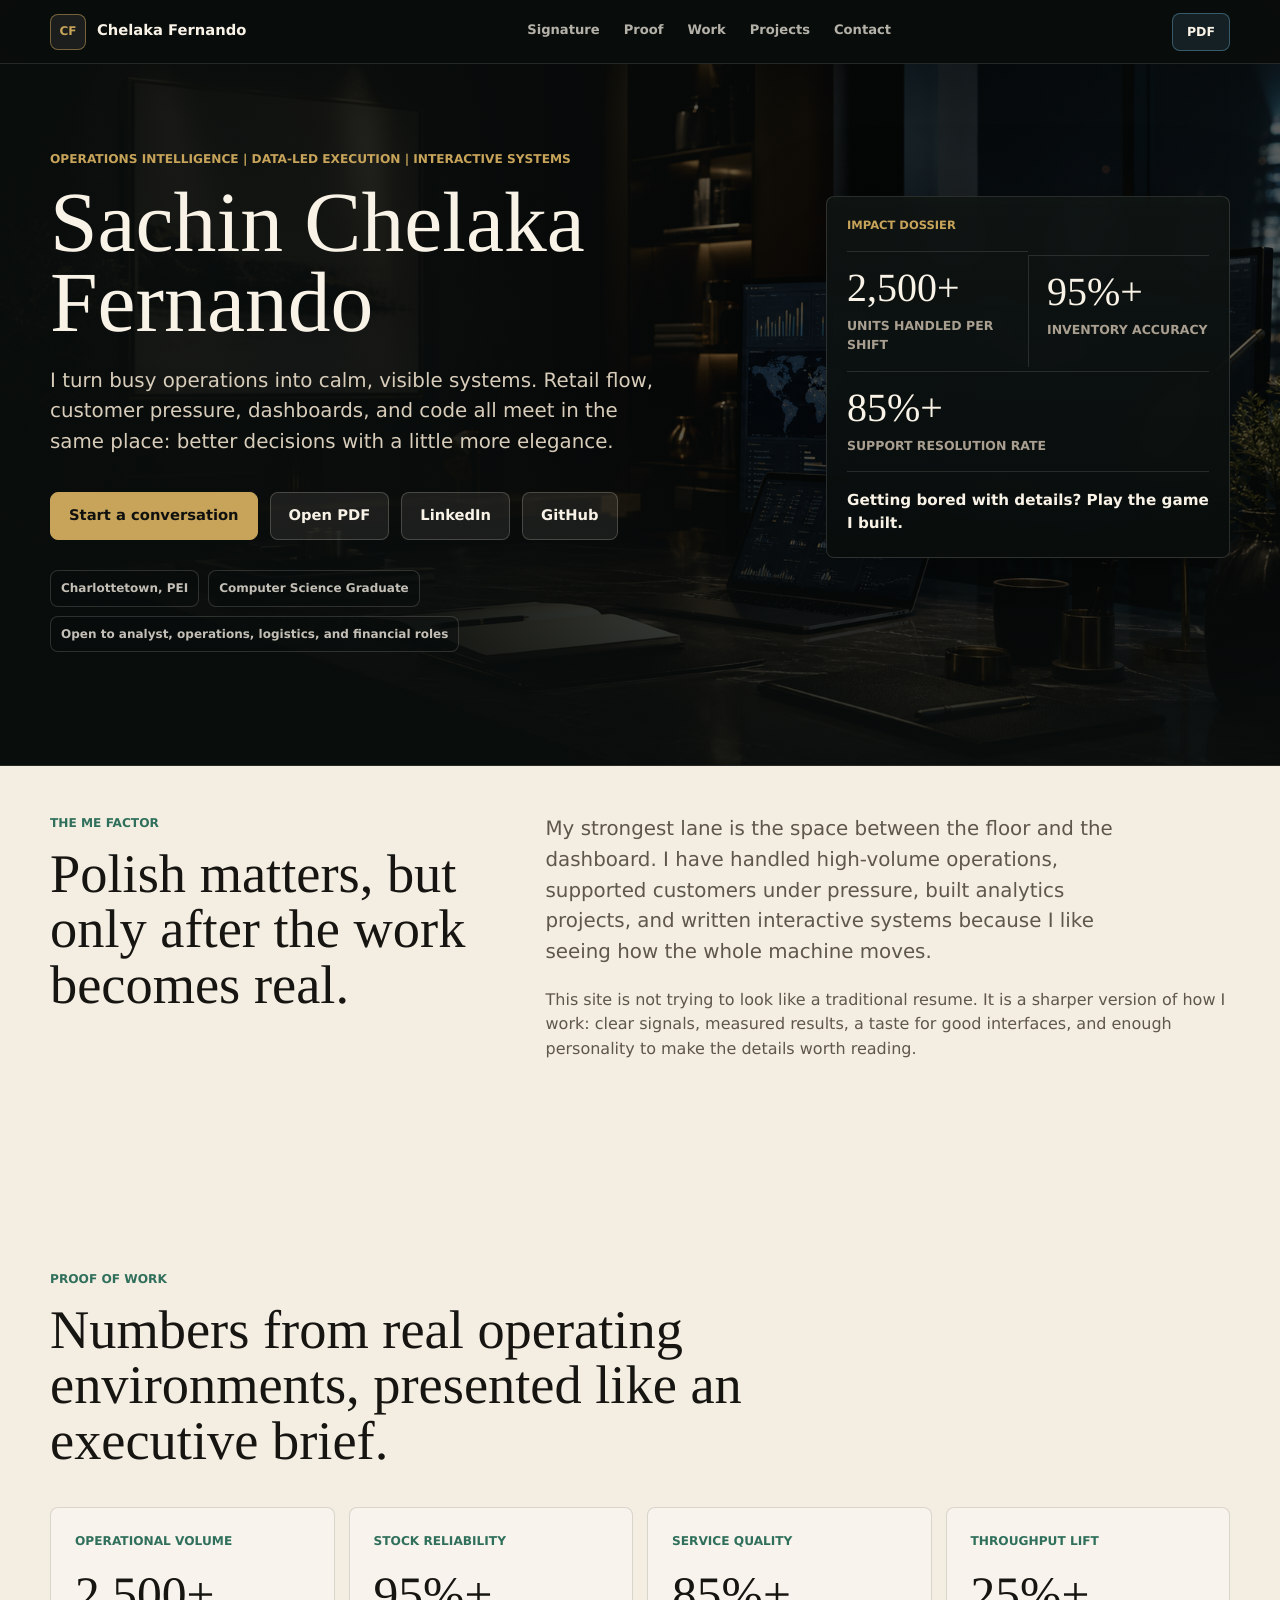
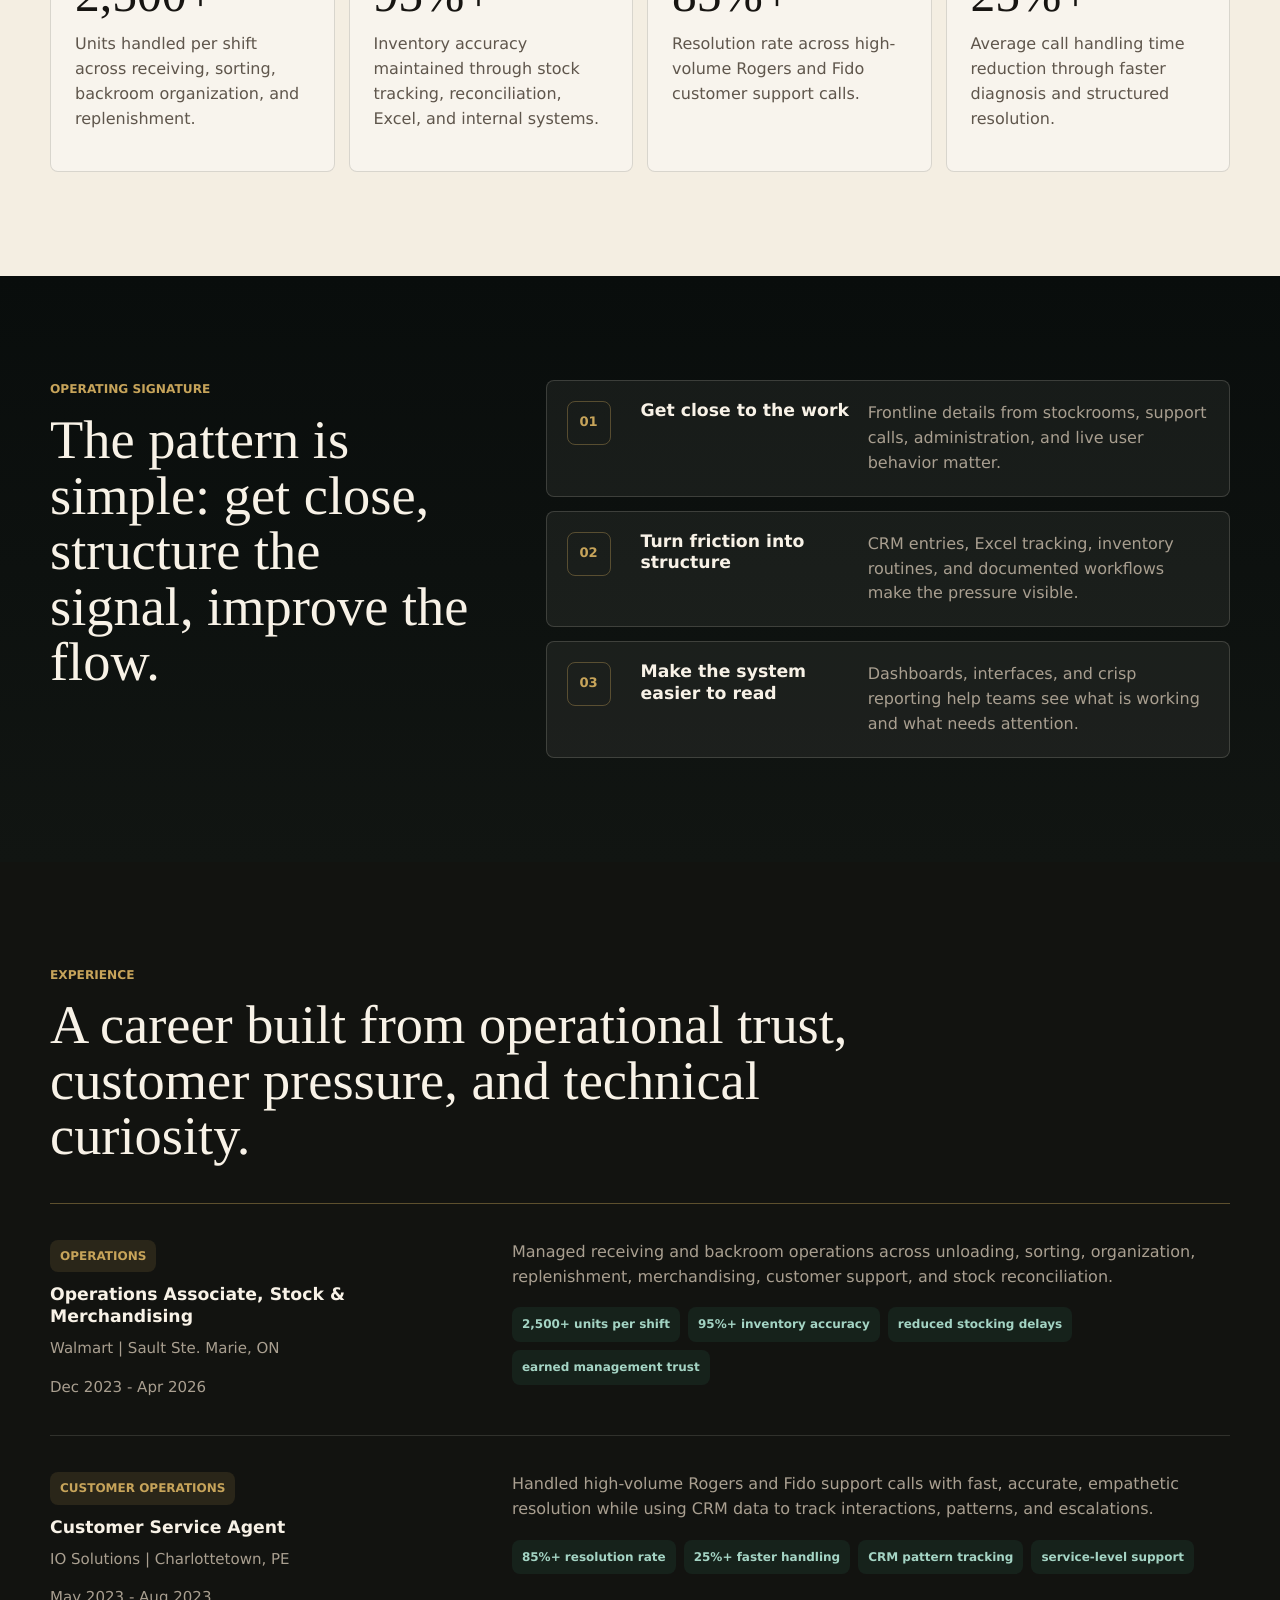
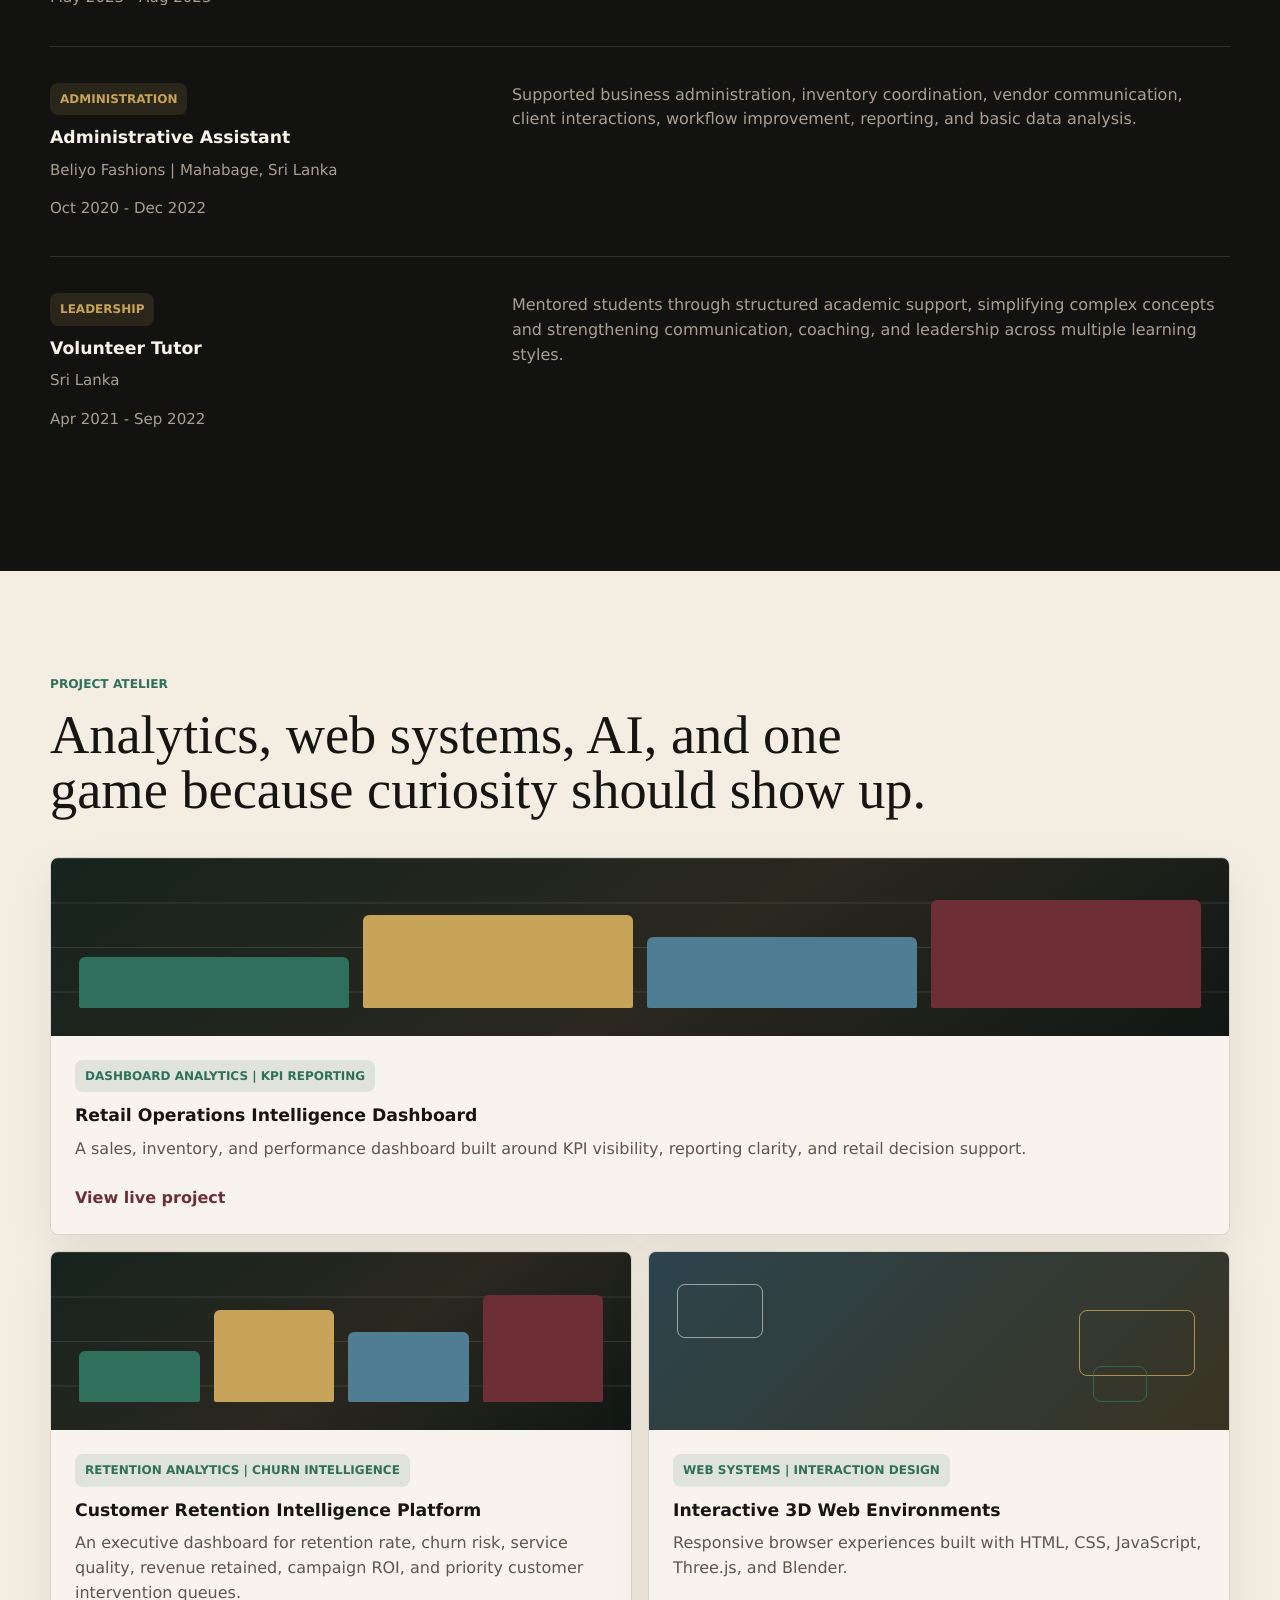
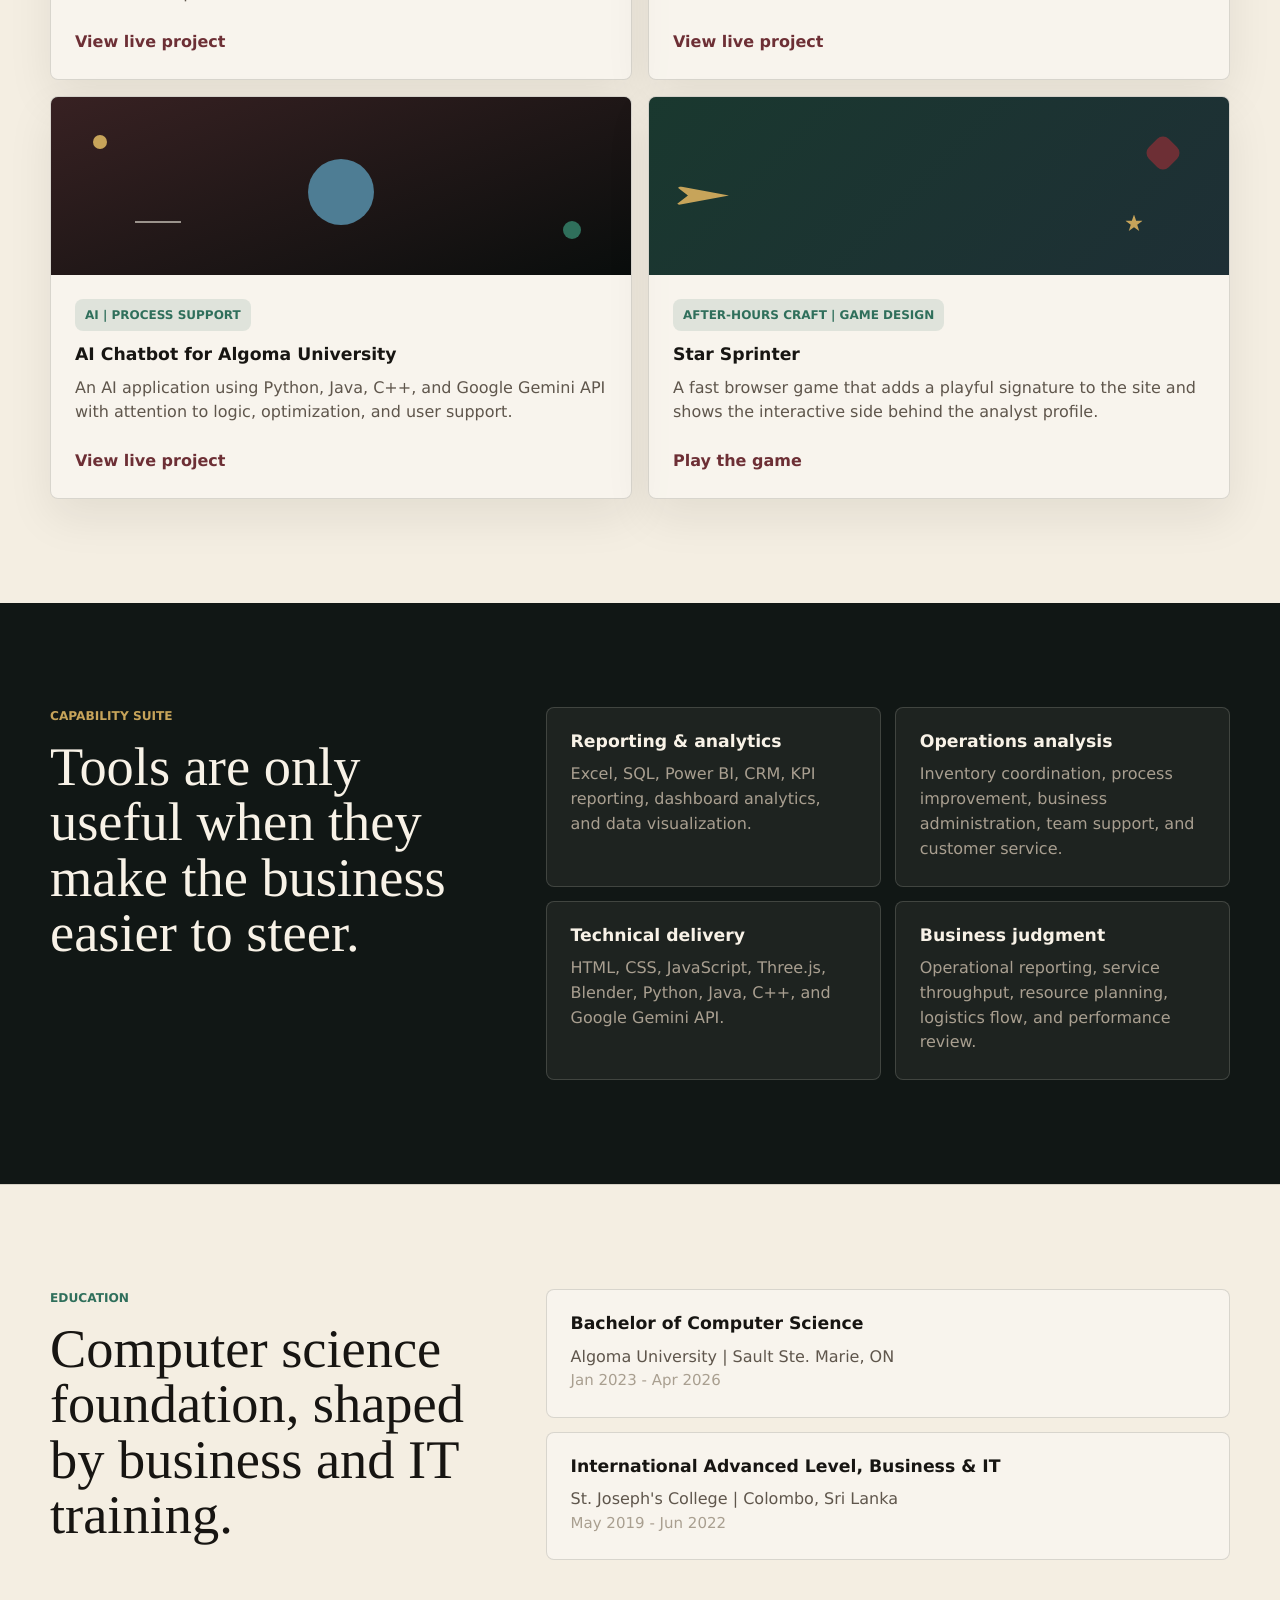
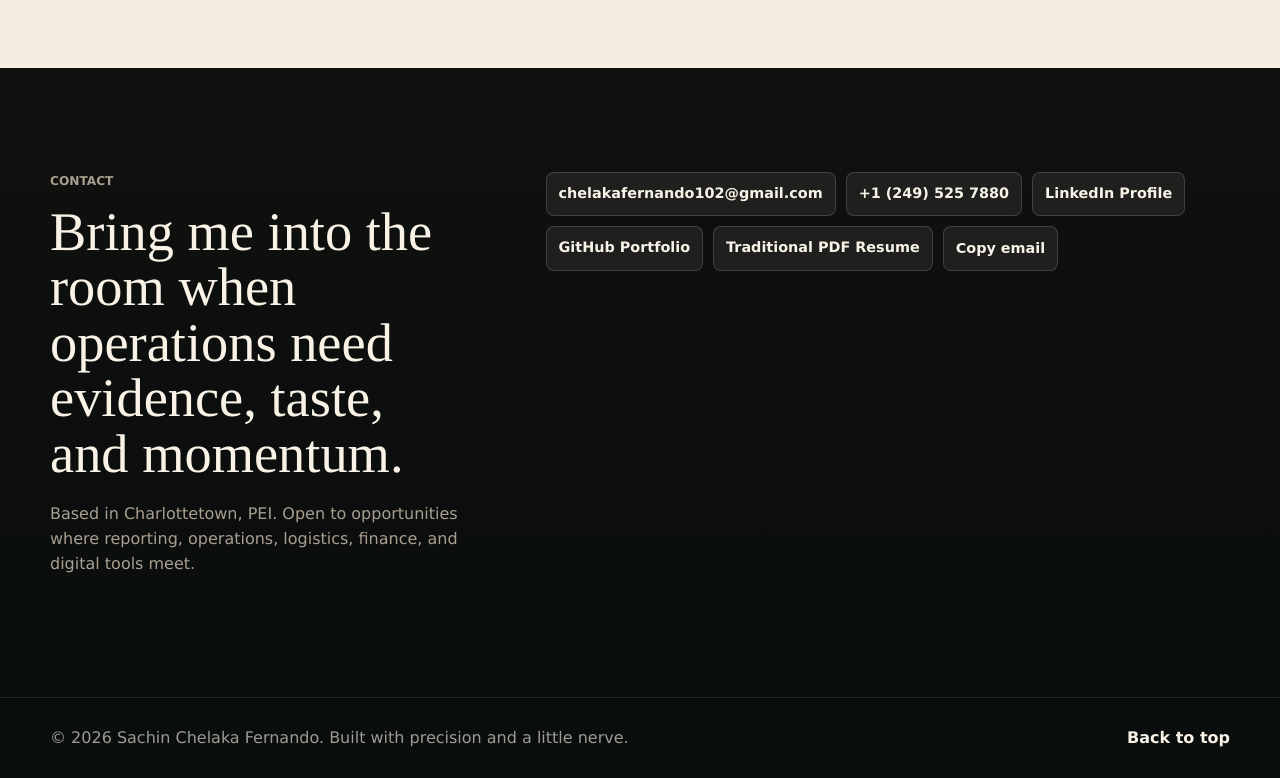
==== commit ed2cd726: "Add customer retention project card" ====
--- a/index.html
+++ b/index.html
@@ -310,6 +310,22 @@
             </article>
 
             <article class="project-card">
+              <div class="project-visual analytics-visual" aria-hidden="true">
+                <span></span><span></span><span></span><span></span>
+              </div>
+              <div class="project-content">
+                <span class="project-tag">Retention analytics | churn intelligence</span>
+                <h3>Customer Retention Intelligence Platform</h3>
+                <p>
+                  An executive dashboard for retention rate, churn risk,
+                  service quality, revenue retained, campaign ROI, and priority
+                  customer intervention queues.
+                </p>
+                <a href="https://chelakafernando102.github.io/customer-retention-intelligence-platform/index.html" target="_blank" rel="noreferrer">View live project</a>
+              </div>
+            </article>
+
+            <article class="project-card">
               <div class="project-visual systems-visual" aria-hidden="true">
                 <span></span><span></span><span></span>
               </div>
--- a/styles.css
+++ b/styles.css
@@ -169,7 +169,7 @@
 
 .hero {
   position: relative;
-  min-height: 82svh;
+  min-height: clamp(700px, 78svh, 820px);
   overflow: hidden;
   border-bottom: 1px solid rgba(248, 242, 231, 0.12);
   background: var(--night);
@@ -181,16 +181,16 @@
   width: 100%;
   height: 100%;
   object-fit: cover;
-  object-position: center;
-  filter: saturate(0.9) contrast(1.05);
+  object-position: 62% center;
+  filter: saturate(0.96) contrast(1.08) brightness(0.9);
 }
 
 .hero-shade {
   position: absolute;
   inset: 0;
   background:
-    linear-gradient(90deg, rgba(9, 13, 12, 0.92) 0%, rgba(9, 13, 12, 0.78) 38%, rgba(9, 13, 12, 0.28) 72%, rgba(9, 13, 12, 0.72) 100%),
-    linear-gradient(180deg, rgba(9, 13, 12, 0.38) 0%, rgba(9, 13, 12, 0.32) 52%, rgba(9, 13, 12, 0.92) 100%);
+    linear-gradient(90deg, rgba(9, 13, 12, 0.94) 0%, rgba(9, 13, 12, 0.84) 34%, rgba(9, 13, 12, 0.28) 68%, rgba(9, 13, 12, 0.48) 100%),
+    linear-gradient(180deg, rgba(9, 13, 12, 0.3) 0%, rgba(9, 13, 12, 0.16) 48%, rgba(9, 13, 12, 0.86) 100%);
 }
 
 .hero-inner,
@@ -204,7 +204,7 @@
   position: relative;
   z-index: 1;
   max-width: 1180px;
-  padding: 94px 0 138px;
+  padding: 86px 0 84px;
 }
 
 .eyebrow {
@@ -231,10 +231,10 @@
 }
 
 h1 {
-  max-width: 760px;
+  max-width: 660px;
   margin-bottom: 22px;
   color: var(--ink);
-  font-size: 5rem;
+  font-size: 5.35rem;
   line-height: 0.94;
 }
 
@@ -261,13 +261,14 @@
 
 .hero-lede,
 .lead {
-  max-width: 700px;
+  max-width: 610px;
   color: var(--ink-soft);
   font-size: 1.24rem;
   line-height: 1.55;
 }
 
 .hero-actions {
+  max-width: 640px;
   flex-wrap: wrap;
   gap: 12px;
   margin-top: 34px;
@@ -315,6 +316,7 @@
 }
 
 .hero-meta {
+  max-width: 640px;
   flex-wrap: wrap;
   gap: 9px;
   margin-top: 30px;
@@ -339,36 +341,58 @@
 
 .hero-proof {
   position: absolute;
-  right: 0;
-  bottom: 0;
-  left: 0;
+  top: 132px;
+  right: max(22px, calc((100vw - 1180px) / 2));
+  bottom: auto;
+  left: auto;
   z-index: 2;
   display: grid;
-  grid-template-columns: repeat(3, minmax(120px, 1fr)) minmax(220px, 1.2fr);
+  width: min(404px, calc(100% - 44px));
+  grid-template-columns: repeat(2, minmax(0, 1fr));
+  gap: 0;
+  padding: 20px;
   border: 1px solid rgba(248, 242, 231, 0.14);
-  border-bottom: 0;
-  border-radius: var(--radius) var(--radius) 0 0;
-  background: rgba(9, 13, 12, 0.76);
-  backdrop-filter: blur(18px);
+  border-radius: var(--radius);
+  background:
+    linear-gradient(180deg, rgba(17, 23, 21, 0.72), rgba(9, 13, 12, 0.82)),
+    rgba(9, 13, 12, 0.72);
+  backdrop-filter: blur(20px) saturate(130%);
   box-shadow: var(--shadow);
+}
+
+.hero-proof::before {
+  content: "Impact dossier";
+  grid-column: 1 / -1;
+  margin-bottom: 16px;
+  color: var(--brass);
+  font-size: 0.72rem;
+  font-weight: 860;
+  text-transform: uppercase;
 }
 
 .hero-proof div,
 .hero-proof a {
-  min-height: 94px;
-  padding: 18px 20px;
-  border-right: 1px solid rgba(248, 242, 231, 0.12);
-}
-
-.hero-proof div:last-of-type {
-  border-right: 1px solid rgba(248, 242, 231, 0.12);
+  min-height: 112px;
+  padding: 16px 0;
+  border-top: 1px solid rgba(248, 242, 231, 0.12);
+  border-right: 0;
+}
+
+.hero-proof div:nth-of-type(2) {
+  padding-left: 18px;
+  border-left: 1px solid rgba(248, 242, 231, 0.12);
+}
+
+.hero-proof div:nth-of-type(3) {
+  grid-column: 1 / -1;
+  min-height: 96px;
 }
 
 .hero-proof strong {
   display: block;
   color: var(--ink);
   font-family: Georgia, "Times New Roman", serif;
-  font-size: 2.2rem;
+  font-size: 2.5rem;
   font-weight: 500;
   line-height: 1;
 }
@@ -383,8 +407,11 @@
 }
 
 .hero-proof a {
+  grid-column: 1 / -1;
   display: flex;
   align-items: center;
+  min-height: 66px;
+  padding-bottom: 0;
   color: var(--ink);
   font-size: 0.95rem;
   font-weight: 780;
@@ -595,7 +622,7 @@
 
 .project-grid {
   display: grid;
-  grid-template-columns: repeat(4, minmax(0, 1fr));
+  grid-template-columns: repeat(2, minmax(0, 1fr));
   gap: 16px;
   margin-top: 38px;
 }
@@ -910,15 +937,77 @@
 }
 
 @media (max-width: 1100px) {
+  .hero {
+    min-height: 82svh;
+  }
+
+  .hero-inner {
+    padding: 72px 0 150px;
+  }
+
+  h1 {
+    max-width: 760px;
+    font-size: 4.7rem;
+  }
+
+  .hero-lede {
+    max-width: 700px;
+  }
+
+  .hero-actions,
+  .hero-meta {
+    max-width: none;
+  }
+
   .hero-proof,
   .proof-grid,
   .project-grid {
     grid-template-columns: repeat(2, minmax(0, 1fr));
   }
 
+  .hero-proof {
+    top: auto;
+    right: 0;
+    bottom: 0;
+    left: 0;
+    width: min(1180px, calc(100% - 44px));
+    padding: 0;
+    gap: 0;
+    border-bottom: 0;
+    border-radius: var(--radius) var(--radius) 0 0;
+    background: rgba(9, 13, 12, 0.76);
+  }
+
+  .hero-proof::before {
+    display: none;
+  }
+
+  .hero-proof div,
+  .hero-proof a {
+    min-height: 94px;
+    padding: 18px 20px;
+    border-top: 0;
+    border-right: 1px solid rgba(248, 242, 231, 0.12);
+  }
+
+  .hero-proof div:nth-of-type(2) {
+    padding-left: 20px;
+    border-left: 0;
+  }
+
+  .hero-proof div:nth-of-type(3) {
+    grid-column: auto;
+    min-height: 94px;
+  }
+
   .hero-proof a,
   .featured-project {
     grid-column: span 2;
+  }
+
+  .hero-proof a {
+    min-height: 94px;
+    padding: 18px 20px;
   }
 }
 
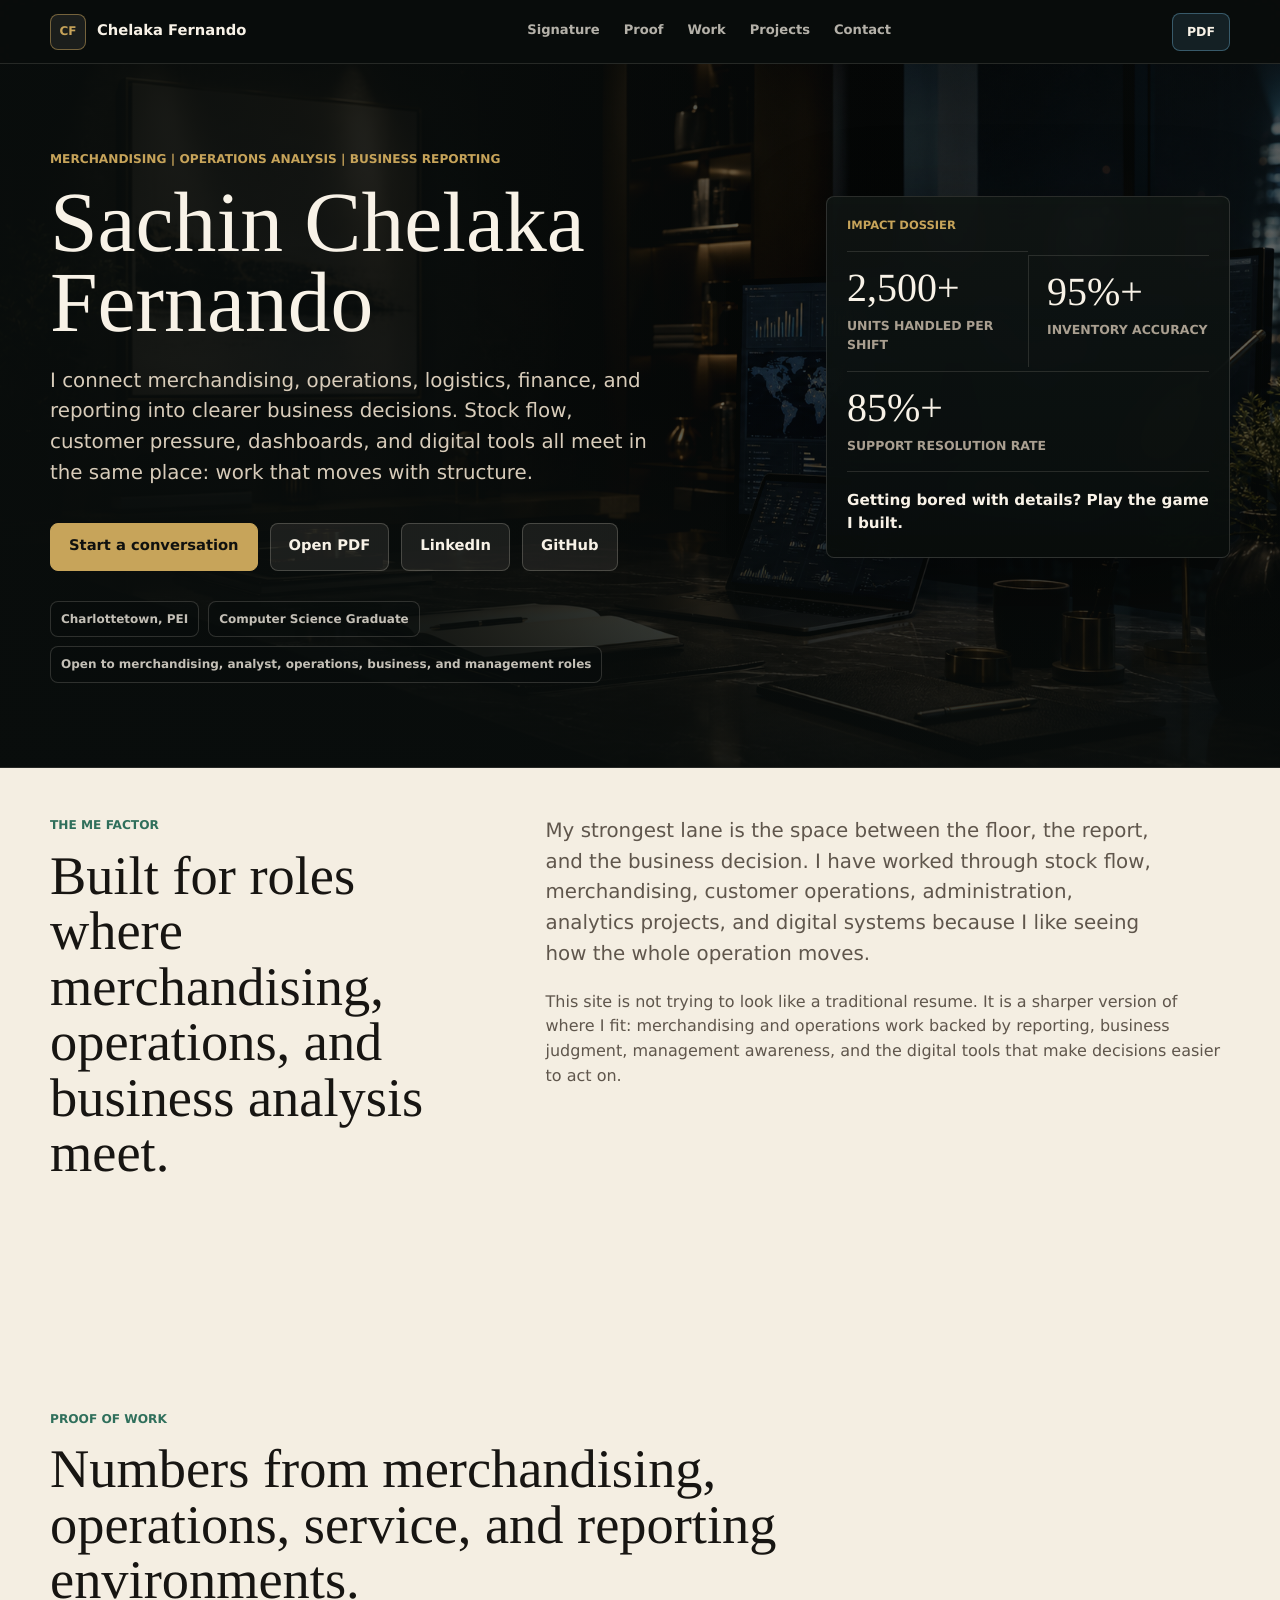
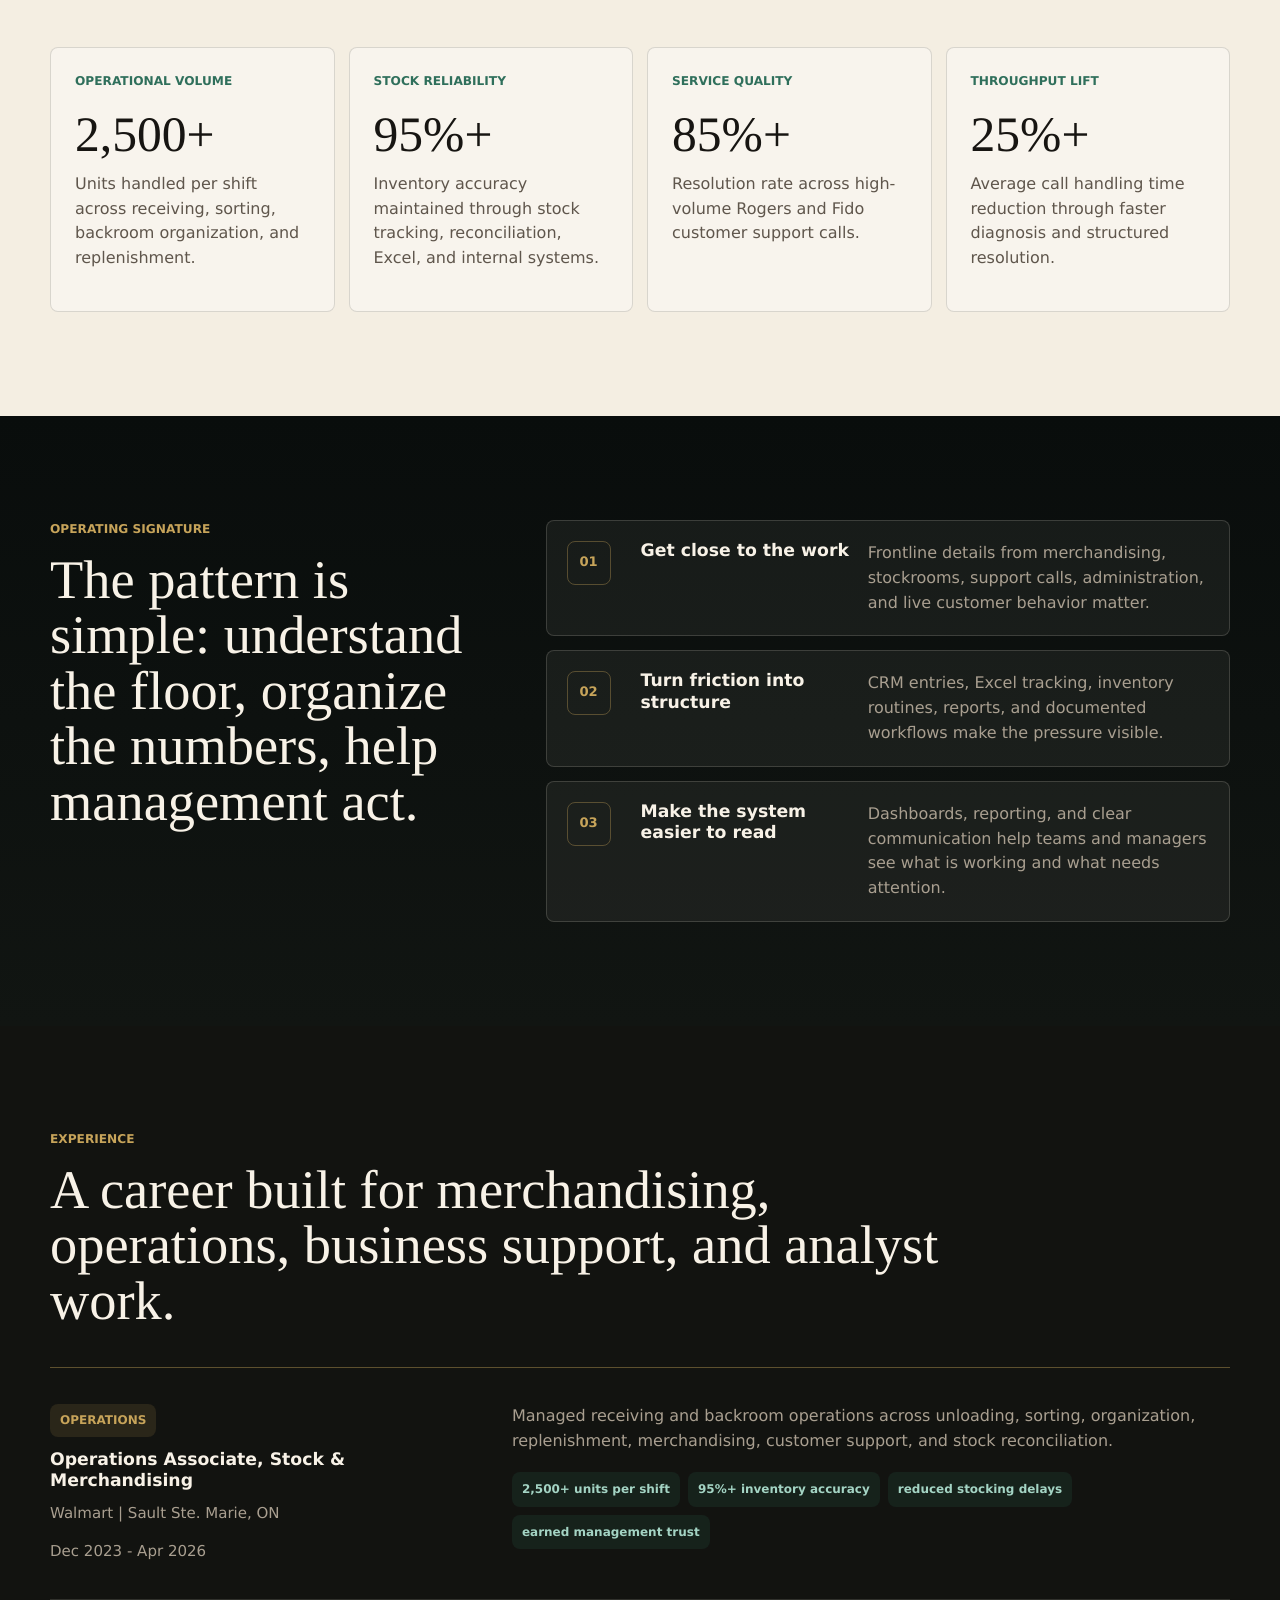
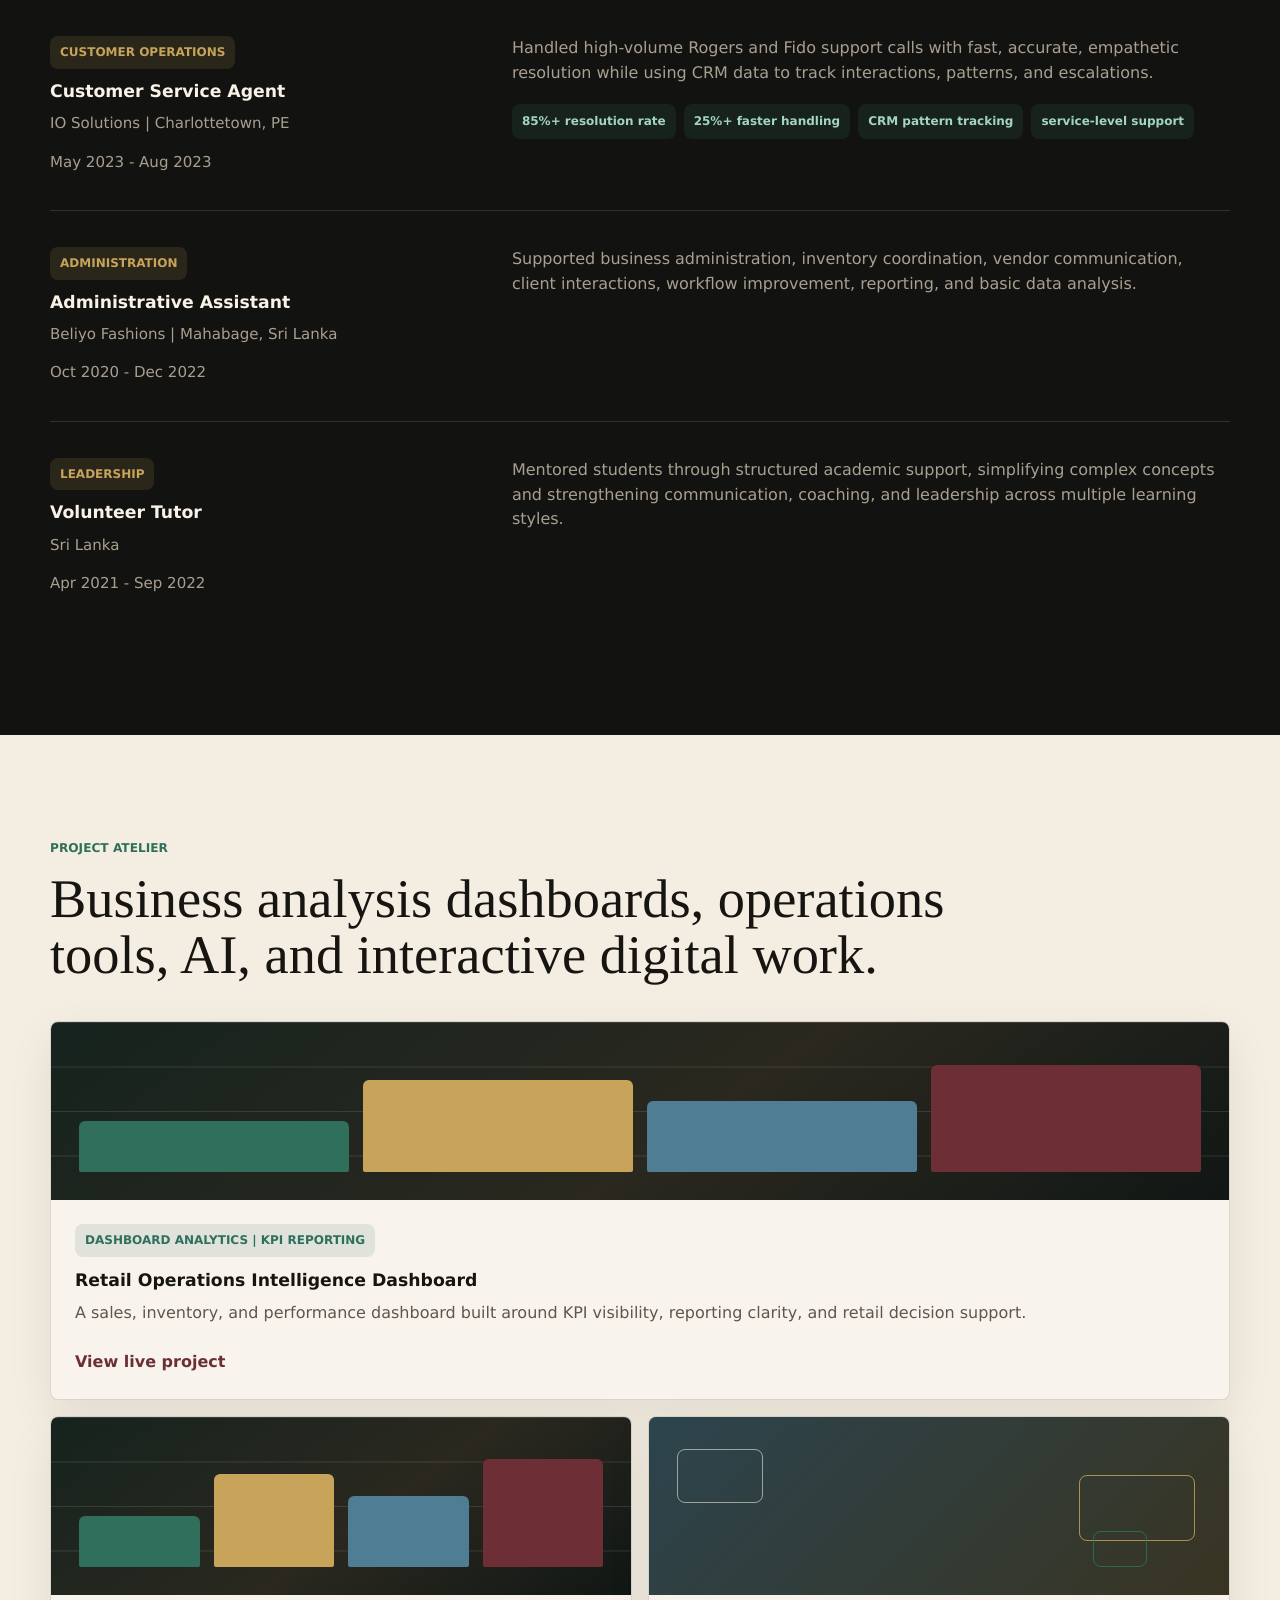
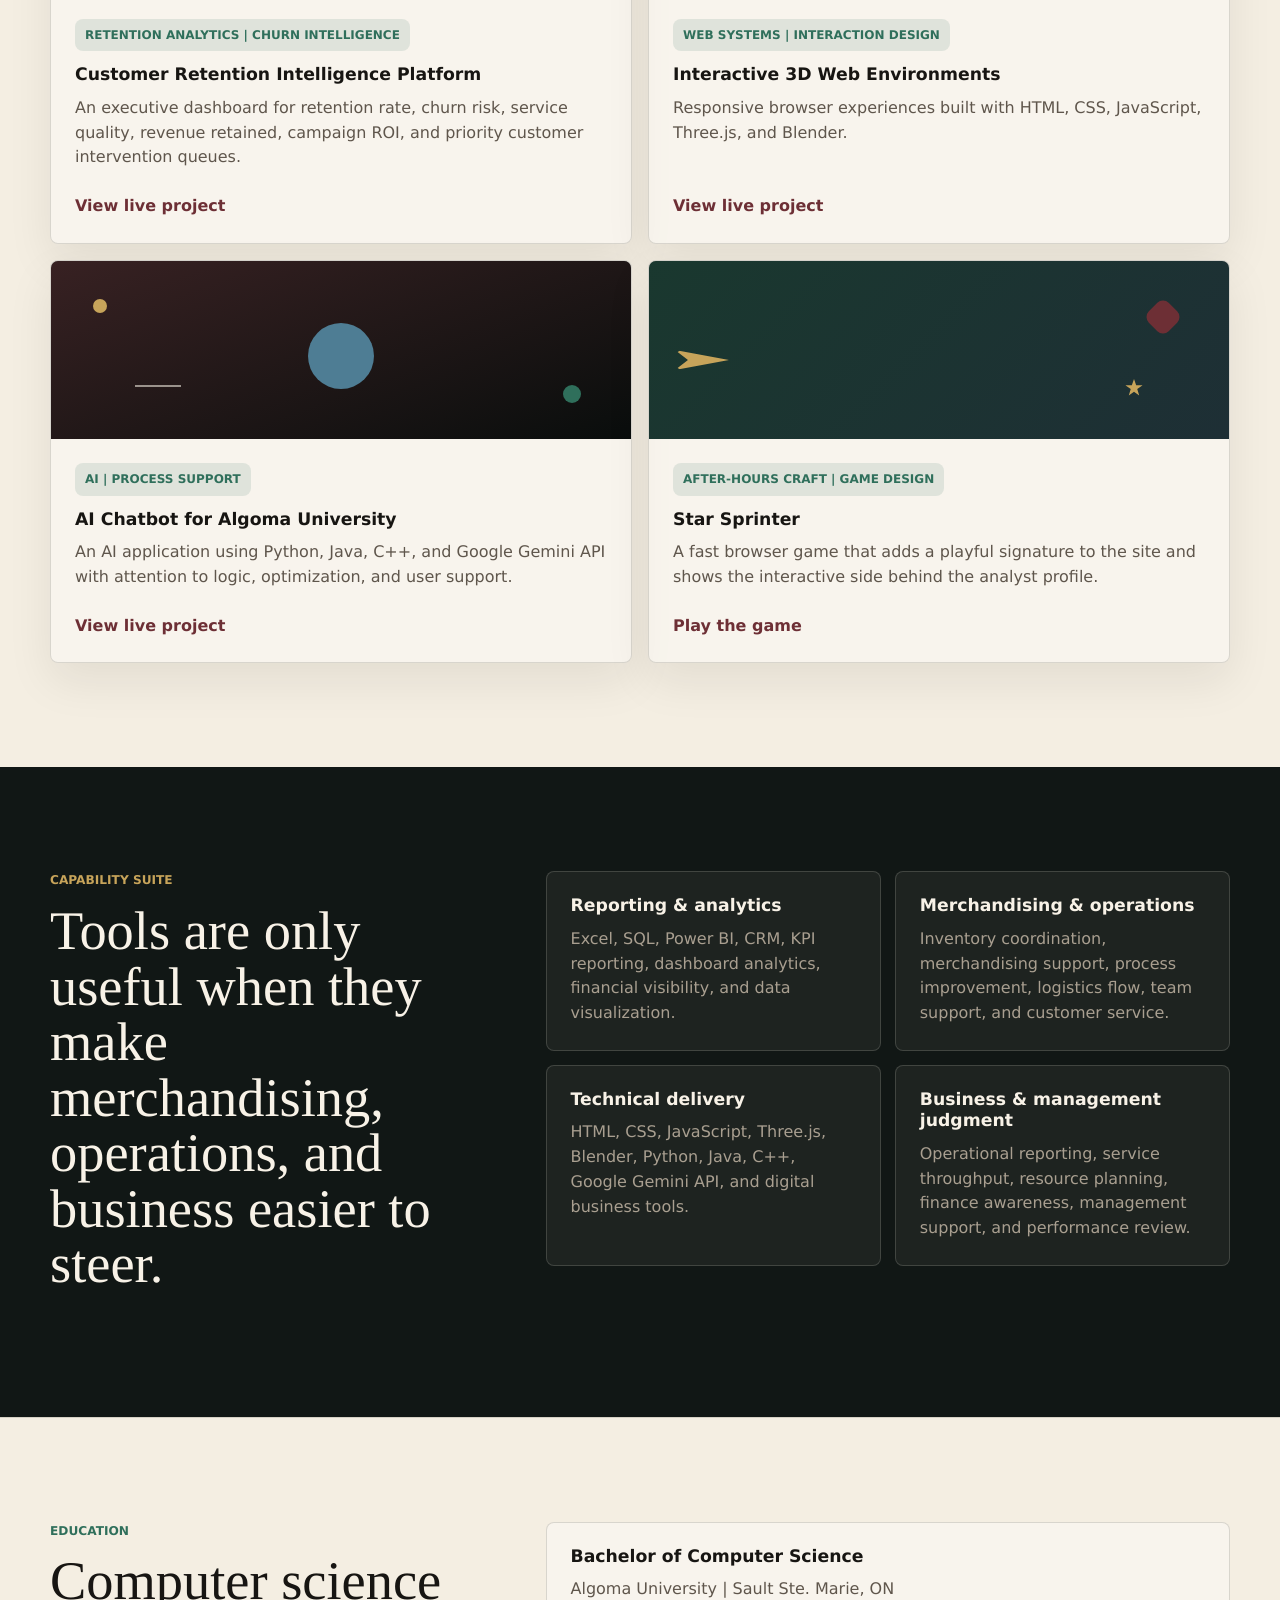
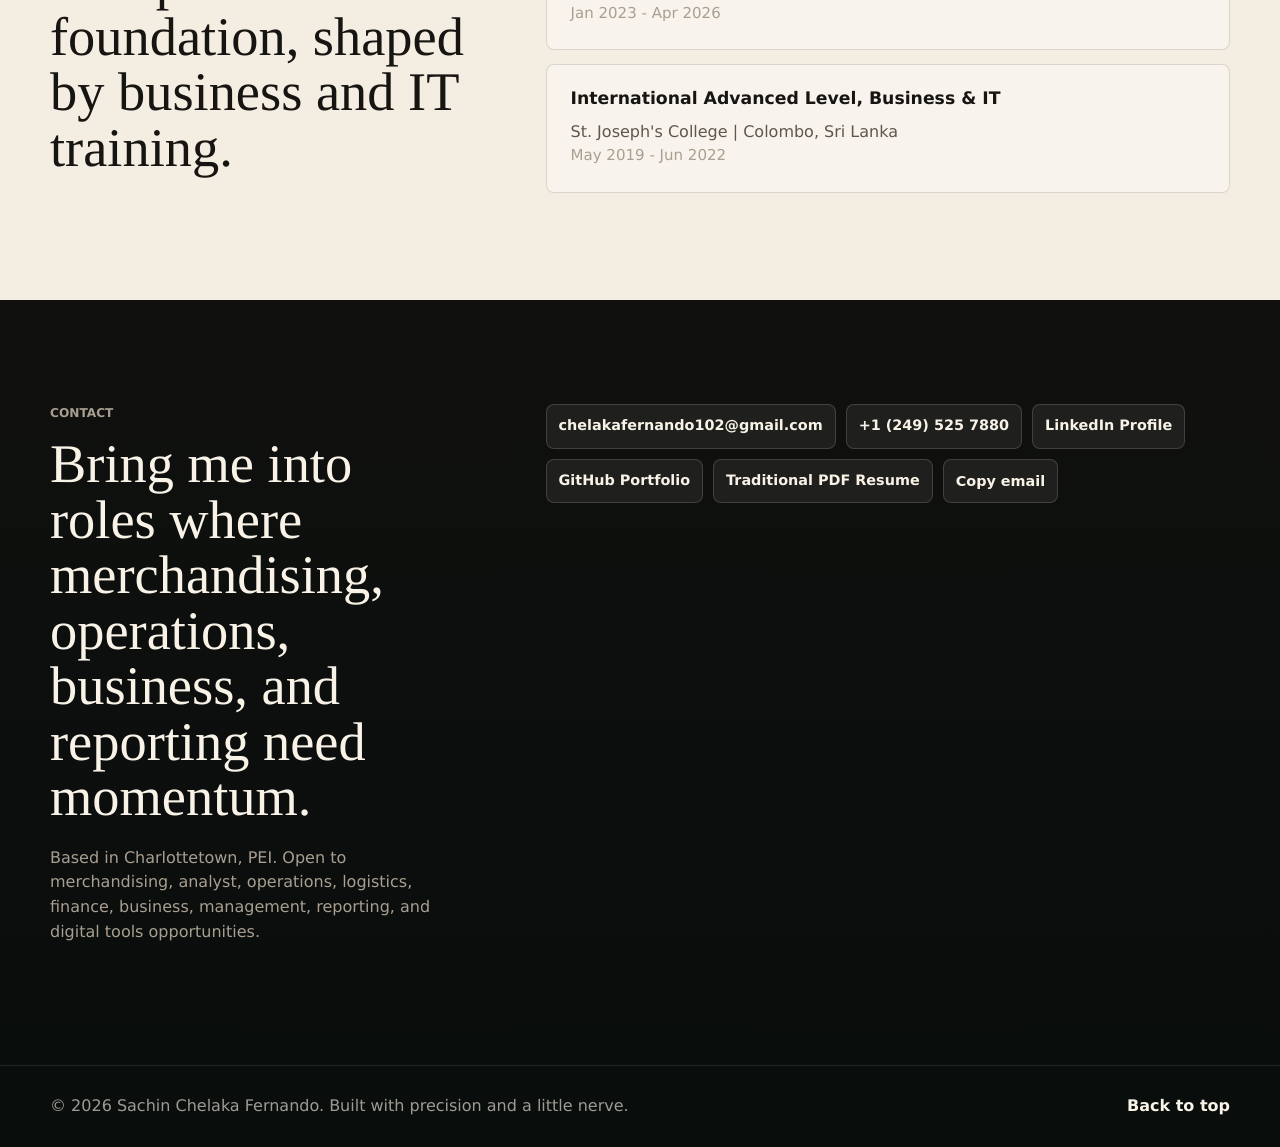
==== commit 70eeeb2c: "Reposition portfolio for merchandising and analyst roles" ====
--- a/index.html
+++ b/index.html
@@ -5,10 +5,10 @@
     <meta name="viewport" content="width=device-width, initial-scale=1" />
     <meta
       name="description"
-      content="A premium personal portfolio for Sachin Chelaka Fernando, blending operations analytics, business analysis, KPI reporting, interactive development, and the human edge behind the work."
+      content="A premium personal portfolio for Sachin Chelaka Fernando, positioned for merchandising, analyst, operations, logistics, finance, business, management, reporting, and digital tools opportunities."
     />
     <meta name="theme-color" content="#090d0c" />
-    <title>Sachin Chelaka Fernando | Operations Intelligence Portfolio</title>
+    <title>Sachin Chelaka Fernando | Merchandising &amp; Operations Analyst Portfolio</title>
     <link rel="preload" as="image" href="assets/chelaka-atelier.png" />
     <link rel="stylesheet" href="styles.css" />
     <script type="application/ld+json">
@@ -23,7 +23,7 @@
           "https://www.linkedin.com/in/chelaka-fernando",
           "https://github.com/chelakafernando102"
         ],
-        "jobTitle": "Operations Analyst and Business Analyst",
+        "jobTitle": "Merchandising, Operations, and Business Analyst",
         "address": {
           "@type": "PostalAddress",
           "addressLocality": "Charlottetown",
@@ -75,12 +75,13 @@
         <div class="hero-shade" aria-hidden="true"></div>
 
         <div class="hero-inner">
-          <p class="eyebrow">Operations intelligence | data-led execution | interactive systems</p>
+          <p class="eyebrow">Merchandising | operations analysis | business reporting</p>
           <h1 id="hero-title">Sachin Chelaka Fernando</h1>
           <p class="hero-lede">
-            I turn busy operations into calm, visible systems. Retail flow,
-            customer pressure, dashboards, and code all meet in the same place:
-            better decisions with a little more elegance.
+            I connect merchandising, operations, logistics, finance, and
+            reporting into clearer business decisions. Stock flow, customer
+            pressure, dashboards, and digital tools all meet in the same place:
+            work that moves with structure.
           </p>
 
           <div class="hero-actions" aria-label="Primary links">
@@ -93,7 +94,7 @@
           <div class="hero-meta" aria-label="Candidate snapshot">
             <span>Charlottetown, PEI</span>
             <span>Computer Science Graduate</span>
-            <span>Open to analyst, operations, logistics, and financial roles</span>
+            <span>Open to merchandising, analyst, operations, business, and management roles</span>
           </div>
         </div>
 
@@ -120,21 +121,22 @@
         <div class="section-inner intro-grid">
           <div class="section-heading">
             <p class="eyebrow">The me factor</p>
-            <h2 id="signature-title">Polish matters, but only after the work becomes real.</h2>
+            <h2 id="signature-title">Built for roles where merchandising, operations, and business analysis meet.</h2>
           </div>
 
           <div class="intro-copy">
             <p class="lead">
-              My strongest lane is the space between the floor and the dashboard.
-              I have handled high-volume operations, supported customers under
-              pressure, built analytics projects, and written interactive systems
-              because I like seeing how the whole machine moves.
+              My strongest lane is the space between the floor, the report, and
+              the business decision. I have worked through stock flow,
+              merchandising, customer operations, administration, analytics
+              projects, and digital systems because I like seeing how the whole
+              operation moves.
             </p>
             <p>
               This site is not trying to look like a traditional resume. It is a
-              sharper version of how I work: clear signals, measured results, a
-              taste for good interfaces, and enough personality to make the
-              details worth reading.
+              sharper version of where I fit: merchandising and operations work
+              backed by reporting, business judgment, management awareness, and
+              the digital tools that make decisions easier to act on.
             </p>
           </div>
         </div>
@@ -144,7 +146,7 @@
         <div class="section-inner">
           <div class="section-heading wide-heading">
             <p class="eyebrow">Proof of work</p>
-            <h2 id="proof-title">Numbers from real operating environments, presented like an executive brief.</h2>
+            <h2 id="proof-title">Numbers from merchandising, operations, service, and reporting environments.</h2>
           </div>
 
           <div class="proof-grid">
@@ -176,24 +178,24 @@
         <div class="section-inner method-grid">
           <div class="section-heading">
             <p class="eyebrow">Operating signature</p>
-            <h2 id="method-title">The pattern is simple: get close, structure the signal, improve the flow.</h2>
+            <h2 id="method-title">The pattern is simple: understand the floor, organize the numbers, help management act.</h2>
           </div>
 
           <div class="method-list" aria-label="Operating method">
             <article>
               <span>01</span>
               <h3>Get close to the work</h3>
-              <p>Frontline details from stockrooms, support calls, administration, and live user behavior matter.</p>
+              <p>Frontline details from merchandising, stockrooms, support calls, administration, and live customer behavior matter.</p>
             </article>
             <article>
               <span>02</span>
               <h3>Turn friction into structure</h3>
-              <p>CRM entries, Excel tracking, inventory routines, and documented workflows make the pressure visible.</p>
+              <p>CRM entries, Excel tracking, inventory routines, reports, and documented workflows make the pressure visible.</p>
             </article>
             <article>
               <span>03</span>
               <h3>Make the system easier to read</h3>
-              <p>Dashboards, interfaces, and crisp reporting help teams see what is working and what needs attention.</p>
+              <p>Dashboards, reporting, and clear communication help teams and managers see what is working and what needs attention.</p>
             </article>
           </div>
         </div>
@@ -203,7 +205,7 @@
         <div class="section-inner">
           <div class="section-heading wide-heading">
             <p class="eyebrow">Experience</p>
-            <h2 id="work-title">A career built from operational trust, customer pressure, and technical curiosity.</h2>
+            <h2 id="work-title">A career built for merchandising, operations, business support, and analyst work.</h2>
           </div>
 
           <div class="timeline">
@@ -290,7 +292,7 @@
         <div class="section-inner">
           <div class="section-heading wide-heading">
             <p class="eyebrow">Project atelier</p>
-            <h2 id="projects-title">Analytics, web systems, AI, and one game because curiosity should show up.</h2>
+            <h2 id="projects-title">Business analysis dashboards, operations tools, AI, and interactive digital work.</h2>
           </div>
 
           <div class="project-grid">
@@ -377,25 +379,25 @@
         <div class="section-inner capability-grid">
           <div class="section-heading">
             <p class="eyebrow">Capability suite</p>
-            <h2 id="capabilities-title">Tools are only useful when they make the business easier to steer.</h2>
+            <h2 id="capabilities-title">Tools are only useful when they make merchandising, operations, and business easier to steer.</h2>
           </div>
 
           <div class="capability-list">
             <article>
               <h3>Reporting &amp; analytics</h3>
-              <p>Excel, SQL, Power BI, CRM, KPI reporting, dashboard analytics, and data visualization.</p>
-            </article>
-            <article>
-              <h3>Operations analysis</h3>
-              <p>Inventory coordination, process improvement, business administration, team support, and customer service.</p>
+              <p>Excel, SQL, Power BI, CRM, KPI reporting, dashboard analytics, financial visibility, and data visualization.</p>
+            </article>
+            <article>
+              <h3>Merchandising &amp; operations</h3>
+              <p>Inventory coordination, merchandising support, process improvement, logistics flow, team support, and customer service.</p>
             </article>
             <article>
               <h3>Technical delivery</h3>
-              <p>HTML, CSS, JavaScript, Three.js, Blender, Python, Java, C++, and Google Gemini API.</p>
-            </article>
-            <article>
-              <h3>Business judgment</h3>
-              <p>Operational reporting, service throughput, resource planning, logistics flow, and performance review.</p>
+              <p>HTML, CSS, JavaScript, Three.js, Blender, Python, Java, C++, Google Gemini API, and digital business tools.</p>
+            </article>
+            <article>
+              <h3>Business &amp; management judgment</h3>
+              <p>Operational reporting, service throughput, resource planning, finance awareness, management support, and performance review.</p>
             </article>
           </div>
         </div>
@@ -427,10 +429,11 @@
         <div class="section-inner contact-grid">
           <div class="section-heading">
             <p class="eyebrow">Contact</p>
-            <h2 id="contact-title">Bring me into the room when operations need evidence, taste, and momentum.</h2>
+            <h2 id="contact-title">Bring me into roles where merchandising, operations, business, and reporting need momentum.</h2>
             <p>
-              Based in Charlottetown, PEI. Open to opportunities where reporting,
-              operations, logistics, finance, and digital tools meet.
+              Based in Charlottetown, PEI. Open to merchandising, analyst,
+              operations, logistics, finance, business, management, reporting,
+              and digital tools opportunities.
             </p>
           </div>
 
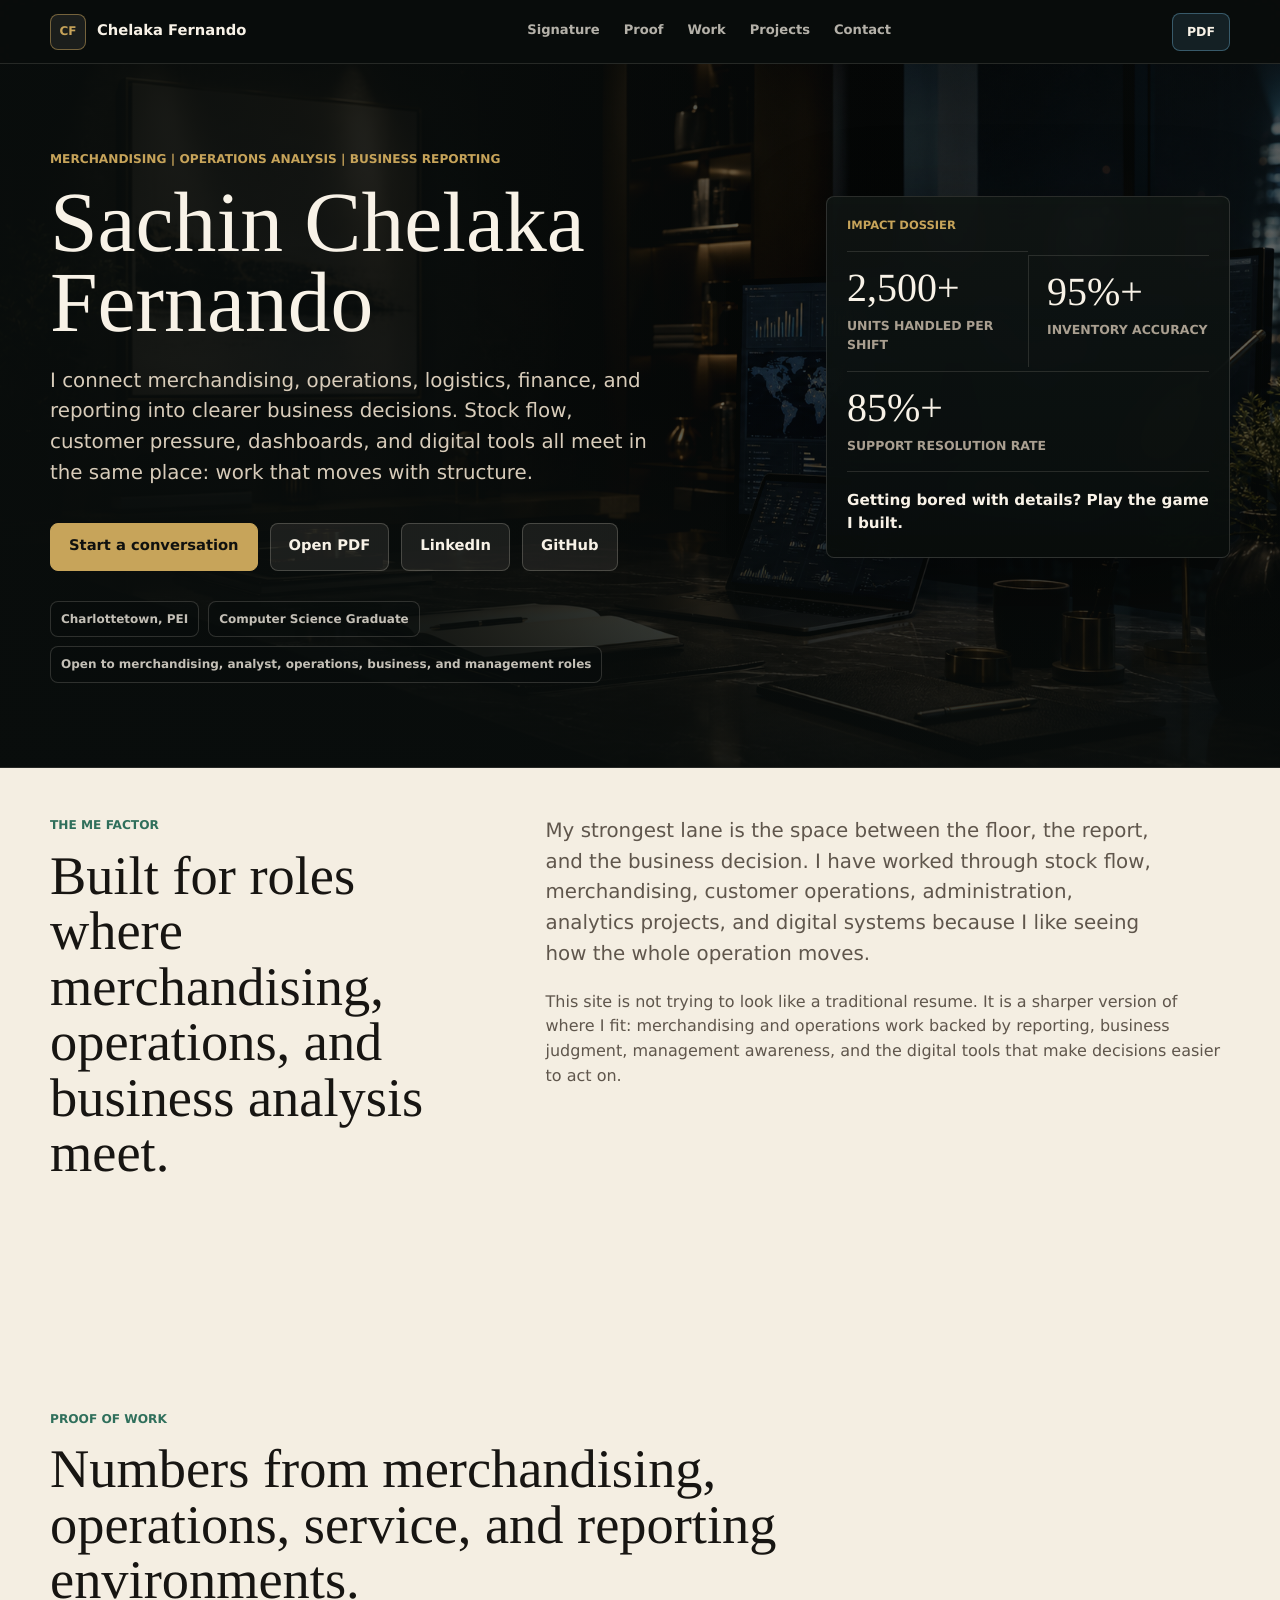
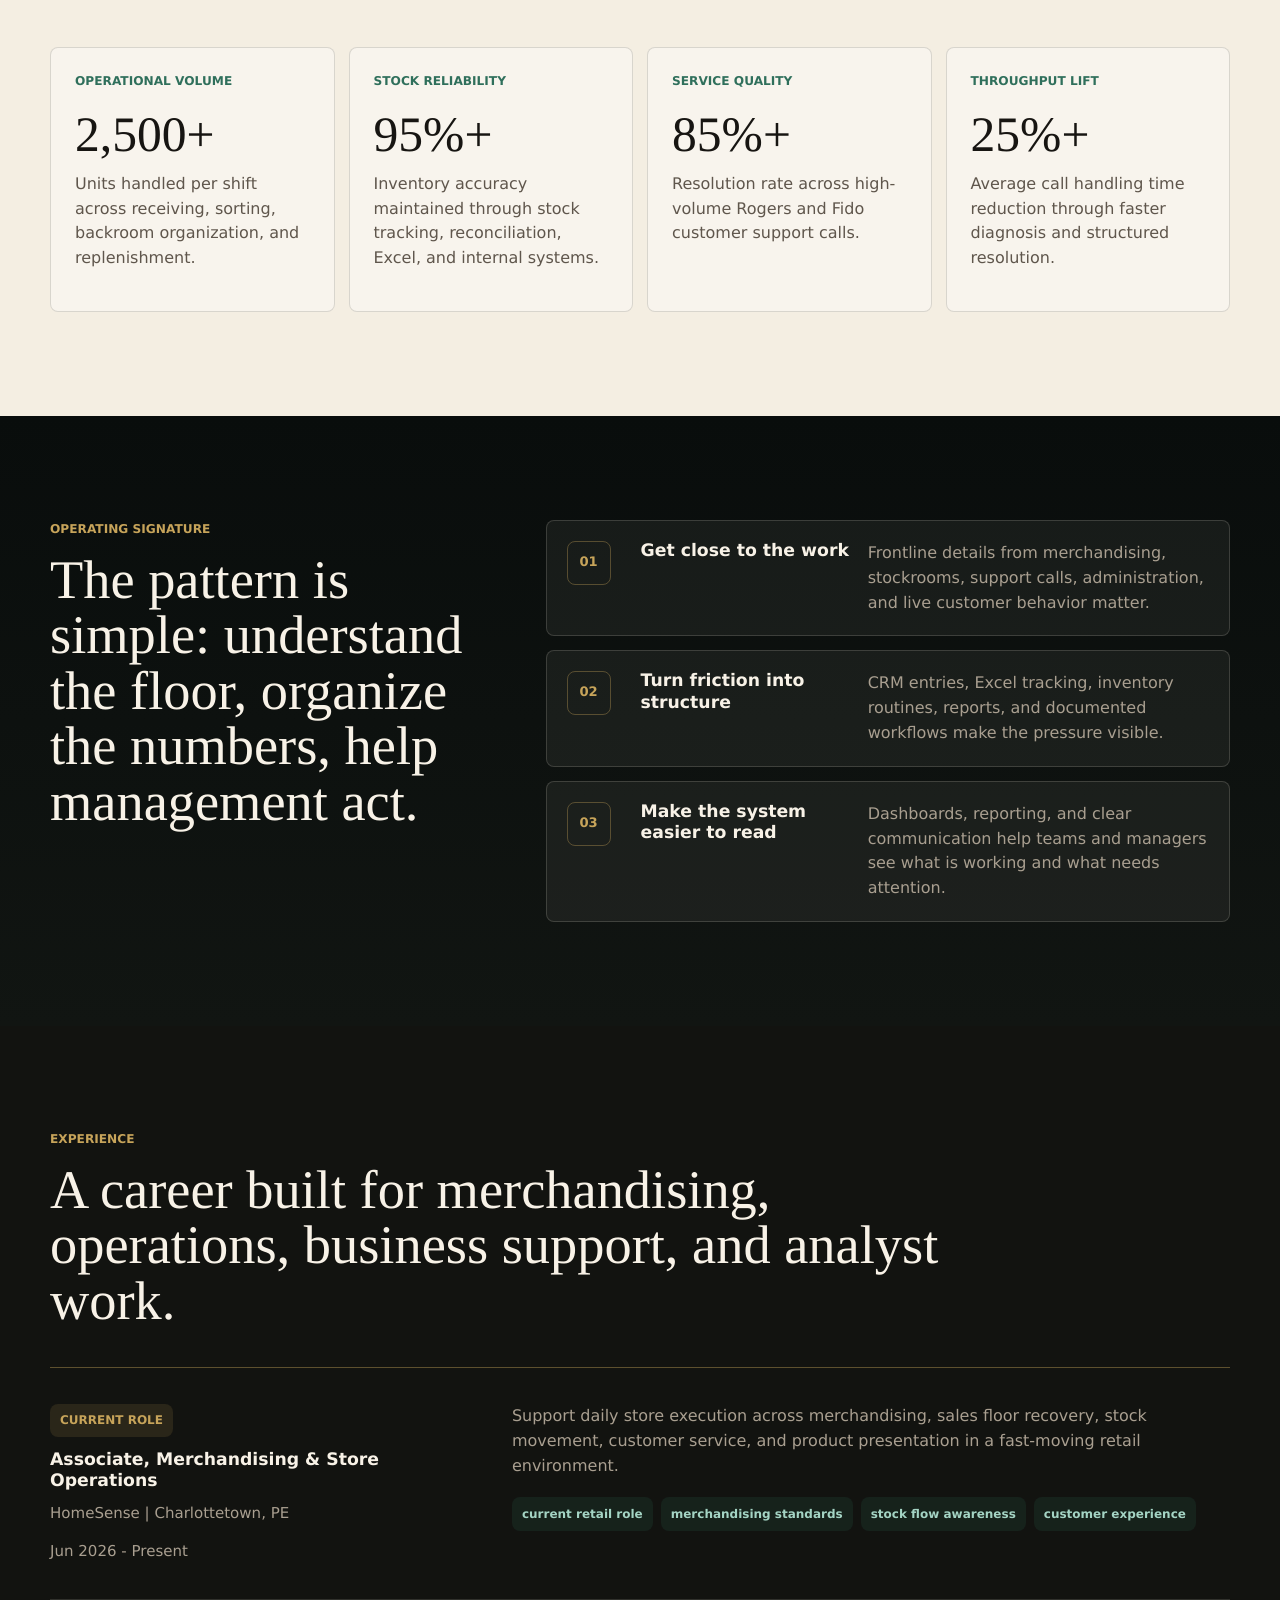
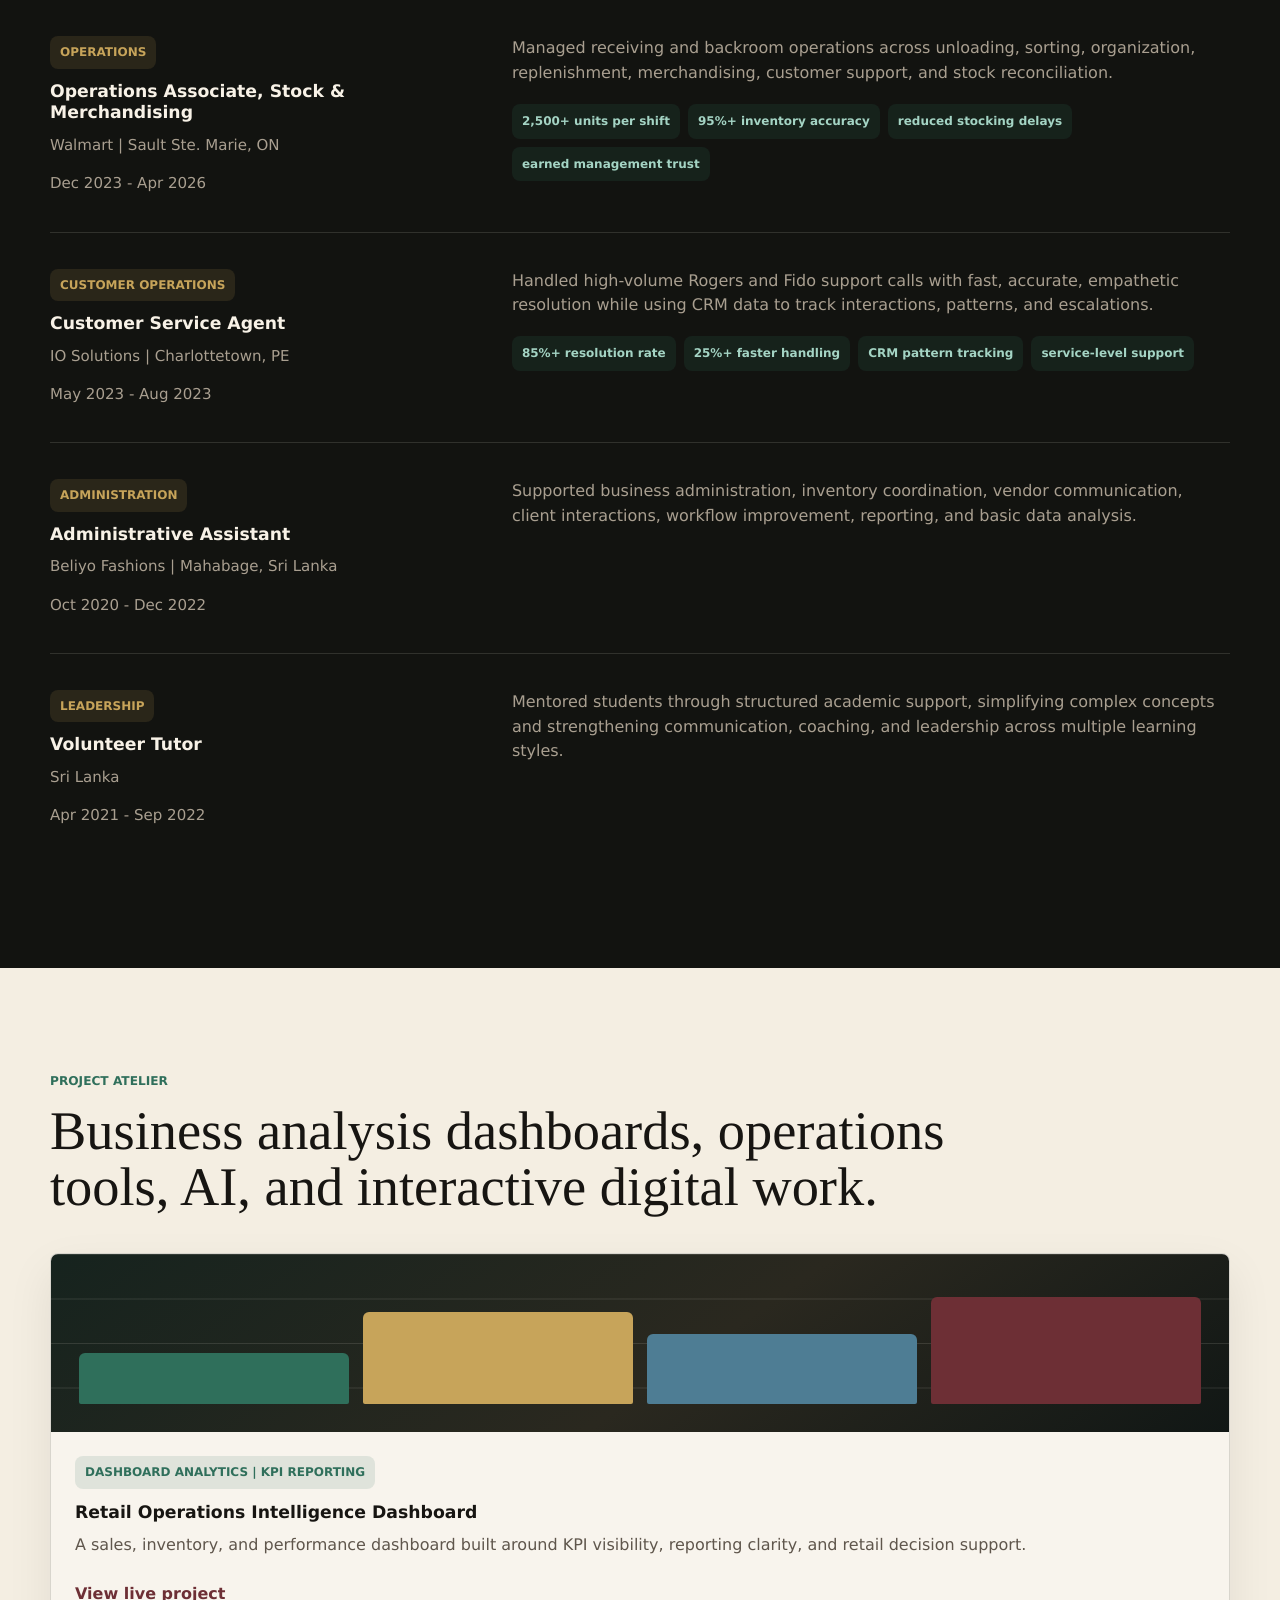
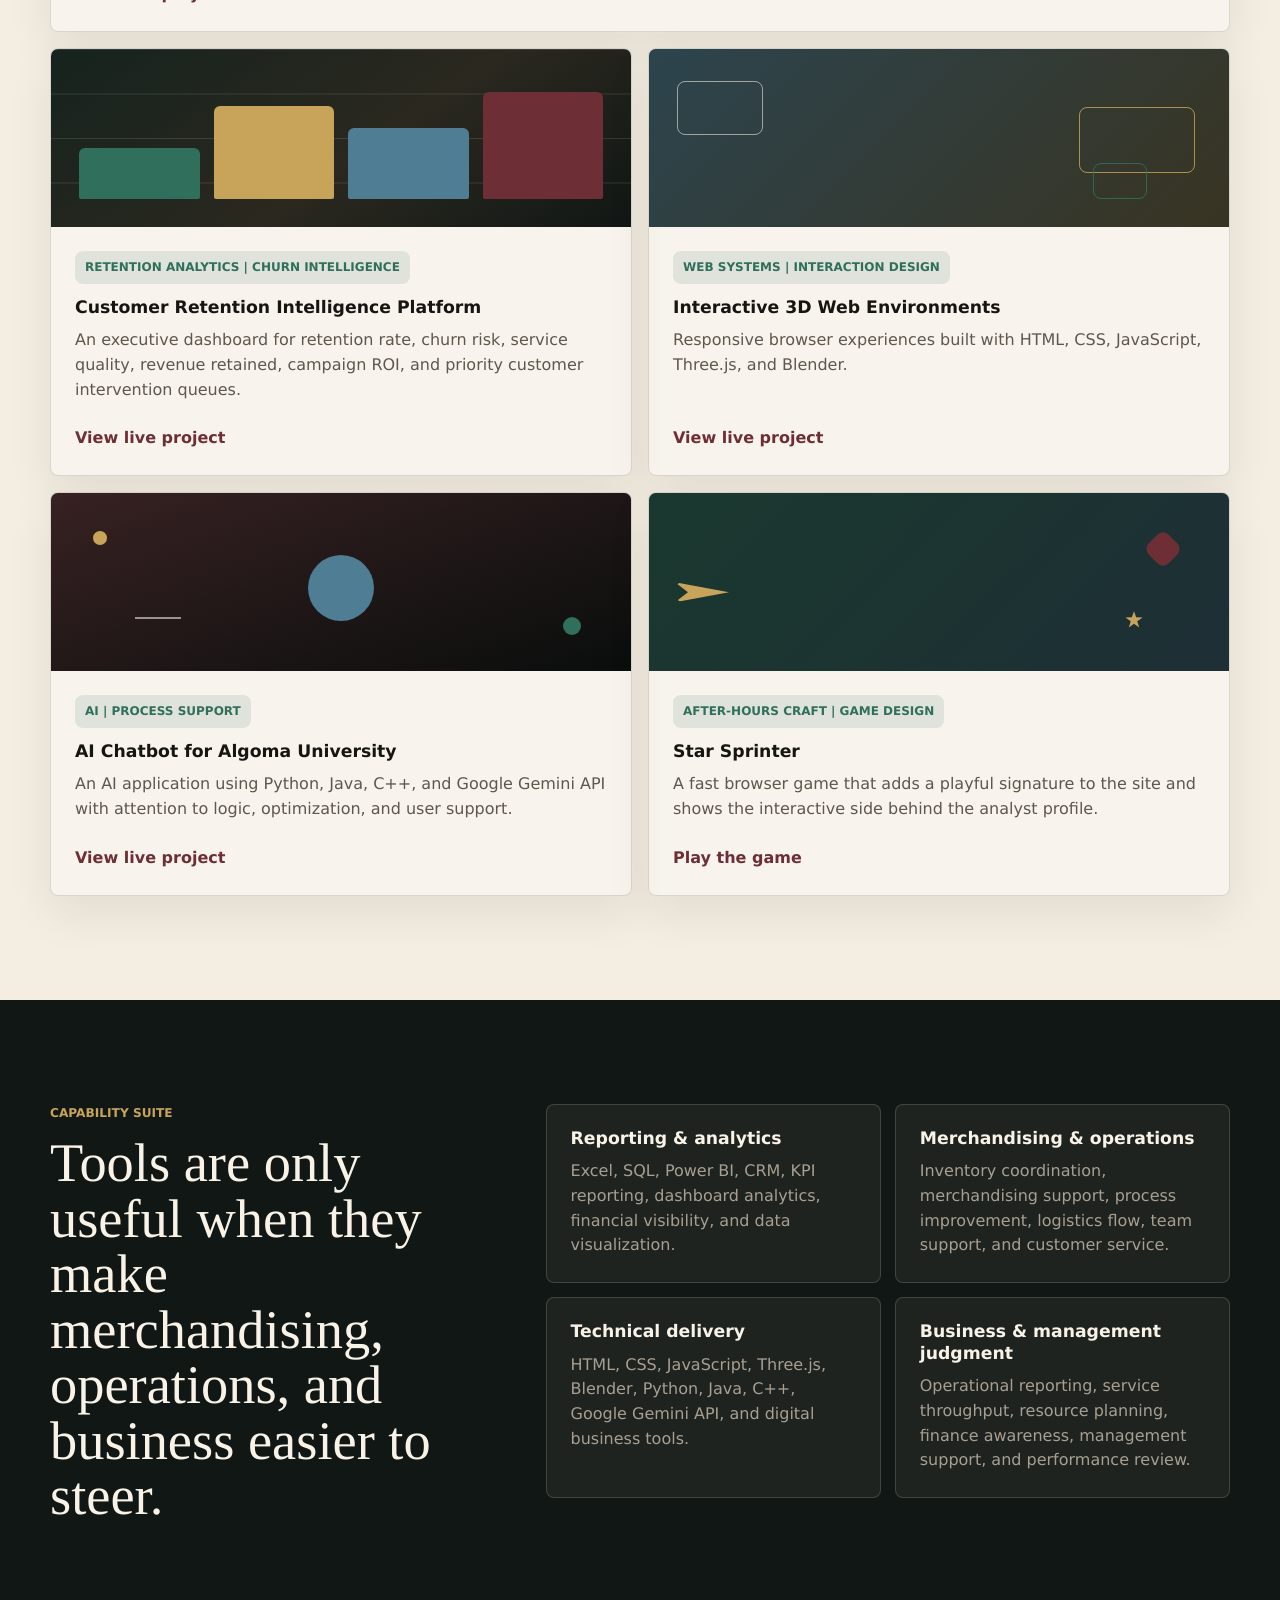
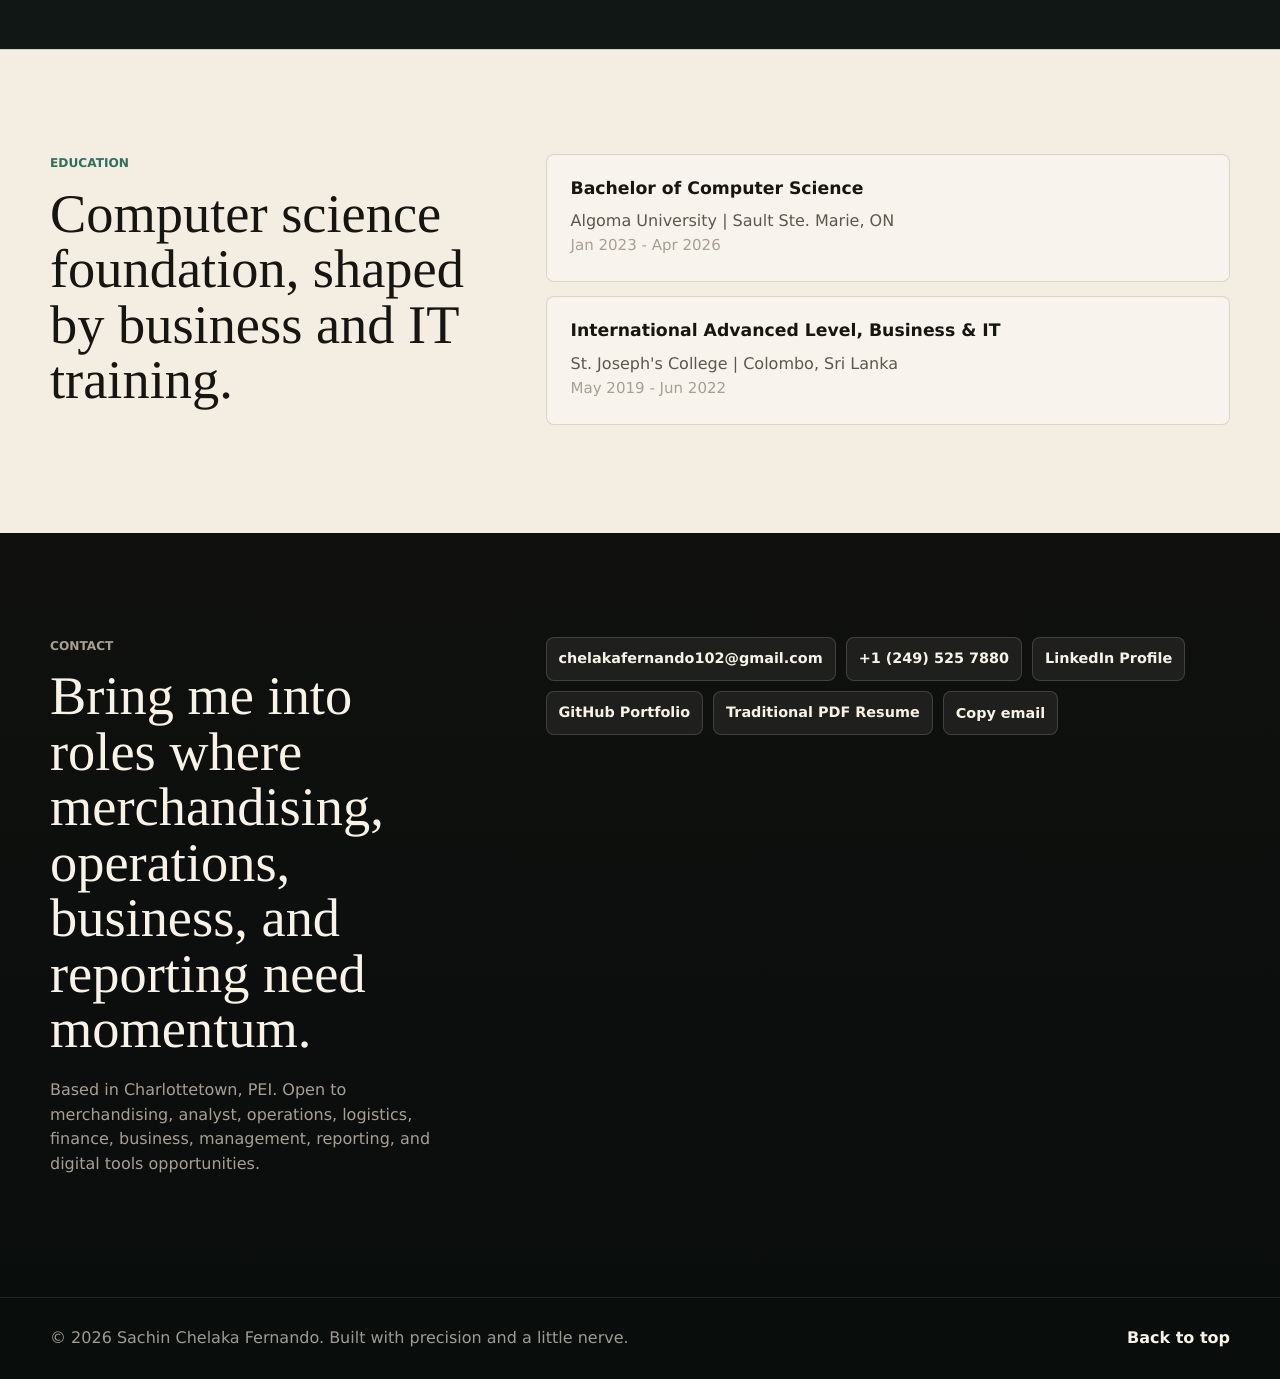
==== commit 1ac2a061: "Add current HomeSense experience" ====
--- a/index.html
+++ b/index.html
@@ -211,6 +211,28 @@
           <div class="timeline">
             <article class="timeline-item">
               <div class="timeline-meta">
+                <span>Current role</span>
+                <h3>Associate, Merchandising &amp; Store Operations</h3>
+                <p>HomeSense | Charlottetown, PE</p>
+                <time datetime="2026-06">Jun 2026 - Present</time>
+              </div>
+              <div class="timeline-body">
+                <p>
+                  Support daily store execution across merchandising, sales floor
+                  recovery, stock movement, customer service, and product
+                  presentation in a fast-moving retail environment.
+                </p>
+                <div class="detail-tags" aria-label="HomeSense highlights">
+                  <span>current retail role</span>
+                  <span>merchandising standards</span>
+                  <span>stock flow awareness</span>
+                  <span>customer experience</span>
+                </div>
+              </div>
+            </article>
+
+            <article class="timeline-item">
+              <div class="timeline-meta">
                 <span>Operations</span>
                 <h3>Operations Associate, Stock &amp; Merchandising</h3>
                 <p>Walmart | Sault Ste. Marie, ON</p>
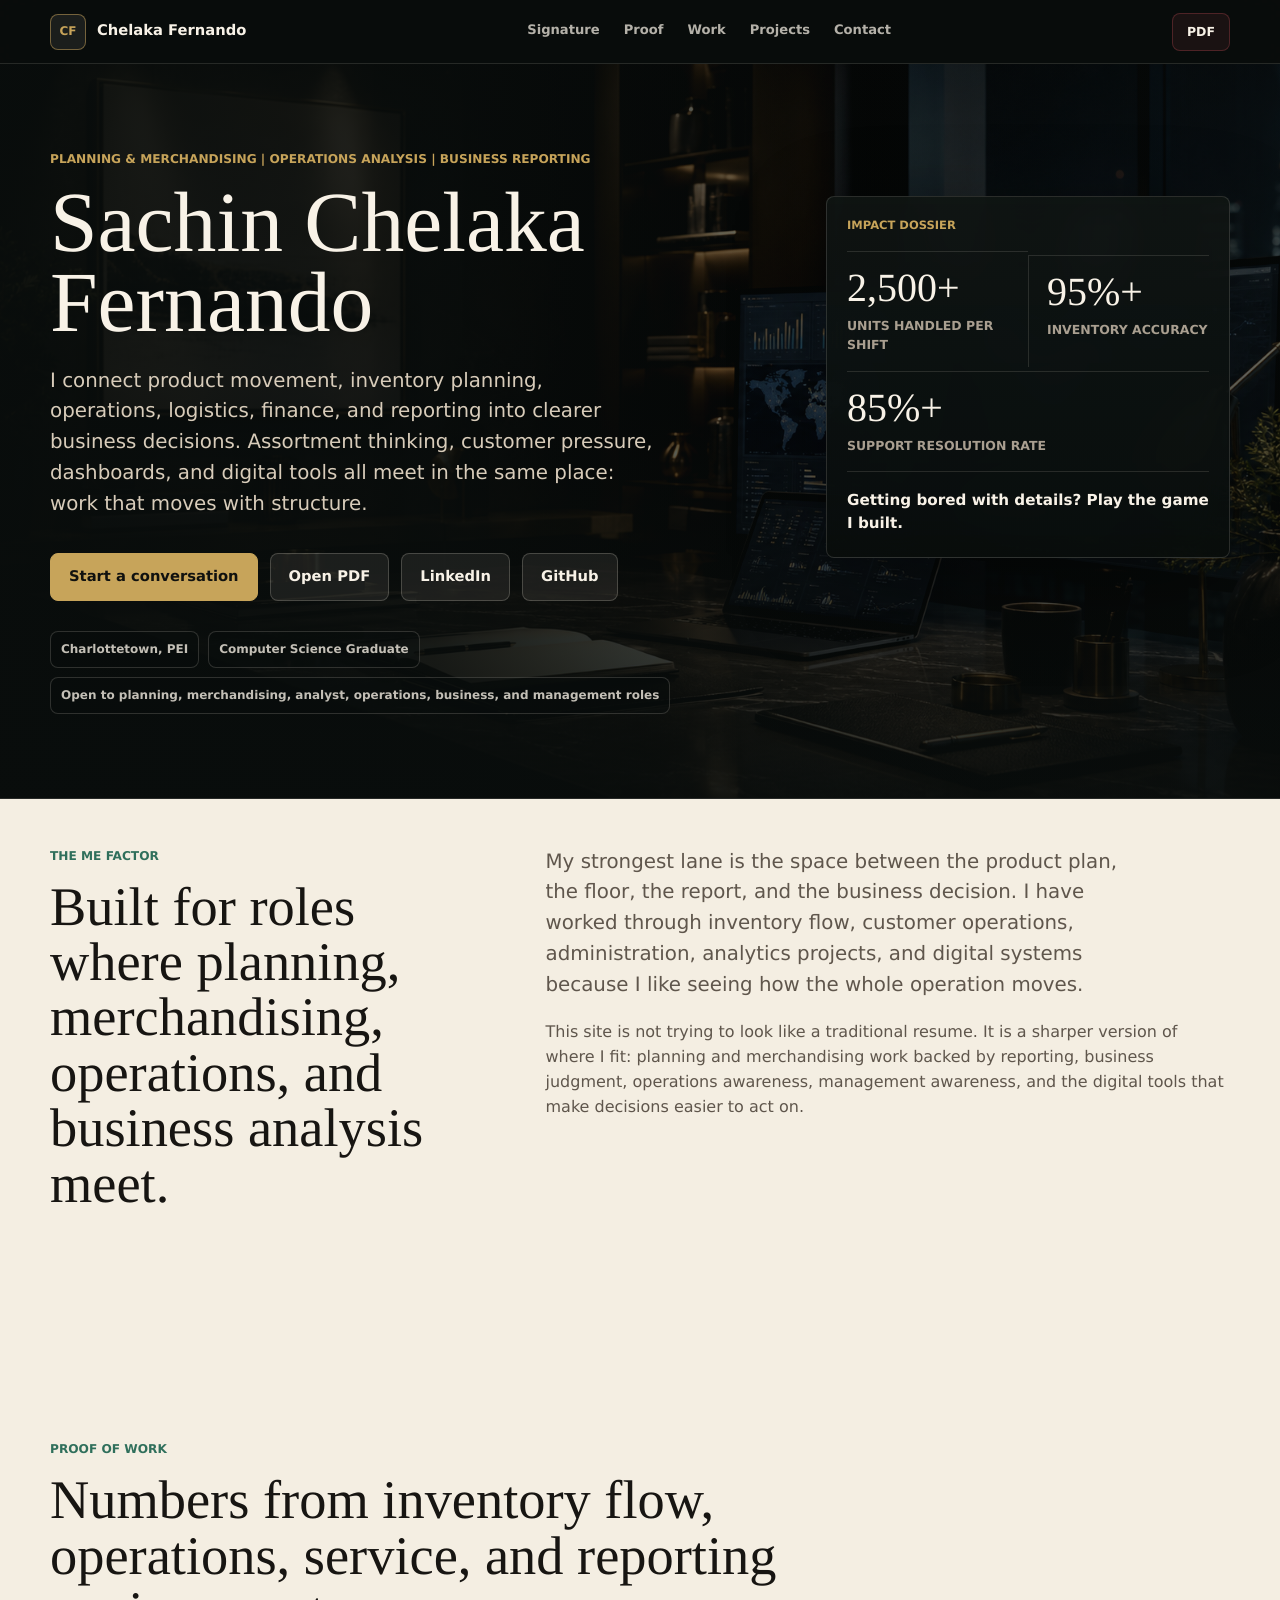
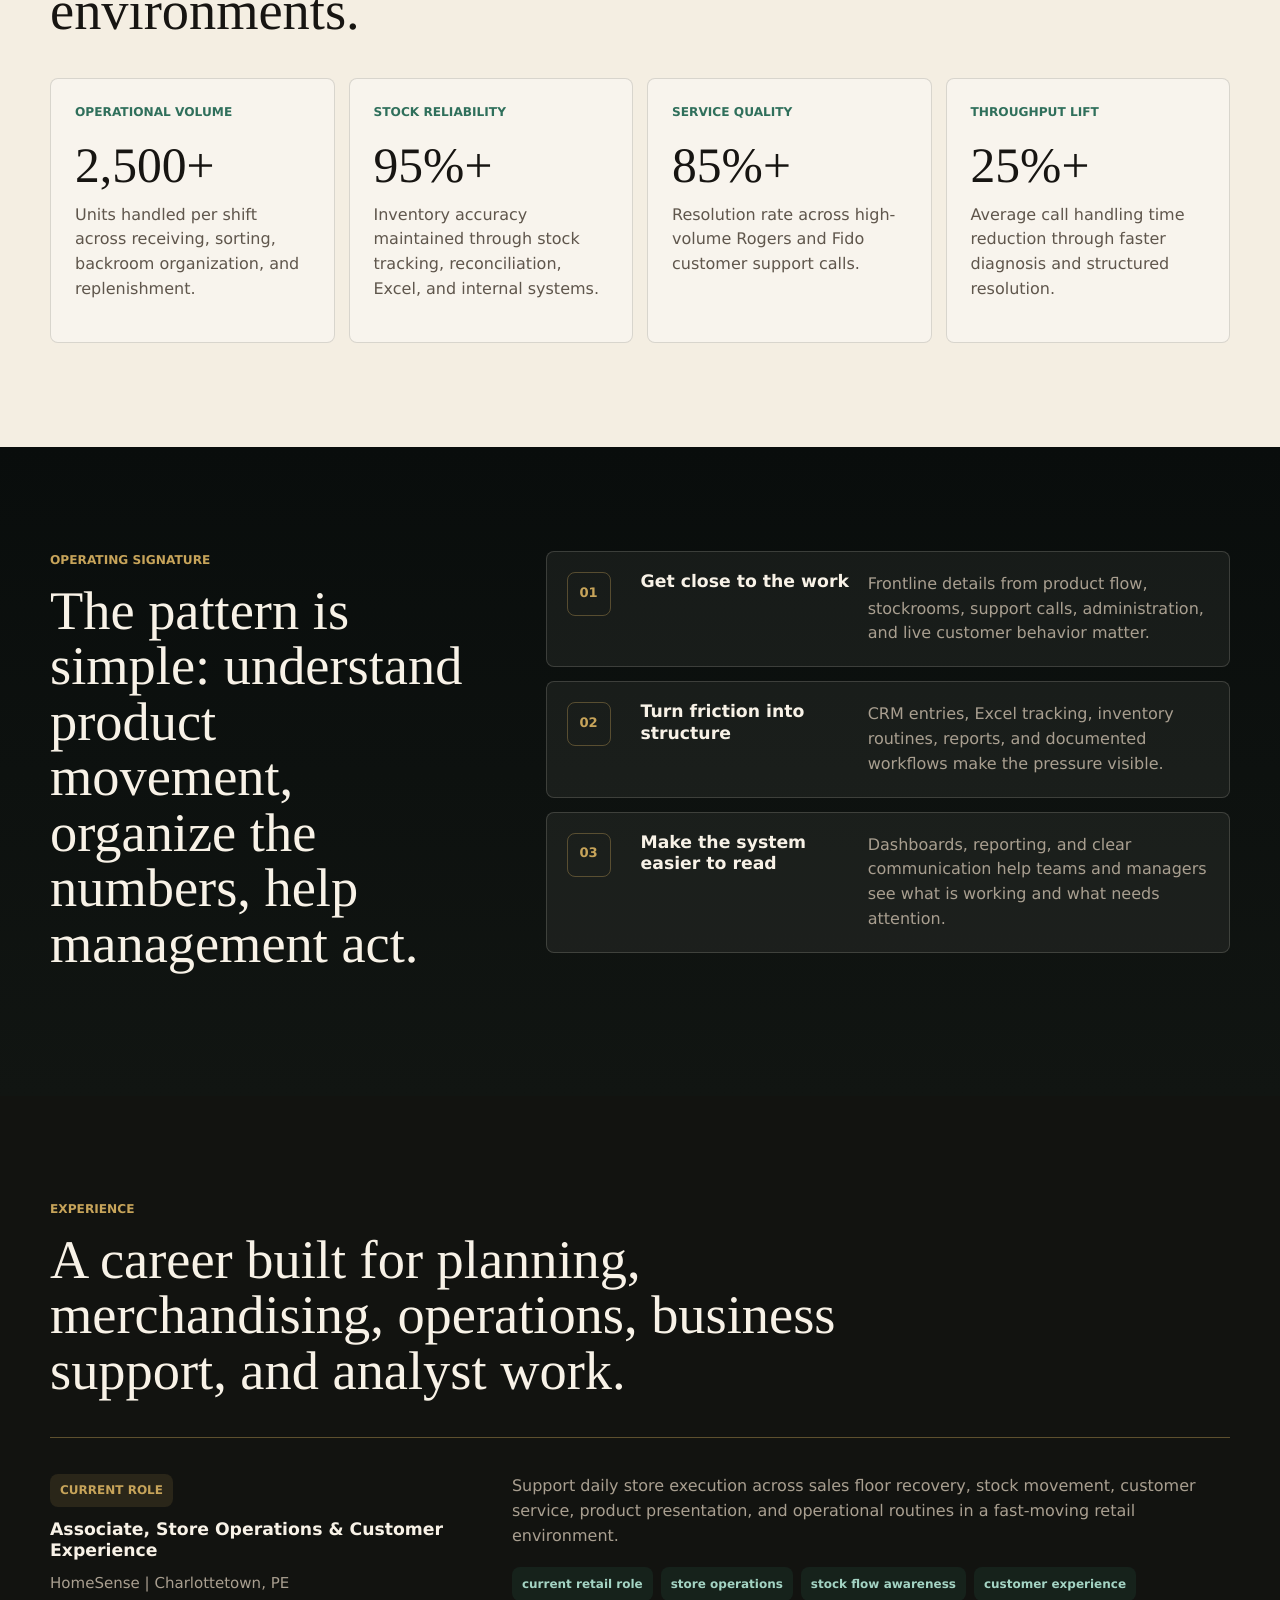
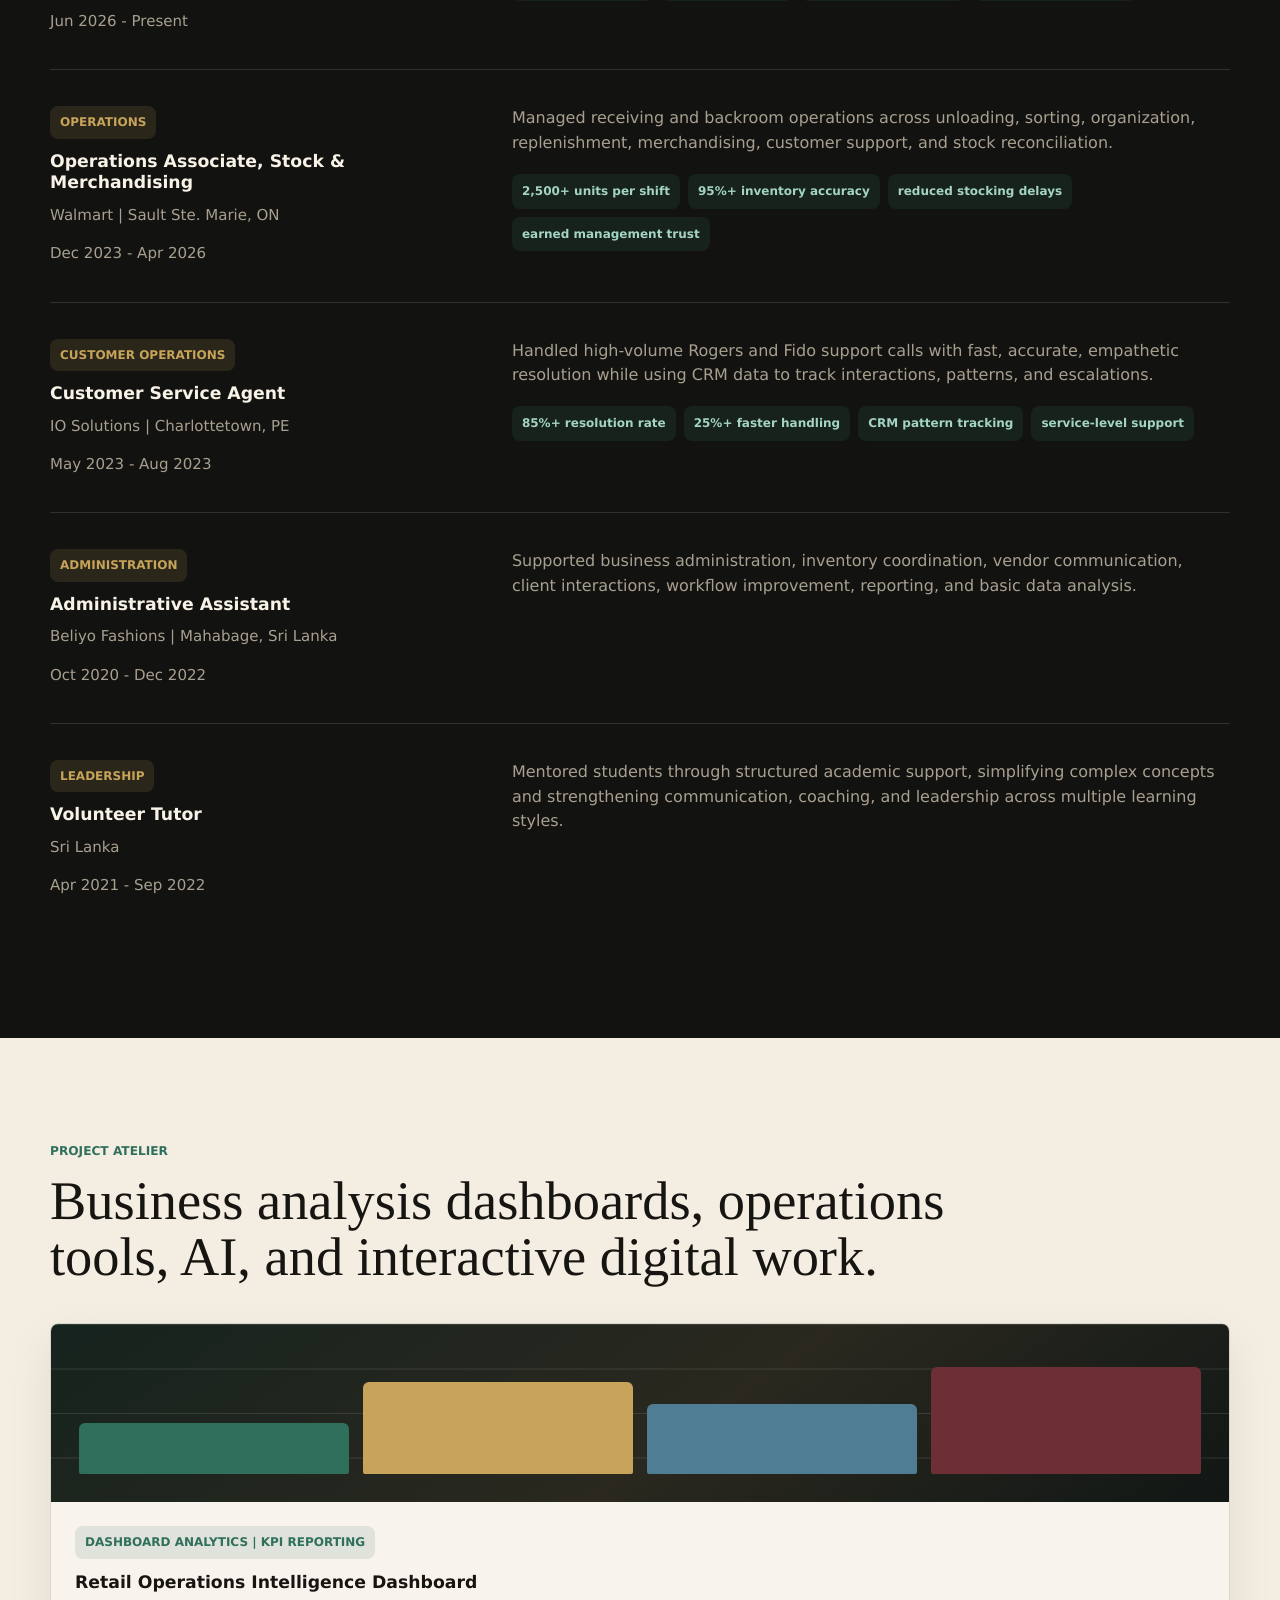
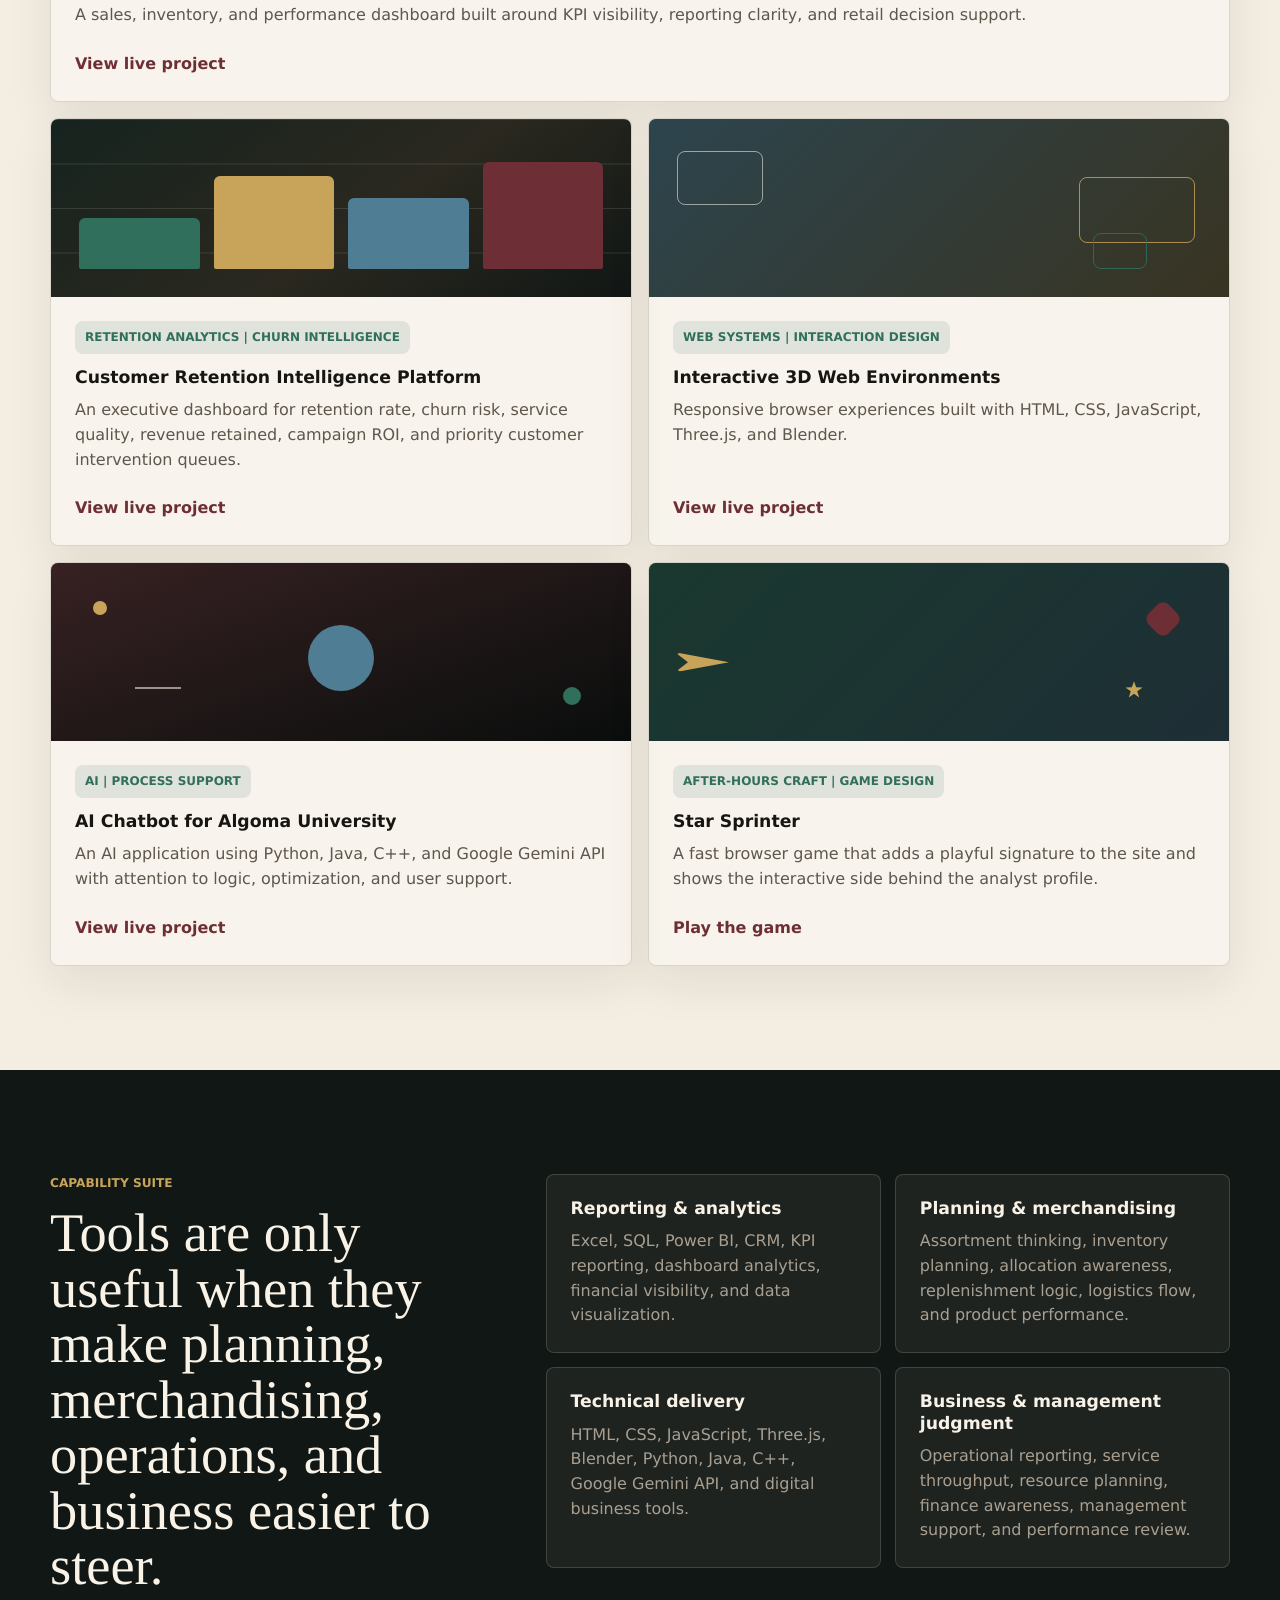
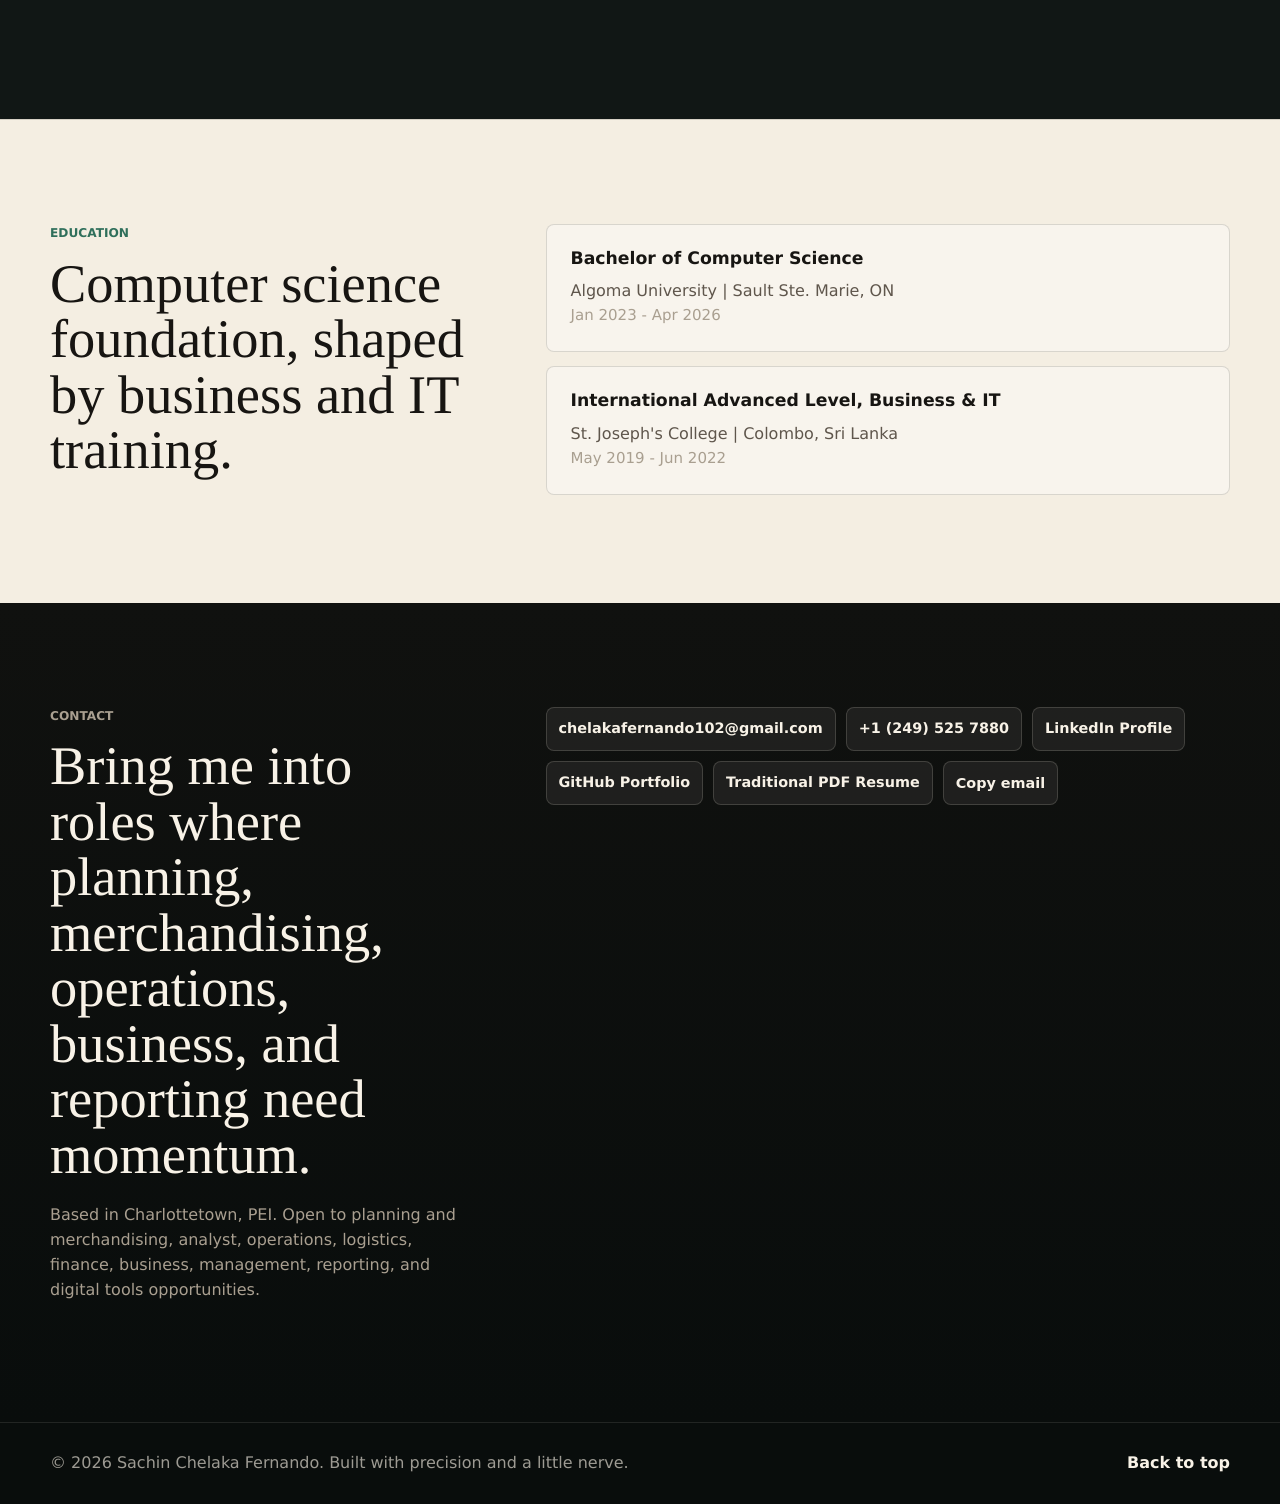
==== commit c5c25e90: "Clarify planning and merchandising positioning" ====
--- a/index.html
+++ b/index.html
@@ -5,10 +5,10 @@
     <meta name="viewport" content="width=device-width, initial-scale=1" />
     <meta
       name="description"
-      content="A premium personal portfolio for Sachin Chelaka Fernando, positioned for merchandising, analyst, operations, logistics, finance, business, management, reporting, and digital tools opportunities."
+      content="A premium personal portfolio for Sachin Chelaka Fernando, positioned for planning and merchandising, analyst, operations, logistics, finance, business, management, reporting, and digital tools opportunities."
     />
     <meta name="theme-color" content="#090d0c" />
-    <title>Sachin Chelaka Fernando | Merchandising &amp; Operations Analyst Portfolio</title>
+    <title>Sachin Chelaka Fernando | Planning &amp; Merchandising Analyst Portfolio</title>
     <link rel="preload" as="image" href="assets/chelaka-atelier.png" />
     <link rel="stylesheet" href="styles.css" />
     <script type="application/ld+json">
@@ -23,7 +23,7 @@
           "https://www.linkedin.com/in/chelaka-fernando",
           "https://github.com/chelakafernando102"
         ],
-        "jobTitle": "Merchandising, Operations, and Business Analyst",
+        "jobTitle": "Planning, Merchandising, Operations, and Business Analyst",
         "address": {
           "@type": "PostalAddress",
           "addressLocality": "Charlottetown",
@@ -75,13 +75,13 @@
         <div class="hero-shade" aria-hidden="true"></div>
 
         <div class="hero-inner">
-          <p class="eyebrow">Merchandising | operations analysis | business reporting</p>
+          <p class="eyebrow">Planning &amp; merchandising | operations analysis | business reporting</p>
           <h1 id="hero-title">Sachin Chelaka Fernando</h1>
           <p class="hero-lede">
-            I connect merchandising, operations, logistics, finance, and
-            reporting into clearer business decisions. Stock flow, customer
-            pressure, dashboards, and digital tools all meet in the same place:
-            work that moves with structure.
+            I connect product movement, inventory planning, operations,
+            logistics, finance, and reporting into clearer business decisions.
+            Assortment thinking, customer pressure, dashboards, and digital
+            tools all meet in the same place: work that moves with structure.
           </p>
 
           <div class="hero-actions" aria-label="Primary links">
@@ -94,7 +94,7 @@
           <div class="hero-meta" aria-label="Candidate snapshot">
             <span>Charlottetown, PEI</span>
             <span>Computer Science Graduate</span>
-            <span>Open to merchandising, analyst, operations, business, and management roles</span>
+            <span>Open to planning, merchandising, analyst, operations, business, and management roles</span>
           </div>
         </div>
 
@@ -121,22 +121,23 @@
         <div class="section-inner intro-grid">
           <div class="section-heading">
             <p class="eyebrow">The me factor</p>
-            <h2 id="signature-title">Built for roles where merchandising, operations, and business analysis meet.</h2>
+            <h2 id="signature-title">Built for roles where planning, merchandising, operations, and business analysis meet.</h2>
           </div>
 
           <div class="intro-copy">
             <p class="lead">
-              My strongest lane is the space between the floor, the report, and
-              the business decision. I have worked through stock flow,
-              merchandising, customer operations, administration, analytics
+              My strongest lane is the space between the product plan, the floor,
+              the report, and the business decision. I have worked through
+              inventory flow, customer operations, administration, analytics
               projects, and digital systems because I like seeing how the whole
               operation moves.
             </p>
             <p>
               This site is not trying to look like a traditional resume. It is a
-              sharper version of where I fit: merchandising and operations work
-              backed by reporting, business judgment, management awareness, and
-              the digital tools that make decisions easier to act on.
+              sharper version of where I fit: planning and merchandising work
+              backed by reporting, business judgment, operations awareness,
+              management awareness, and the digital tools that make decisions
+              easier to act on.
             </p>
           </div>
         </div>
@@ -146,7 +147,7 @@
         <div class="section-inner">
           <div class="section-heading wide-heading">
             <p class="eyebrow">Proof of work</p>
-            <h2 id="proof-title">Numbers from merchandising, operations, service, and reporting environments.</h2>
+            <h2 id="proof-title">Numbers from inventory flow, operations, service, and reporting environments.</h2>
           </div>
 
           <div class="proof-grid">
@@ -178,14 +179,14 @@
         <div class="section-inner method-grid">
           <div class="section-heading">
             <p class="eyebrow">Operating signature</p>
-            <h2 id="method-title">The pattern is simple: understand the floor, organize the numbers, help management act.</h2>
+            <h2 id="method-title">The pattern is simple: understand product movement, organize the numbers, help management act.</h2>
           </div>
 
           <div class="method-list" aria-label="Operating method">
             <article>
               <span>01</span>
               <h3>Get close to the work</h3>
-              <p>Frontline details from merchandising, stockrooms, support calls, administration, and live customer behavior matter.</p>
+              <p>Frontline details from product flow, stockrooms, support calls, administration, and live customer behavior matter.</p>
             </article>
             <article>
               <span>02</span>
@@ -205,26 +206,26 @@
         <div class="section-inner">
           <div class="section-heading wide-heading">
             <p class="eyebrow">Experience</p>
-            <h2 id="work-title">A career built for merchandising, operations, business support, and analyst work.</h2>
+            <h2 id="work-title">A career built for planning, merchandising, operations, business support, and analyst work.</h2>
           </div>
 
           <div class="timeline">
             <article class="timeline-item">
               <div class="timeline-meta">
                 <span>Current role</span>
-                <h3>Associate, Merchandising &amp; Store Operations</h3>
+                <h3>Associate, Store Operations &amp; Customer Experience</h3>
                 <p>HomeSense | Charlottetown, PE</p>
                 <time datetime="2026-06">Jun 2026 - Present</time>
               </div>
               <div class="timeline-body">
                 <p>
-                  Support daily store execution across merchandising, sales floor
-                  recovery, stock movement, customer service, and product
-                  presentation in a fast-moving retail environment.
+                  Support daily store execution across sales floor recovery,
+                  stock movement, customer service, product presentation, and
+                  operational routines in a fast-moving retail environment.
                 </p>
                 <div class="detail-tags" aria-label="HomeSense highlights">
                   <span>current retail role</span>
-                  <span>merchandising standards</span>
+                  <span>store operations</span>
                   <span>stock flow awareness</span>
                   <span>customer experience</span>
                 </div>
@@ -401,7 +402,7 @@
         <div class="section-inner capability-grid">
           <div class="section-heading">
             <p class="eyebrow">Capability suite</p>
-            <h2 id="capabilities-title">Tools are only useful when they make merchandising, operations, and business easier to steer.</h2>
+            <h2 id="capabilities-title">Tools are only useful when they make planning, merchandising, operations, and business easier to steer.</h2>
           </div>
 
           <div class="capability-list">
@@ -410,8 +411,8 @@
               <p>Excel, SQL, Power BI, CRM, KPI reporting, dashboard analytics, financial visibility, and data visualization.</p>
             </article>
             <article>
-              <h3>Merchandising &amp; operations</h3>
-              <p>Inventory coordination, merchandising support, process improvement, logistics flow, team support, and customer service.</p>
+              <h3>Planning &amp; merchandising</h3>
+              <p>Assortment thinking, inventory planning, allocation awareness, replenishment logic, logistics flow, and product performance.</p>
             </article>
             <article>
               <h3>Technical delivery</h3>
@@ -451,11 +452,11 @@
         <div class="section-inner contact-grid">
           <div class="section-heading">
             <p class="eyebrow">Contact</p>
-            <h2 id="contact-title">Bring me into roles where merchandising, operations, business, and reporting need momentum.</h2>
+            <h2 id="contact-title">Bring me into roles where planning, merchandising, operations, business, and reporting need momentum.</h2>
             <p>
-              Based in Charlottetown, PEI. Open to merchandising, analyst,
-              operations, logistics, finance, business, management, reporting,
-              and digital tools opportunities.
+              Based in Charlottetown, PEI. Open to planning and merchandising,
+              analyst, operations, logistics, finance, business, management,
+              reporting, and digital tools opportunities.
             </p>
           </div>
 
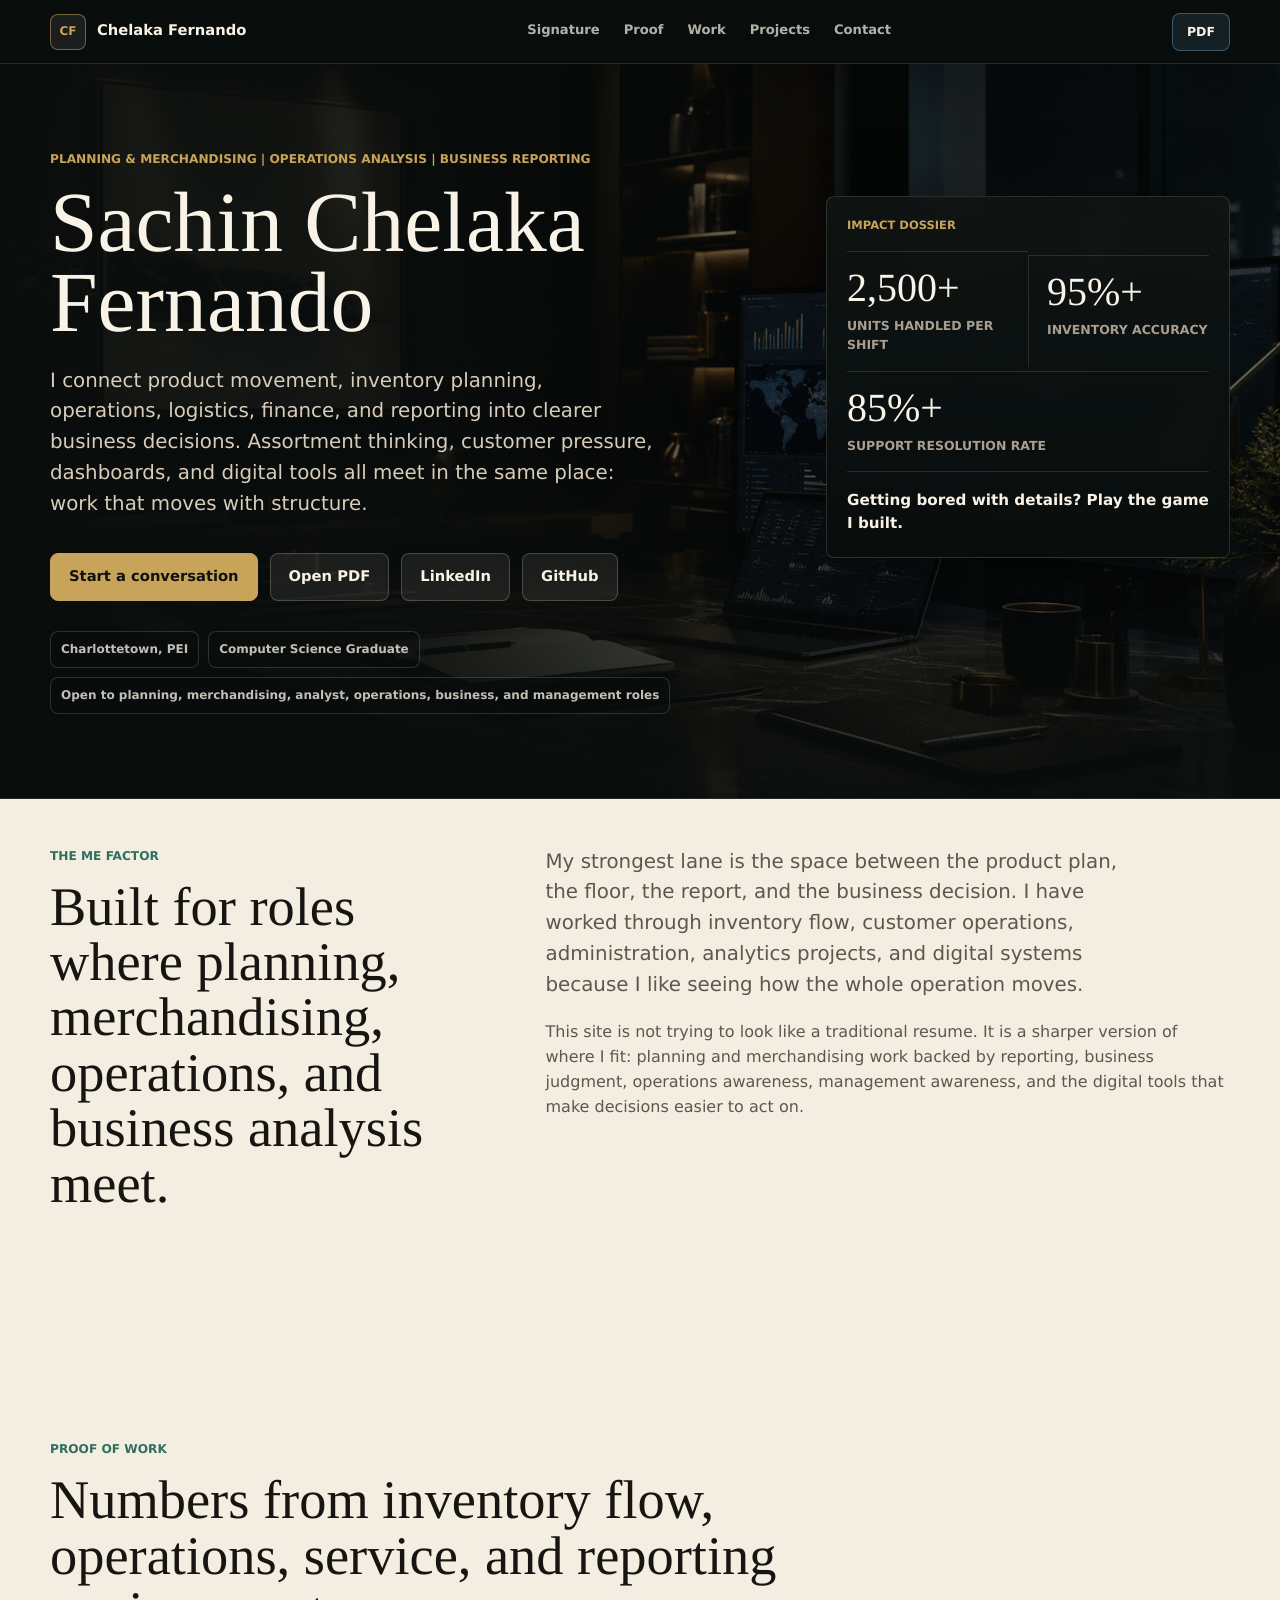
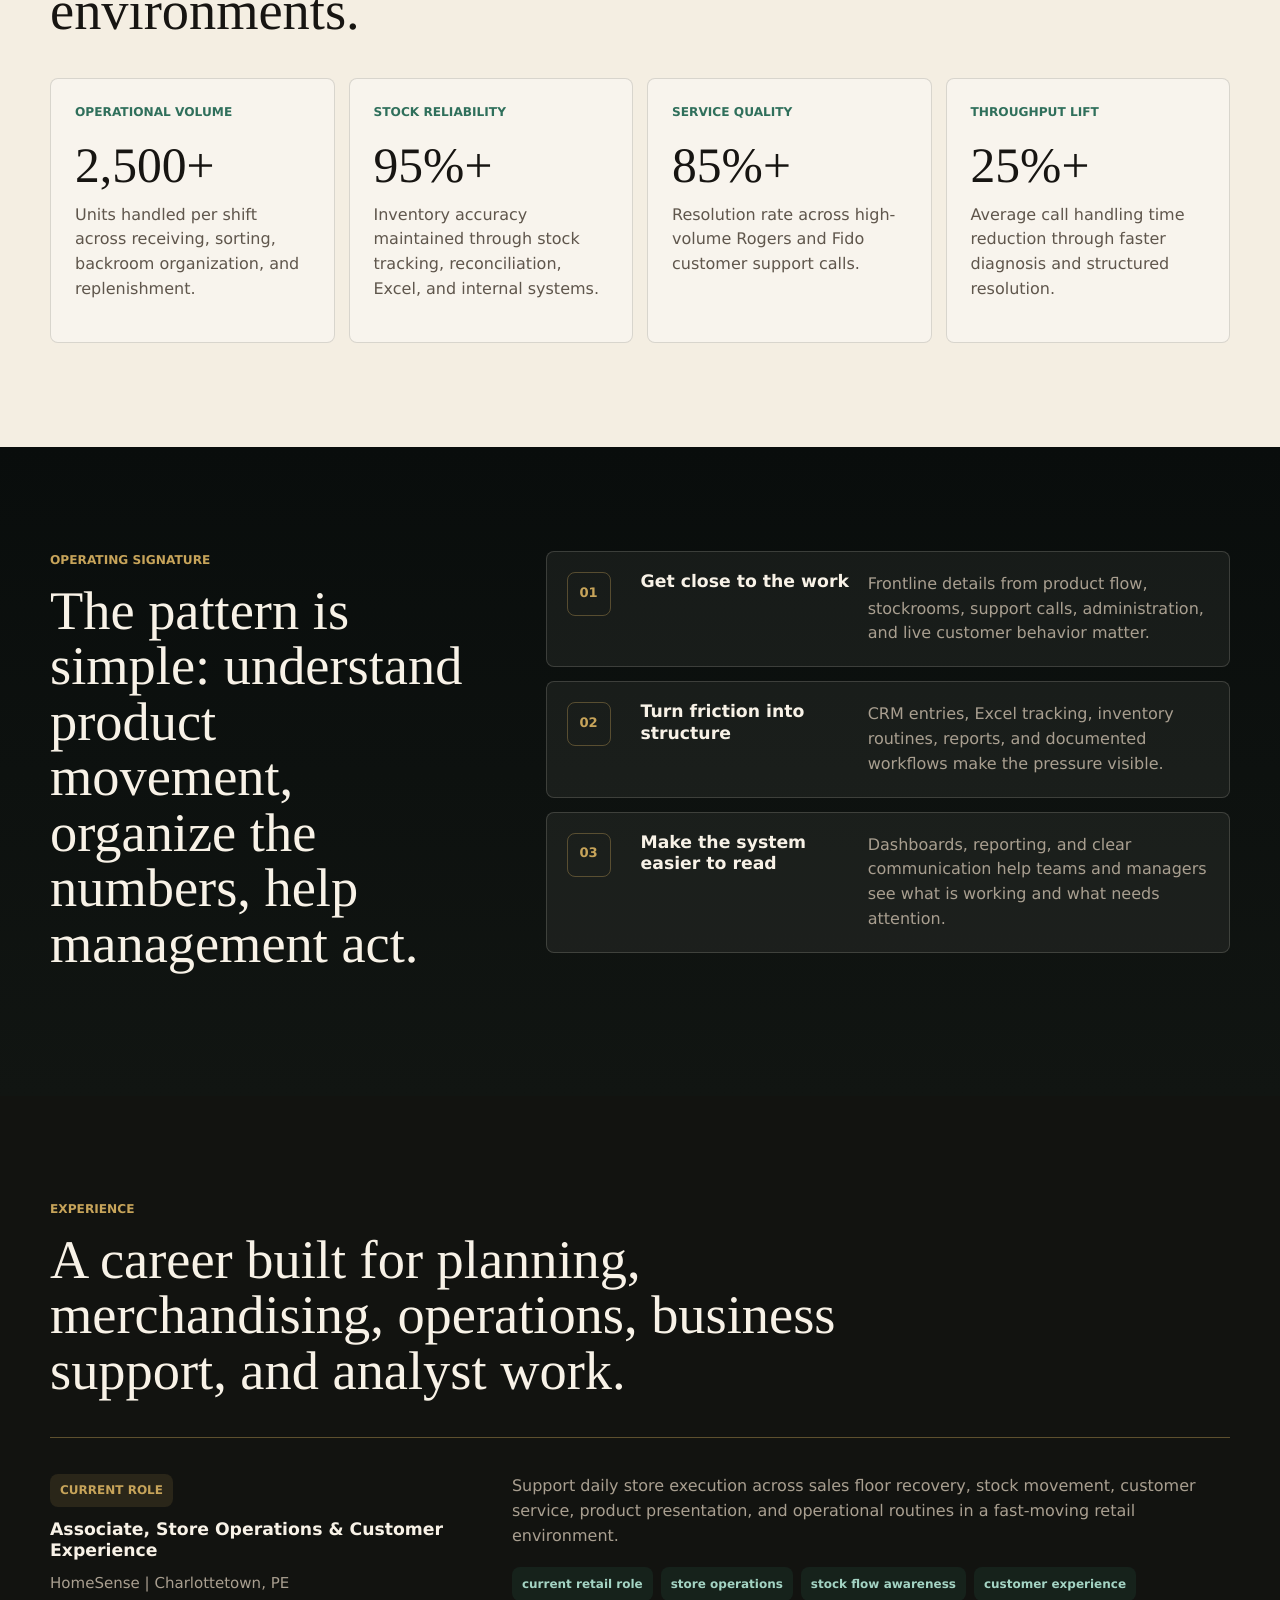
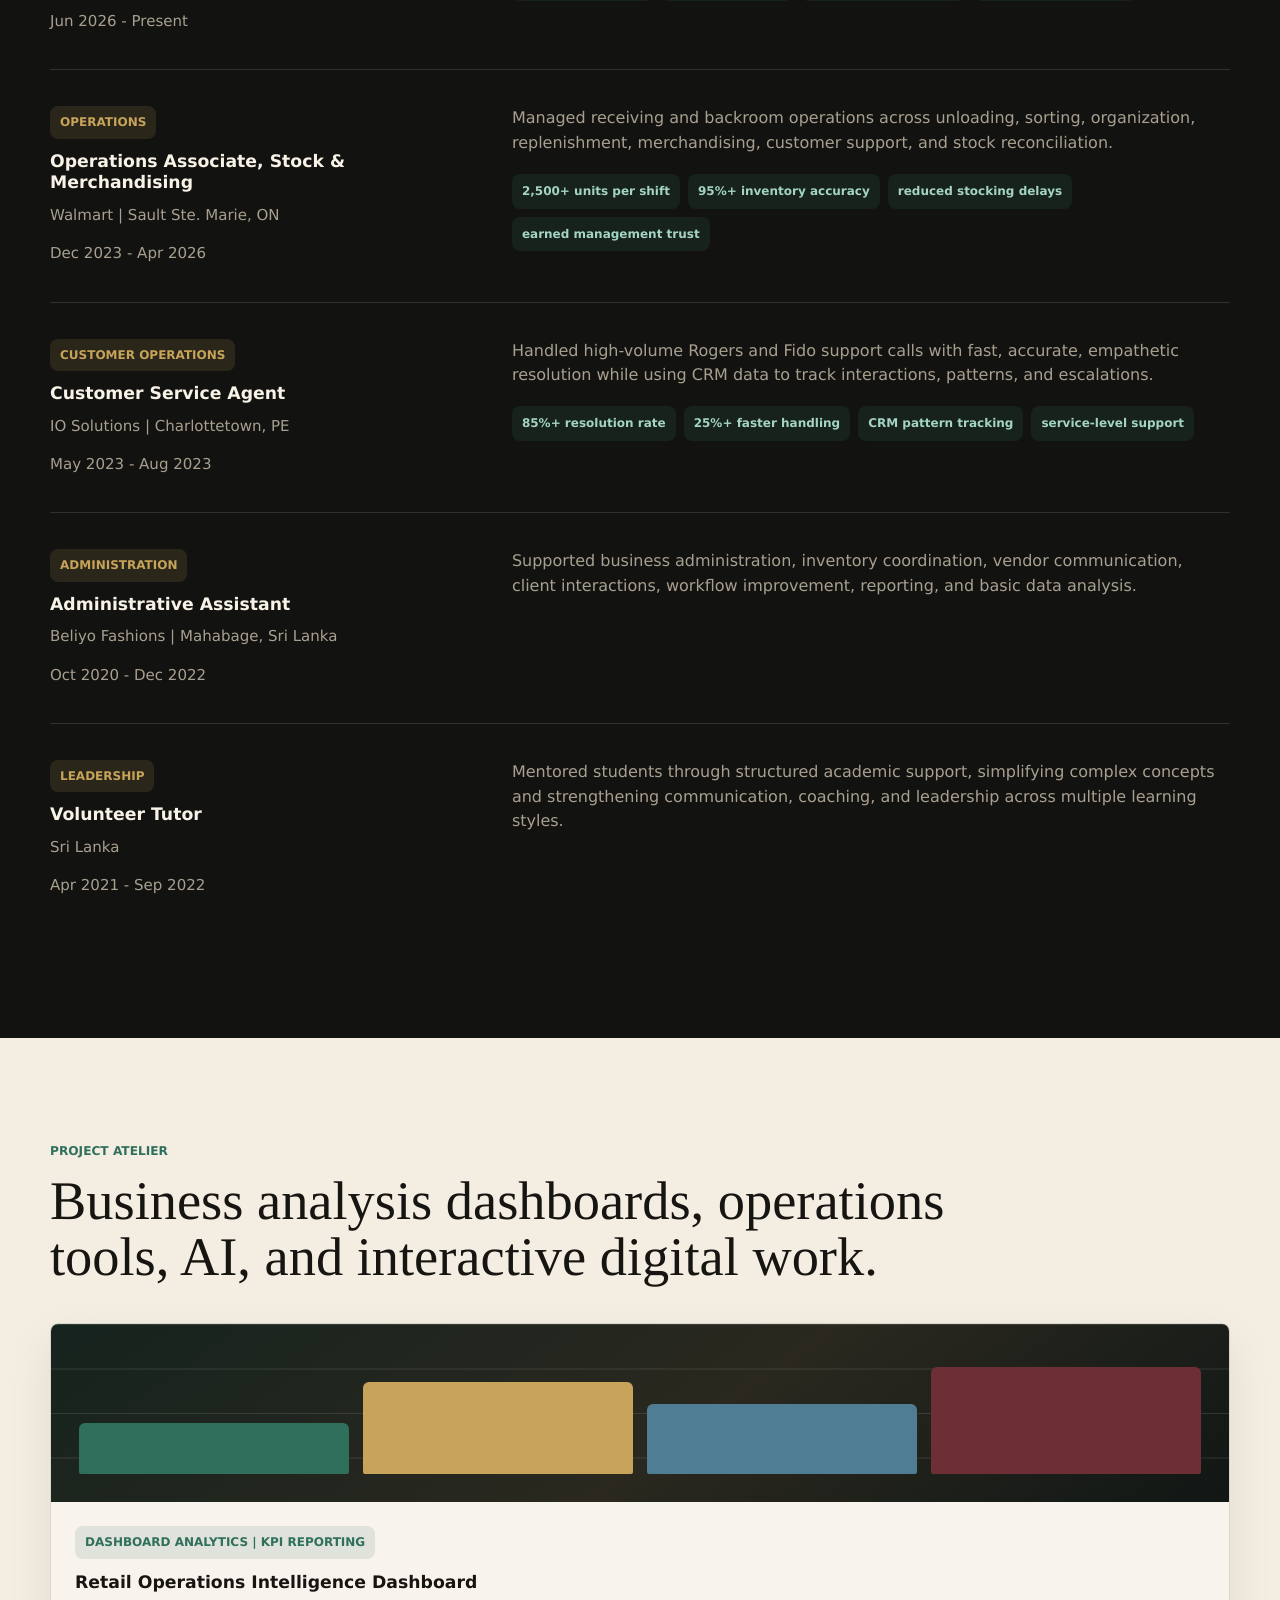
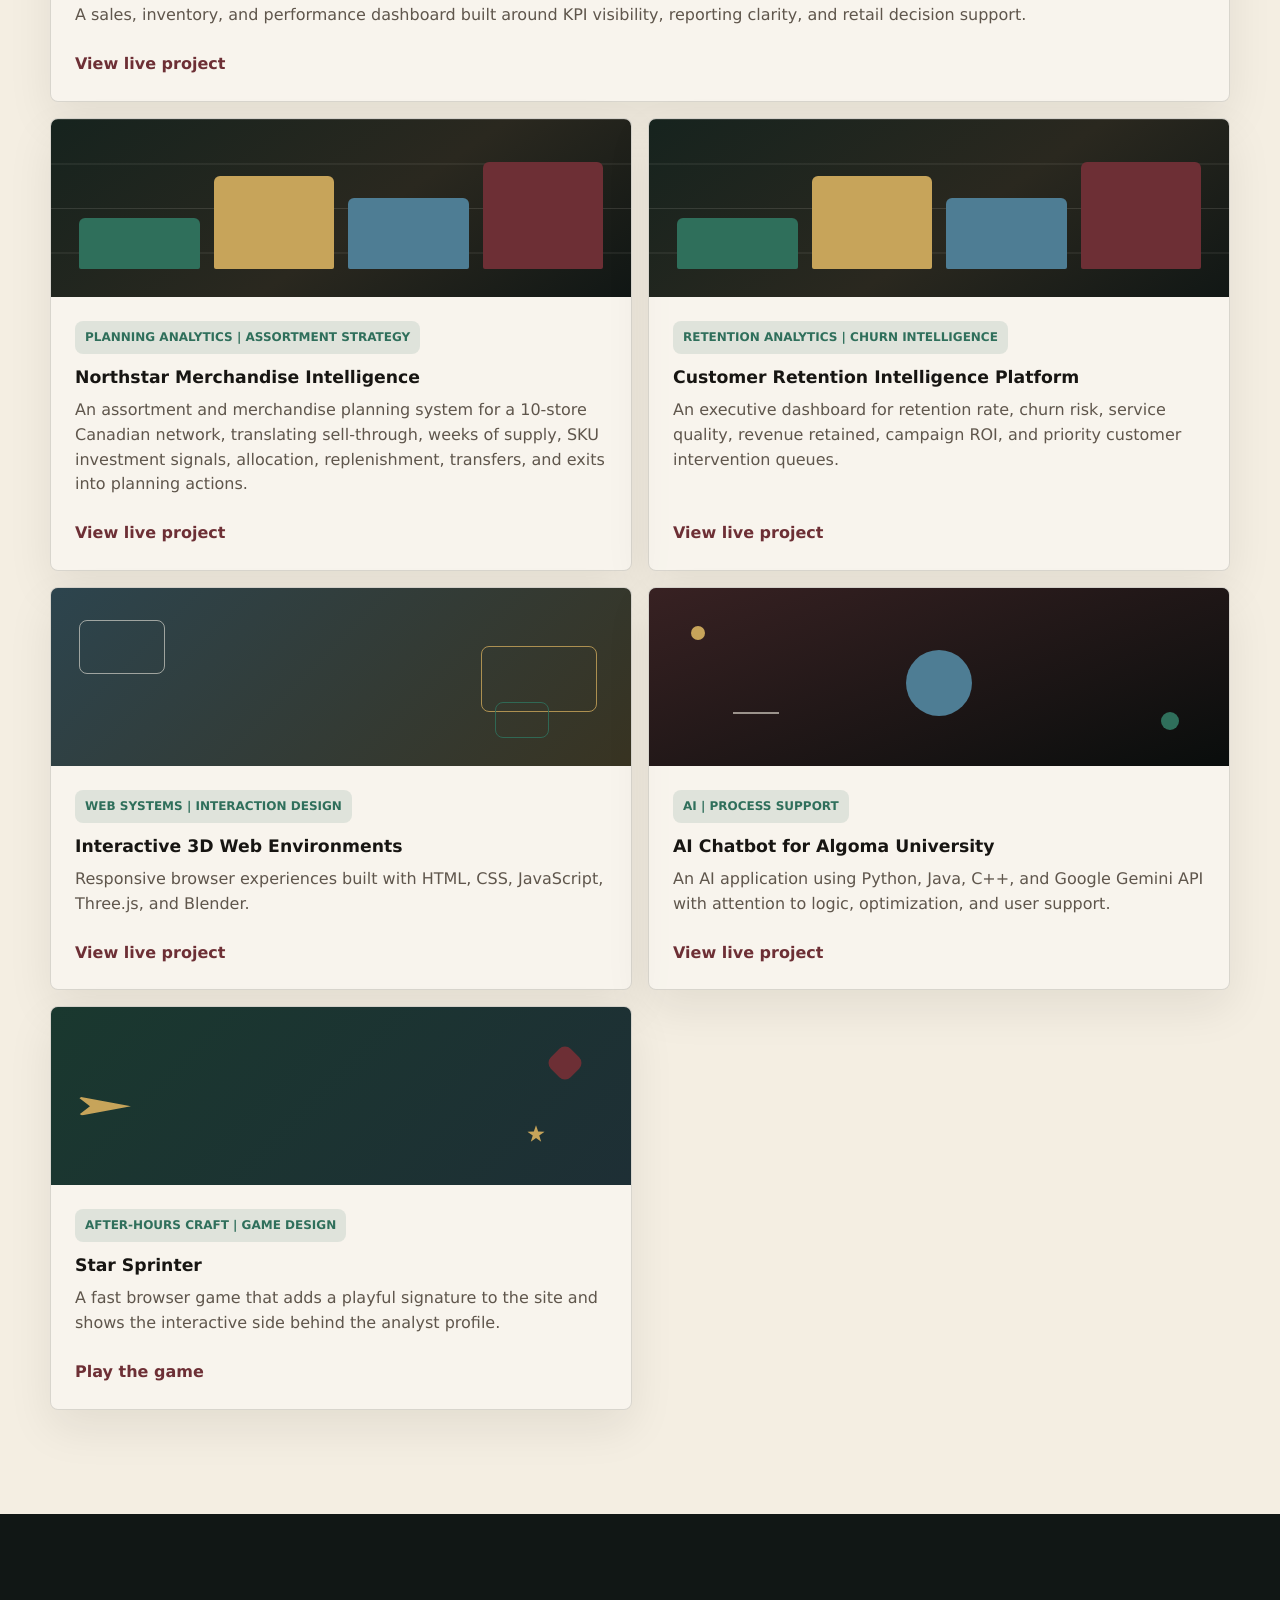
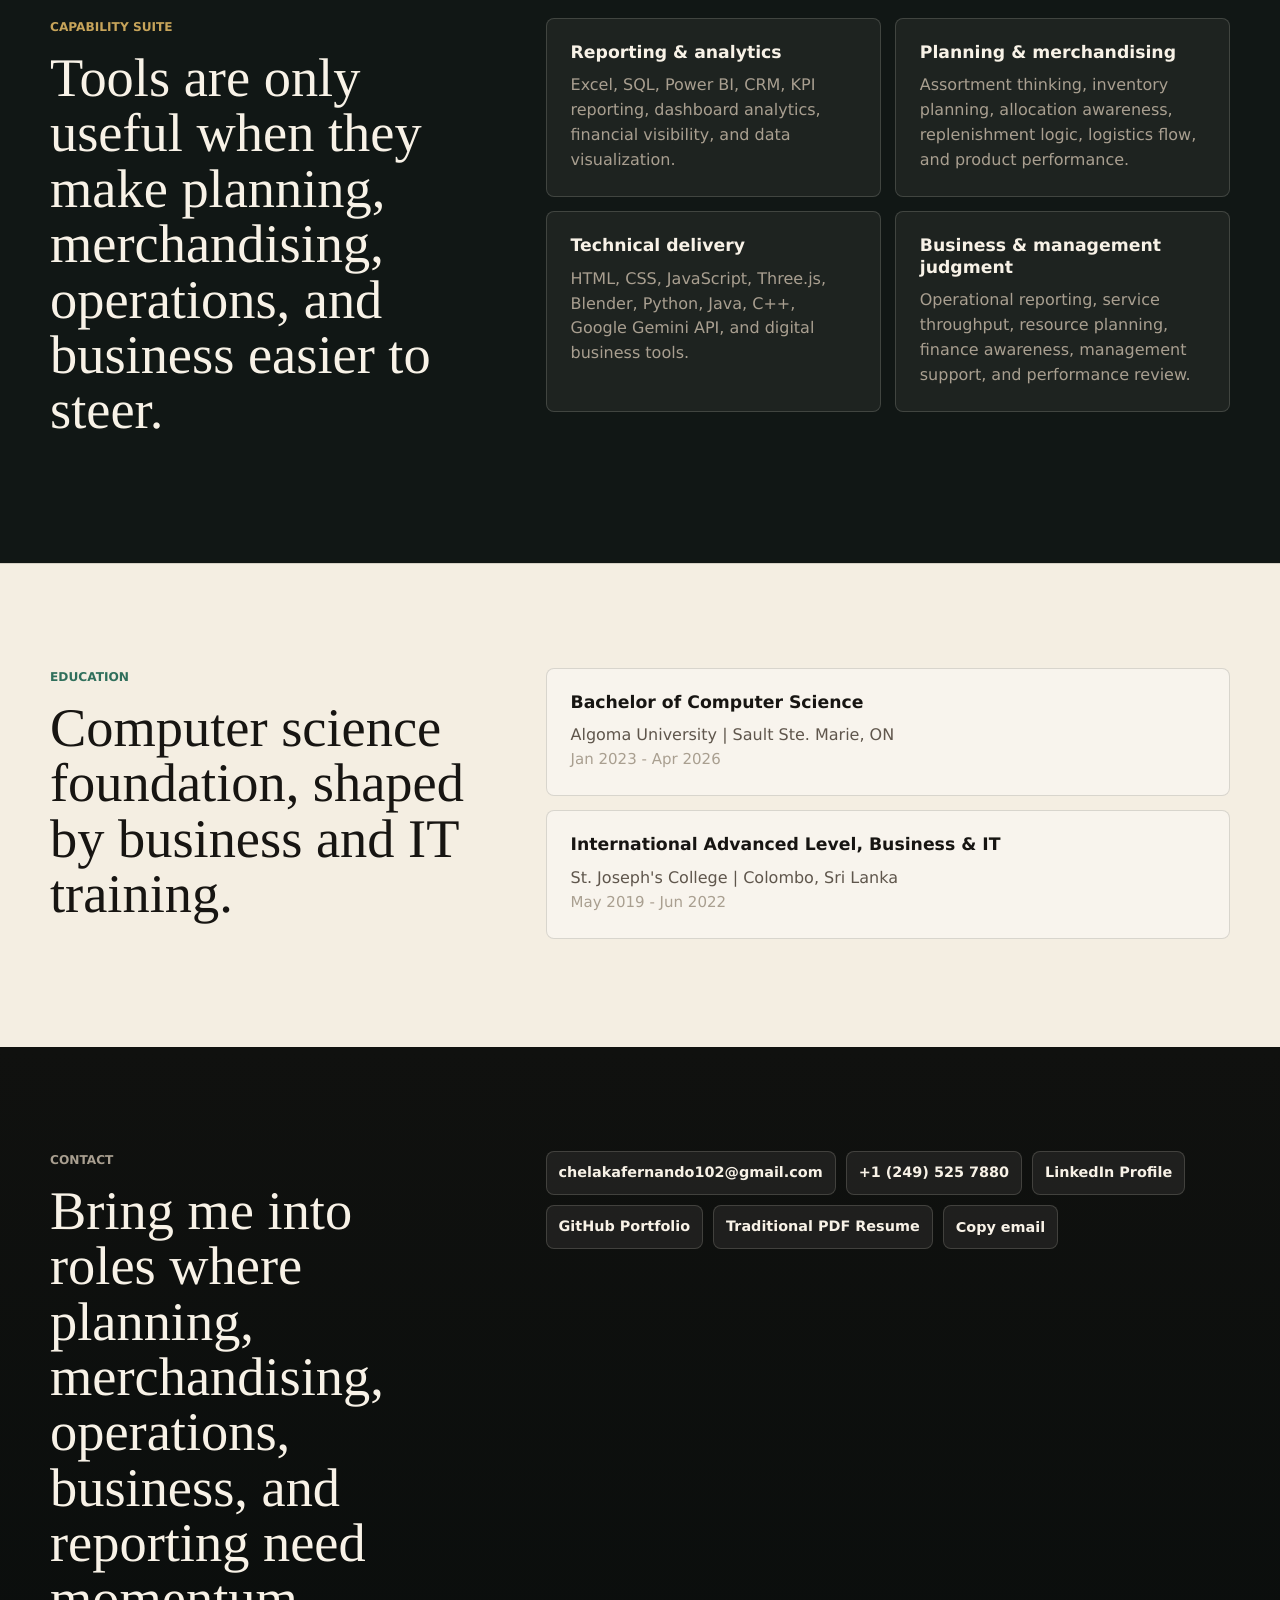
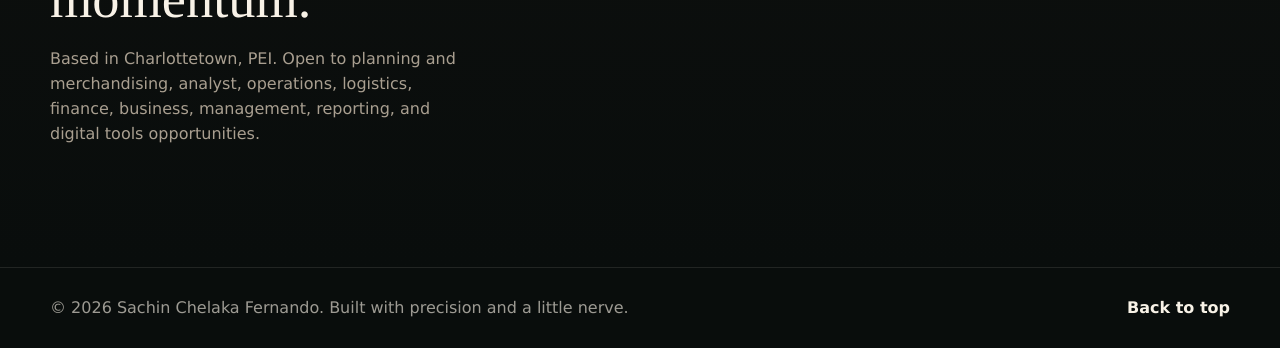
==== commit df775a4c: "Add Northstar merchandise project card" ====
--- a/index.html
+++ b/index.html
@@ -339,6 +339,23 @@
                 <span></span><span></span><span></span><span></span>
               </div>
               <div class="project-content">
+                <span class="project-tag">Planning analytics | assortment strategy</span>
+                <h3>Northstar Merchandise Intelligence</h3>
+                <p>
+                  An assortment and merchandise planning system for a 10-store
+                  Canadian network, translating sell-through, weeks of supply,
+                  SKU investment signals, allocation, replenishment, transfers,
+                  and exits into planning actions.
+                </p>
+                <a href="https://chelakafernando102.github.io/northstar-merchandise-intelligence/" target="_blank" rel="noreferrer">View live project</a>
+              </div>
+            </article>
+
+            <article class="project-card">
+              <div class="project-visual analytics-visual" aria-hidden="true">
+                <span></span><span></span><span></span><span></span>
+              </div>
+              <div class="project-content">
                 <span class="project-tag">Retention analytics | churn intelligence</span>
                 <h3>Customer Retention Intelligence Platform</h3>
                 <p>
